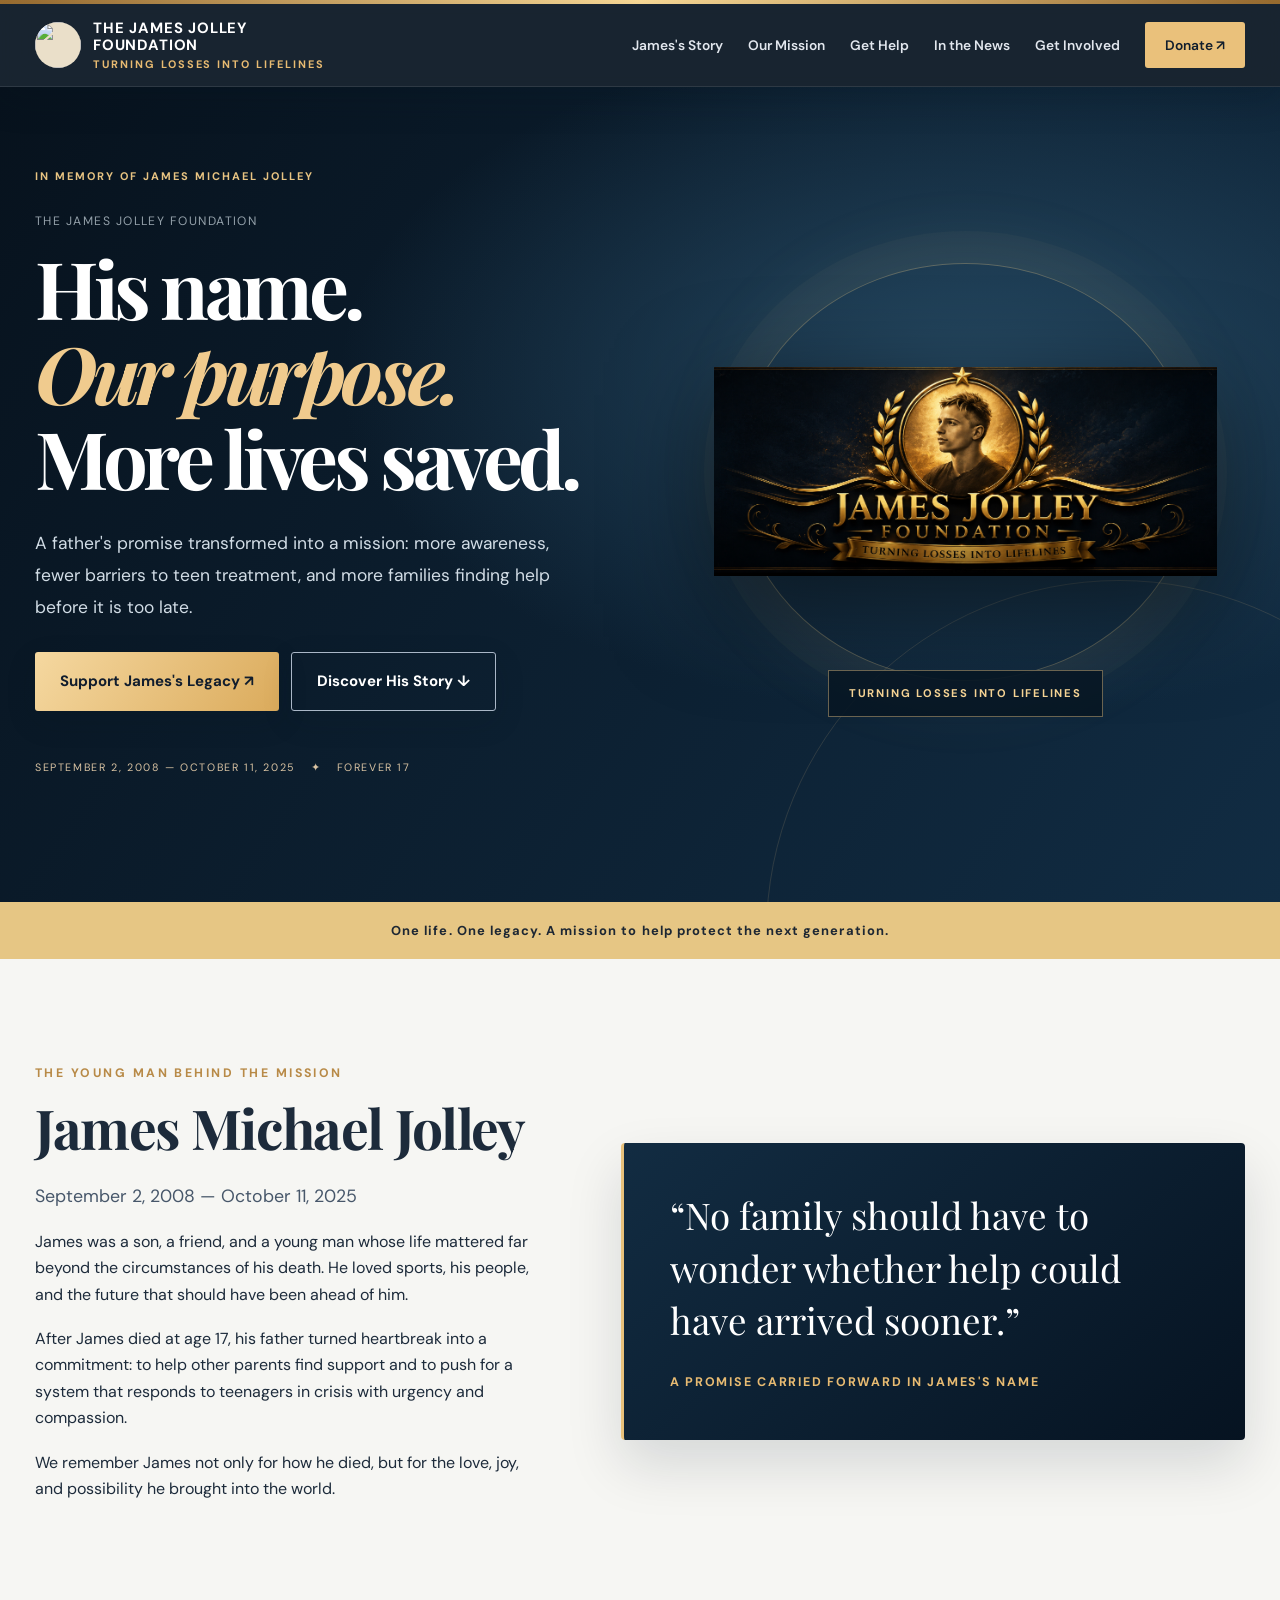
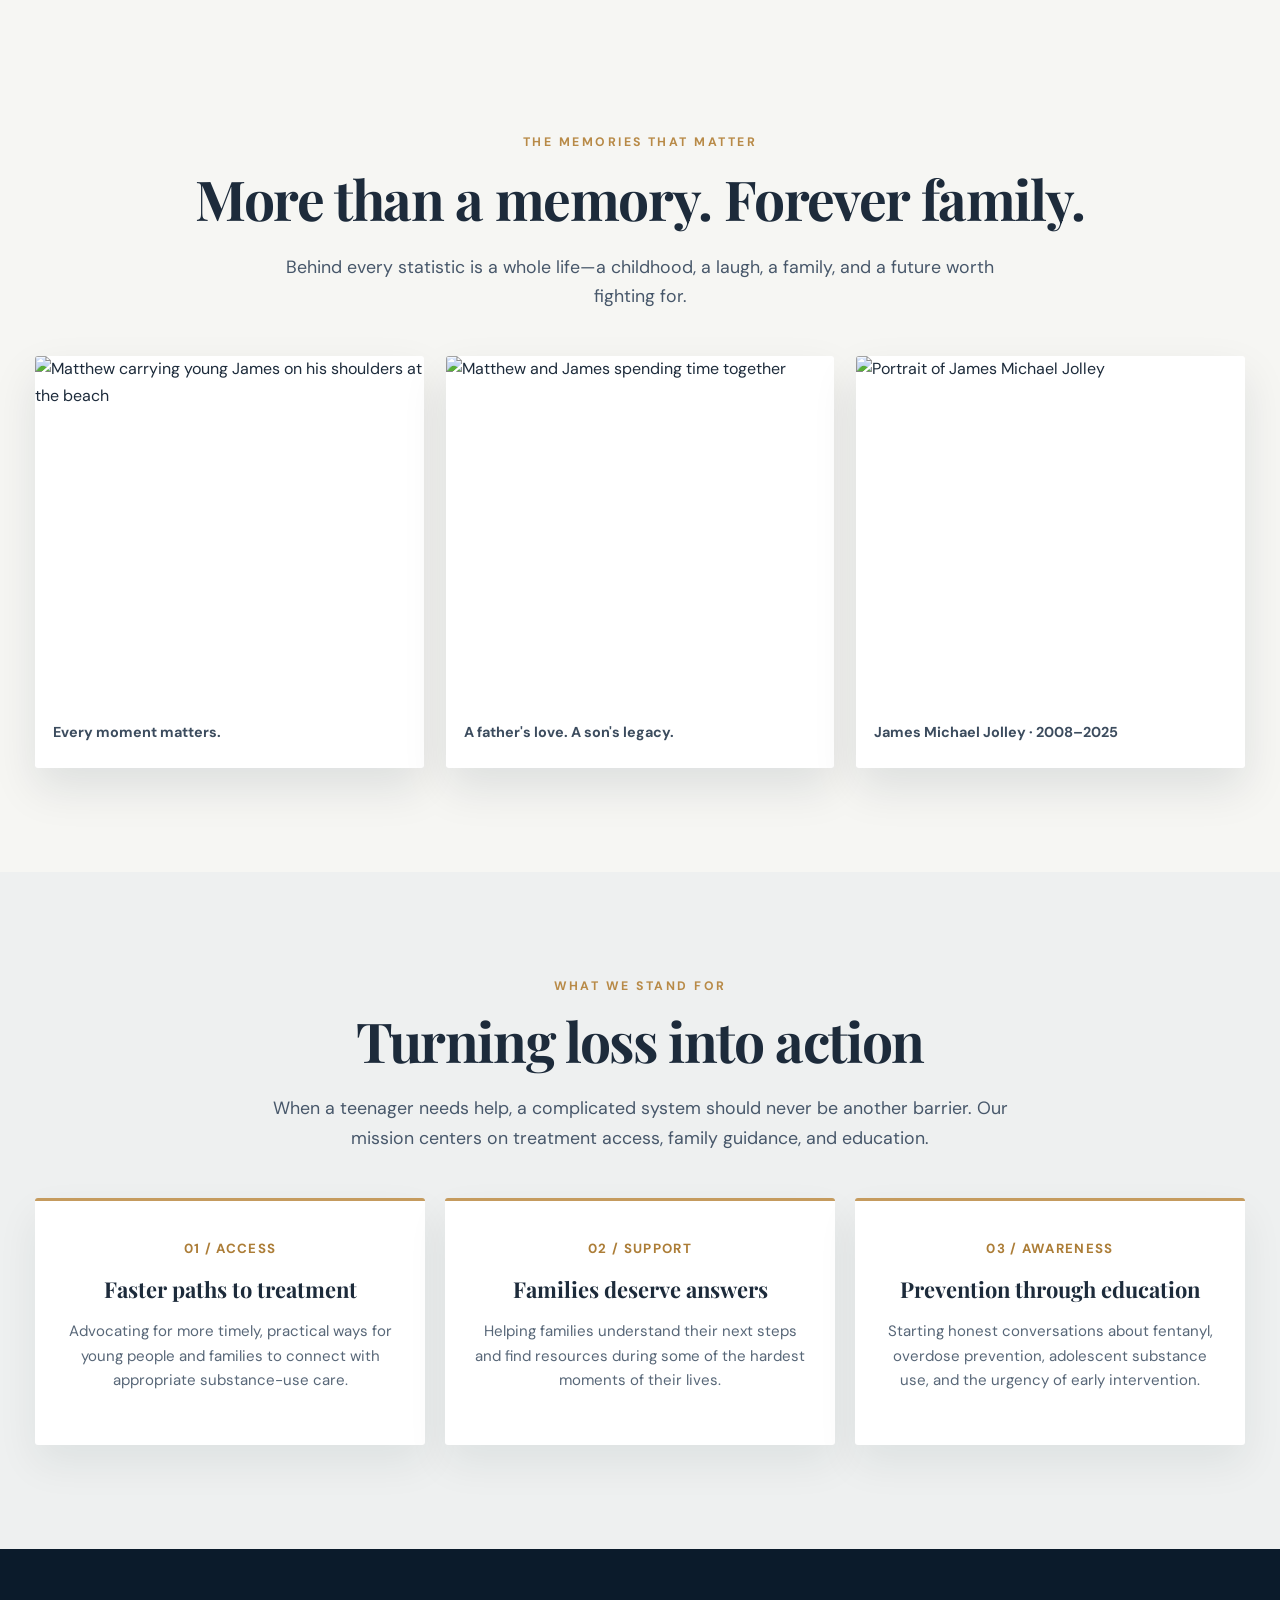
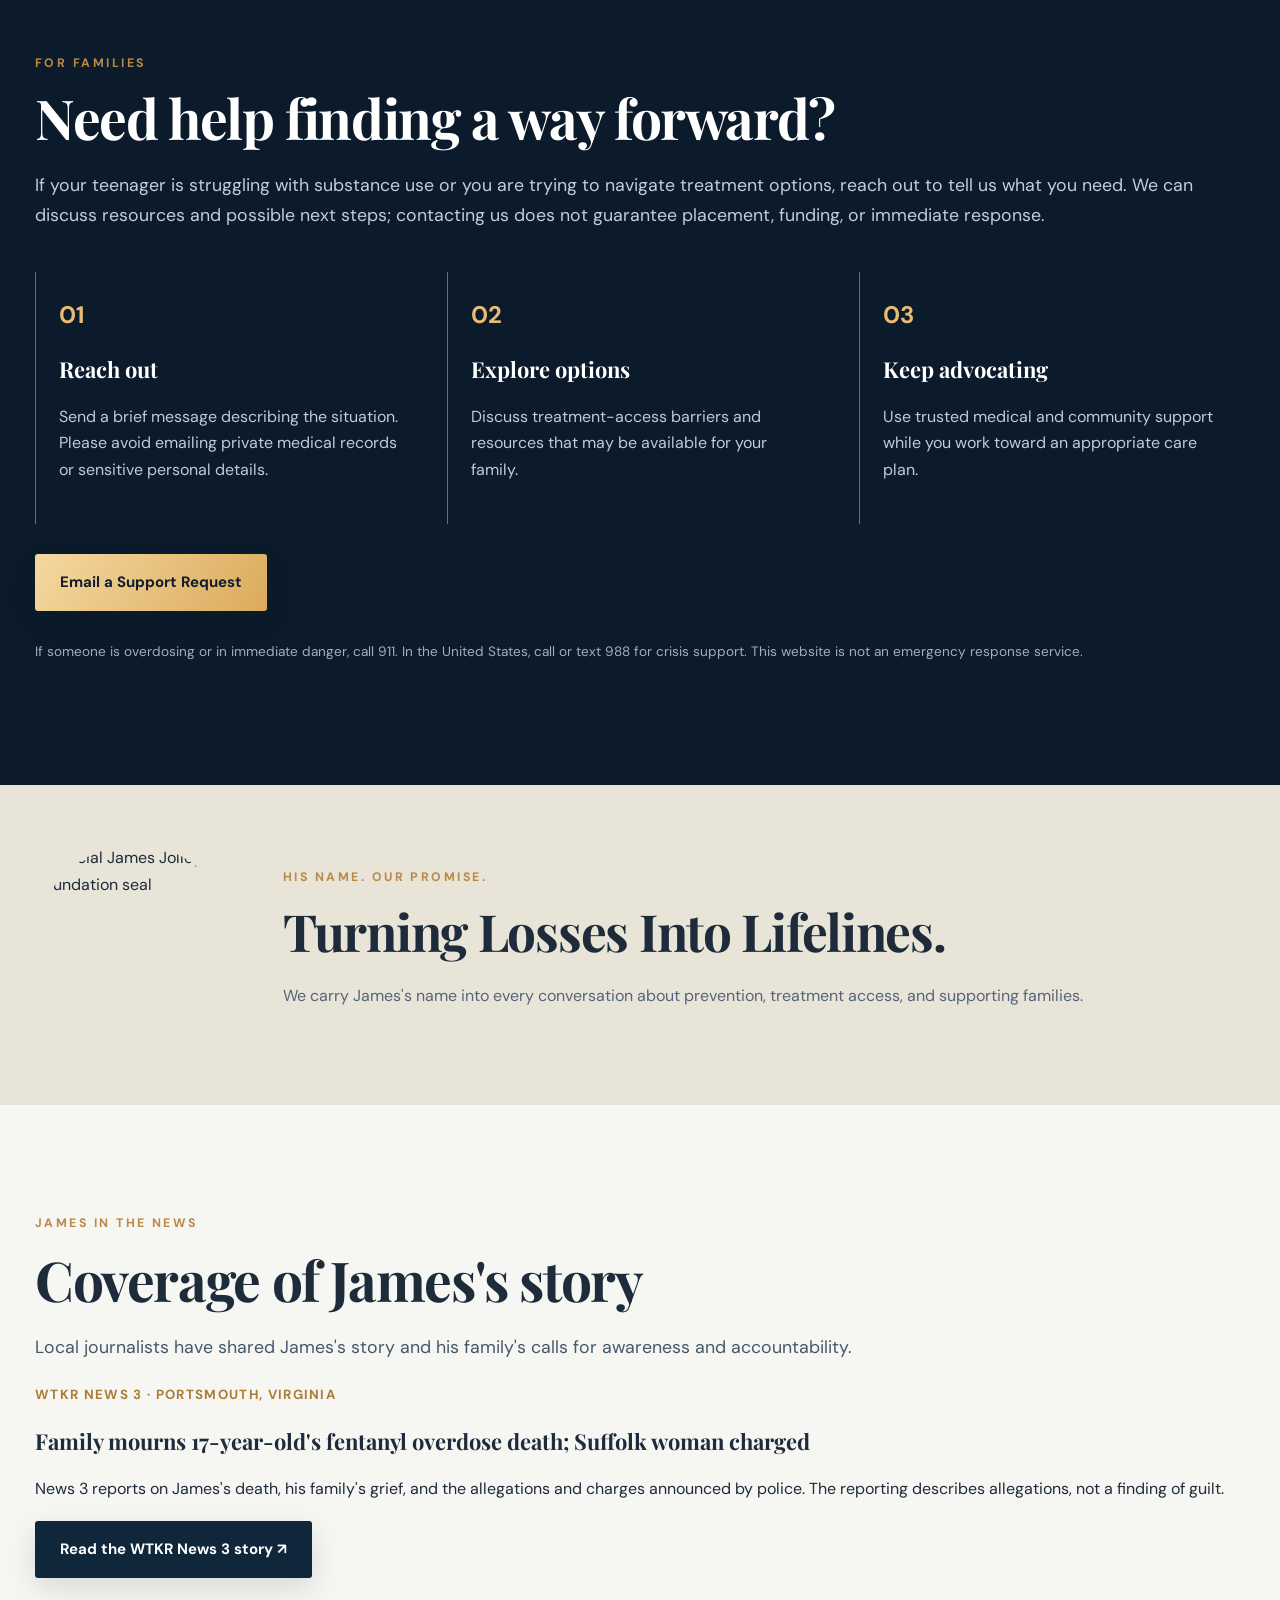
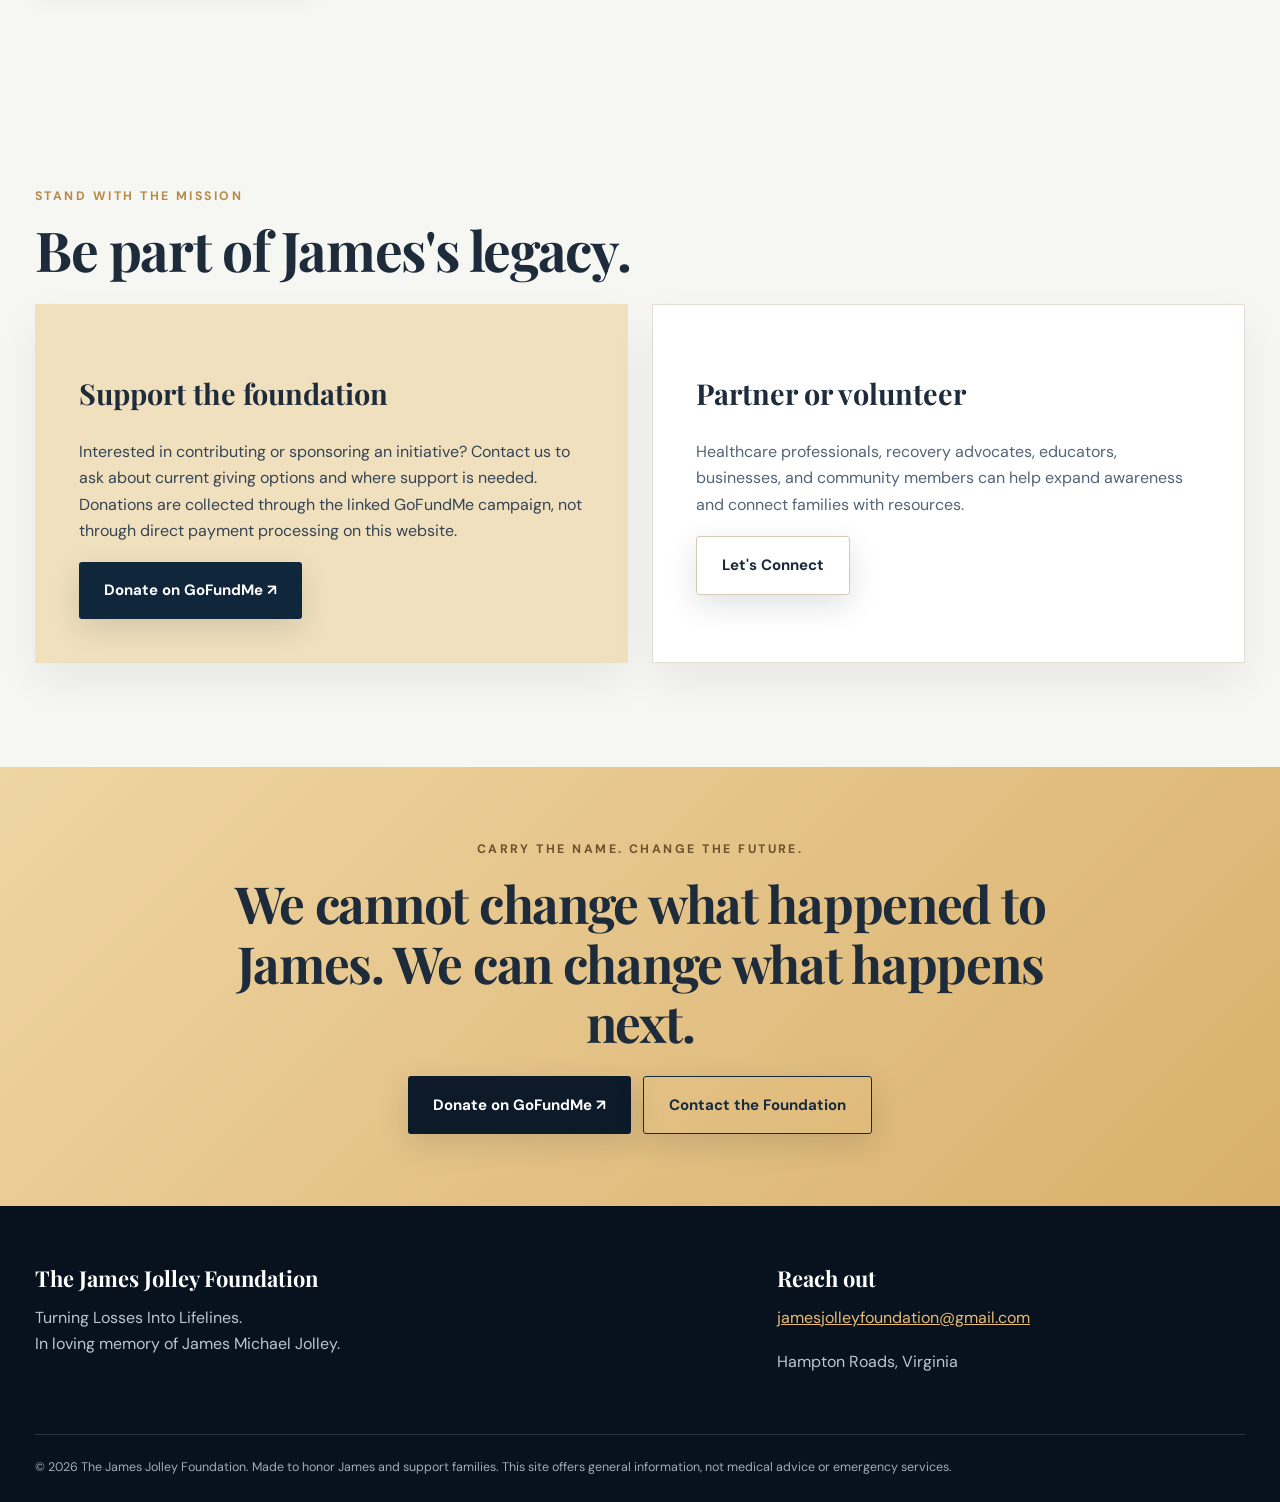
==== public/foundation-home.html @ 637be002 "Feature WTKR News 3 coverage of James Jolley's story" ====
<!doctype html>
<html lang="en">
<head>
<meta charset="utf-8"><meta name="viewport" content="width=device-width,initial-scale=1">
<meta name="theme-color" content="#081322">
<meta name="description" content="The James Jolley Foundation — turning losses into lifelines by helping families navigate access to teen substance-use treatment and supporting overdose prevention awareness.">
<meta property="og:title" content="The James Jolley Foundation | Turning Losses Into Lifelines">
<meta property="og:description" content="Honoring James Michael Jolley. Fighting for faster access to treatment and a future where more families get the help they need.">
<title>The James Jolley Foundation | Turning Losses Into Lifelines</title>
<link rel="preconnect" href="https://fonts.googleapis.com"><link rel="preconnect" href="https://fonts.gstatic.com" crossorigin>
<link href="https://fonts.googleapis.com/css2?family=DM+Sans:wght@400;500;600;700&family=Playfair+Display:wght@500;600;700&display=swap" rel="stylesheet">
<style>
:root{--ink:#071524;--night:#07121e;--navy:#0b1c2f;--gold:#ebc77e;--gold2:#b98a42;--light:#f8f6f1;--muted:#aebccc;--max:1150px}*{box-sizing:border-box}html{scroll-behavior:smooth}body{margin:0;font:16px/1.65 'DM Sans',Arial,sans-serif;background:var(--light);color:#223143}a{color:inherit}button,a{ -webkit-tap-highlight-color:transparent }a:focus-visible,button:focus-visible{outline:3px solid #e9bc61;outline-offset:4px}h1,h2,h3{font-family:'Playfair Display',Georgia,serif;line-height:1.16}h2{font-size:clamp(2rem,4vw,3.45rem);letter-spacing:-.025em;margin:12px 0 22px}h3{font-size:1.37rem}p{margin:0 0 18px}.wrap{width:min(var(--max),calc(100% - 42px));margin:auto}.eyebrow{text-transform:uppercase;letter-spacing:.2em;font-size:.77rem;font-weight:700;color:var(--gold2)}.btn{display:inline-flex;justify-content:center;align-items:center;text-decoration:none;font-size:.94rem;font-weight:700;border-radius:5px;padding:14px 23px;min-height:50px;transition:transform .2s,background .2s}.btn:hover{transform:translateY(-2px)}.btn.gold{background:var(--gold);color:#111c2a}.btn.outline{border:1px solid #aab7c7;color:white}.btn.dark{background:#10263b;color:white}.btn.light{border:1px solid #d6cab4;color:#17283a}.actions{display:flex;flex-wrap:wrap;gap:12px}.topline{height:4px;background:linear-gradient(90deg,#9b6e30,#ffdf99,#9b6e30)}header{background:#07121e;color:white;position:sticky;top:0;z-index:20;border-bottom:1px solid #ffffff19}.nav{display:flex;align-items:center;justify-content:space-between;gap:16px;min-height:74px}.brand{display:flex;align-items:center;gap:12px;text-decoration:none;min-width:0}.brandmark{width:36px;height:36px;border:1px solid var(--gold);color:var(--gold);display:grid;place-items:center;border-radius:50%;font-family:Georgia,serif;font-size:1.1rem;flex-shrink:0}.brandname{font-weight:700;letter-spacing:.035em;line-height:1.15;font-size:.93rem}.brandname small{display:block;font-size:.68rem;color:var(--gold);letter-spacing:.18em;margin-top:4px}.links{display:flex;align-items:center;gap:23px}.links a{text-decoration:none;font-size:.86rem;color:#e2e7ee;font-weight:600}.links a:hover{color:var(--gold)}.links .nav-give{color:var(--night);background:var(--gold);padding:10px 15px;border-radius:4px}.menu{display:none;background:none;border:1px solid #ffffff55;border-radius:4px;color:white;padding:9px 12px;font-size:1rem}.hero{background:radial-gradient(ellipse at 82% 20%,#22394b 0%,transparent 44%),linear-gradient(130deg,#07121e,#112942);color:#fff;position:relative;overflow:hidden}.hero:after{content:'';position:absolute;right:-15vw;bottom:-30vw;width:55vw;height:55vw;border:1px solid #d4b87925;border-radius:50%;pointer-events:none}.hero-inner{min-height:655px;display:grid;grid-template-columns:1.15fr .85fr;align-items:center;gap:52px;padding:80px 0 95px}.hero .eyebrow{color:var(--gold)}h1{font-size:clamp(3.1rem,6.2vw,5.7rem);letter-spacing:-.04em;margin:20px 0 24px}h1 em{font-style:normal;color:var(--gold)}.hero-copy{font-size:1.14rem;color:#d2dce6;max-width:620px}.hero-photo{position:relative;display:flex;align-items:center;justify-content:center;min-height:420px}.hero-photo img{display:block;width:min(100%,430px);max-height:500px;object-fit:contain;filter:drop-shadow(0 20px 45px #0007);position:relative;z-index:2}.photo-frame{position:absolute;inset:28px 20px 10px;border:1px solid #e7c37a6b;border-radius:48% 48% 8px 8px;background:linear-gradient(165deg,#dfb96f18,#142d43);z-index:1}.photo-caption{position:absolute;right:-10px;bottom:-8px;z-index:3;background:#f4e0b4;color:#172435;padding:12px 20px;border-radius:4px;font-size:.8rem;font-weight:700;letter-spacing:.06em}.missionline{background:#e6c684;color:#1d2733;text-align:center;padding:18px 22px;font-weight:700;letter-spacing:.015em}.section{padding:95px 0}.split{display:grid;grid-template-columns:.9fr 1.1fr;gap:75px;align-items:center}.intro{font-size:1.11rem;color:#47576a}.story-quote{background:#101f30;color:white;padding:46px;border-left:5px solid var(--gold);border-radius:4px}.story-quote p{font:clamp(1.5rem,3vw,2.3rem)/1.42 'Playfair Display',serif;margin:0 0 22px}.story-quote strong{font-size:.78rem;letter-spacing:.14em;text-transform:uppercase;color:var(--gold)}.features{background:#eef0f0}.center{text-align:center}.center .intro{max-width:740px;margin:0 auto 45px}.cards{display:grid;grid-template-columns:repeat(3,1fr);gap:20px;margin-top:40px}.feature{background:#fff;padding:34px 30px;border-top:3px solid var(--gold2);box-shadow:0 6px 24px #0b20300b}.num{color:#ac7d37;font-weight:700;letter-spacing:.1em;font-size:.83rem}.feature h3{margin:16px 0}.feature p{color:#586778;font-size:.94rem}.darksec{background:#0b1b2b;color:white}.darksec .intro{color:#c3cdd8}.steps{display:grid;grid-template-columns:1fr 1fr 1fr;gap:26px;margin-top:42px}.step{padding:23px;border-left:1px solid #dcb56b88}.step b{color:var(--gold);display:block;font-size:1.5rem;margin-bottom:8px}.step p{color:#c1cad6}.note{color:#9eafbf;font-size:.85rem;margin-top:30px}.support{display:grid;grid-template-columns:1fr 1fr;gap:24px}.support-card{padding:43px;background:white;border:1px solid #e2ded5}.support-card h3{font-size:1.8rem}.support-card p{color:#546476}.support-card.emphasis{background:#f0e0be;border-color:#f0e0be}.support-card.emphasis p{color:#344455}.banner{text-align:center;background:#e8c57e;padding:72px 20px}.banner h2{max-width:850px;margin:15px auto 23px}.banner .btn{background:#0c1a29;color:white}footer{background:#07121e;color:#b9c5d0;padding:60px 0 25px}.footer-grid{display:grid;grid-template-columns:1.5fr 1fr;gap:40px}.footer-grid h3{color:white;margin:0 0 13px}.footer-grid a{color:var(--gold)}.fineprint{border-top:1px solid #ffffff24;margin-top:40px;padding-top:22px;font-size:.78rem;color:#9fabb9}.sr-only{position:absolute;width:1px;height:1px;overflow:hidden;clip:rect(0,0,0,0)}@media(max-width:900px){.hero-inner{gap:26px}.links{gap:12px}.links a{font-size:.78rem}.split{gap:35px}}@media(max-width:720px){.wrap{width:min(100% - 34px,var(--max))}.menu{display:block}.links{display:none;position:absolute;top:74px;left:0;right:0;background:#081522;padding:18px 24px 25px;flex-direction:column;align-items:stretch;gap:0;border-bottom:1px solid #ffffff28}.links.open{display:flex}.links a{padding:12px 0;font-size:1rem}.links .nav-give{text-align:center;margin-top:8px}.hero-inner{grid-template-columns:1fr;text-align:center;padding:65px 0 70px;min-height:0;gap:12px}.hero .actions{justify-content:center}.hero-copy{font-size:1.04rem}.hero-photo{min-height:330px}.hero-photo img{max-height:350px}.photo-frame{inset:12px 36px 5px}.photo-caption{right:2px}.section{padding:70px 0}.split,.support,.footer-grid{grid-template-columns:1fr}.cards,.steps{grid-template-columns:1fr}.story-quote{padding:33px}.feature{padding:27px}.support-card{padding:32px}.footer-grid{gap:22px}}@media(prefers-reduced-motion:reduce){html{scroll-behavior:auto}.btn{transition:none}}
.memory-grid{display:grid;grid-template-columns:repeat(3,1fr);gap:20px;margin-top:36px}.memory-grid figure{margin:0;background:#fff;box-shadow:0 10px 32px #0d253015}.memory-grid img{width:100%;height:310px;display:block;object-fit:cover}.memory-grid figcaption{padding:15px 18px;font-size:.9rem;font-weight:700;color:#3c4c5e}.seal-strip{background:#e9e4d8;padding:60px 0}.seal-content{display:grid;grid-template-columns:200px 1fr;align-items:center;gap:48px}.seal-content img{width:200px;height:200px;object-fit:contain;border-radius:50%}.seal-content p{color:#556478}@media(max-width:720px){.memory-grid{grid-template-columns:1fr}.memory-grid img{height:330px}.seal-content{grid-template-columns:1fr;text-align:center;gap:15px}.seal-content img{margin:auto;width:170px;height:170px}} </style><link rel="stylesheet" href="/public/modern.css"></head>
<body>
<div class="topline"></div>
<header><div class="wrap nav"><a class="brand" href="#home" aria-label="James Jolley Foundation home"><img class="brand-logo" src="https://raw.githubusercontent.com/jolleyleads/matthewjolley/main/foundation-seal.jpg" width="46" height="46" alt=""><span class="brandname">THE JAMES JOLLEY<br>FOUNDATION<small>TURNING LOSSES INTO LIFELINES</small></span></a><button class="menu" id="menu" aria-controls="navlinks" aria-expanded="false" aria-label="Toggle navigation">☰ Menu</button><nav class="links" id="navlinks" aria-label="Main navigation"><a href="#story">James's Story</a><a href="#mission">Our Mission</a><a href="#help">Get Help</a><a href="#news">In the News</a><a href="#support">Get Involved</a><a href="https://gofund.me/a32feebae" class="nav-give" target="_blank" rel="noopener noreferrer">Donate ↗</a></nav></div></header>
<main id="home">
<section class="hero" aria-labelledby="hero-title"><div class="wrap hero-inner"><div class="hero-intro"><div class="hero-kicker">IN MEMORY OF JAMES MICHAEL JOLLEY</div><div class="hero-overline">The James Jolley Foundation</div><h1 id="hero-title">His name.<br><em>Our purpose.</em><br>More lives saved.</h1><p class="hero-copy">A father's promise transformed into a mission: more awareness, fewer barriers to teen treatment, and more families finding help before it is too late.</p><div class="actions"><a class="btn gold" href="https://gofund.me/a32feebae" target="_blank" rel="noopener noreferrer">Support James's Legacy ↗</a><a class="btn outline" href="#story">Discover His Story ↓</a></div><div class="hero-meta">SEPTEMBER 2, 2008 — OCTOBER 11, 2025 <span>✦</span> FOREVER 17</div></div><div class="cover-stage"><img class="cover-logo" src="/public/brand/james-jolley-foundation-v4.png" alt="Official James Jolley Foundation commemorative logo" fetchpriority="high"><div class="cover-plate">TURNING LOSSES INTO LIFELINES</div></div></div></section>
<div class="missionline">One life. One legacy. A mission to help protect the next generation.</div>
<section class="section" id="story"><div class="wrap split"><div><div class="eyebrow">The young man behind the mission</div><h2>James Michael Jolley</h2><p class="intro">September 2, 2008 — October 11, 2025</p><p>James was a son, a friend, and a young man whose life mattered far beyond the circumstances of his death. He loved sports, his people, and the future that should have been ahead of him.</p><p>After James died at age 17, his father turned heartbreak into a commitment: to help other parents find support and to push for a system that responds to teenagers in crisis with urgency and compassion.</p><p>We remember James not only for how he died, but for the love, joy, and possibility he brought into the world.</p></div><div class="story-quote"><p>“No family should have to wonder whether help could have arrived sooner.”</p><strong>A promise carried forward in James's name</strong></div></div></section>
<section class="memories section" aria-labelledby="memories-heading"><div class="wrap"><div class="center"><span class="eyebrow">The memories that matter</span><h2 id="memories-heading">More than a memory. Forever family.</h2><p class="intro">Behind every statistic is a whole life—a childhood, a laugh, a family, and a future worth fighting for.</p></div><div class="memory-grid"><figure><img src="https://raw.githubusercontent.com/jolleyleads/matthewjolley/main/beach-memory.jpg" alt="Matthew carrying young James on his shoulders at the beach" loading="lazy"><figcaption>Every moment matters.</figcaption></figure><figure><img src="https://raw.githubusercontent.com/jolleyleads/matthewjolley/main/father-son.jpg" alt="Matthew and James spending time together" loading="lazy"><figcaption>A father's love. A son's legacy.</figcaption></figure><figure><img src="https://raw.githubusercontent.com/jolleyleads/matthewjolley/main/james-portrait.jpg" alt="Portrait of James Michael Jolley" loading="lazy"><figcaption>James Michael Jolley · 2008–2025</figcaption></figure></div></div></section><section class="section features" id="mission"><div class="wrap center"><div class="eyebrow">What we stand for</div><h2>Turning loss into action</h2><p class="intro">When a teenager needs help, a complicated system should never be another barrier. Our mission centers on treatment access, family guidance, and education.</p><div class="cards"><article class="feature"><span class="num">01 / ACCESS</span><h3>Faster paths to treatment</h3><p>Advocating for more timely, practical ways for young people and families to connect with appropriate substance-use care.</p></article><article class="feature"><span class="num">02 / SUPPORT</span><h3>Families deserve answers</h3><p>Helping families understand their next steps and find resources during some of the hardest moments of their lives.</p></article><article class="feature"><span class="num">03 / AWARENESS</span><h3>Prevention through education</h3><p>Starting honest conversations about fentanyl, overdose prevention, adolescent substance use, and the urgency of early intervention.</p></article></div></div></section>
<section class="section darksec" id="help"><div class="wrap"><div class="eyebrow">For families</div><h2>Need help finding a way forward?</h2><p class="intro">If your teenager is struggling with substance use or you are trying to navigate treatment options, reach out to tell us what you need. We can discuss resources and possible next steps; contacting us does not guarantee placement, funding, or immediate response.</p><div class="steps"><div class="step"><b>01</b><h3>Reach out</h3><p>Send a brief message describing the situation. Please avoid emailing private medical records or sensitive personal details.</p></div><div class="step"><b>02</b><h3>Explore options</h3><p>Discuss treatment-access barriers and resources that may be available for your family.</p></div><div class="step"><b>03</b><h3>Keep advocating</h3><p>Use trusted medical and community support while you work toward an appropriate care plan.</p></div></div><div class="actions" style="margin-top:30px"><a class="btn gold" href="mailto:jamesjolleyfoundation@gmail.com?subject=Family%20Support%20Request%20-%20James%20Jolley%20Foundation">Email a Support Request</a></div><p class="note">If someone is overdosing or in immediate danger, call 911. In the United States, call or text 988 for crisis support. This website is not an emergency response service.</p></div></section>
<section class="seal-strip"><div class="wrap seal-content"><img src="https://raw.githubusercontent.com/jolleyleads/matthewjolley/main/foundation-seal.jpg" alt="Official James Jolley Foundation seal" loading="lazy"><div><span class="eyebrow">His name. Our promise.</span><h2>Turning Losses Into Lifelines.</h2><p>We carry James's name into every conversation about prevention, treatment access, and supporting families.</p></div></div></section><section class="section press-coverage" id="news"><div class="wrap"><span class="eyebrow">James in the News</span><h2>Coverage of James's story</h2><p class="intro">Local journalists have shared James's story and his family's calls for awareness and accountability.</p><article class="news-feature"><div><span class="num">WTKR NEWS 3 · PORTSMOUTH, VIRGINIA</span><h3>Family mourns 17-year-old's fentanyl overdose death; Suffolk woman charged</h3><p>News 3 reports on James's death, his family's grief, and the allegations and charges announced by police. The reporting describes allegations, not a finding of guilt.</p><a class="btn dark" href="https://www.wtkr.com/news/in-the-community/portsmouth/suffolk-woman-accused-of-supplying-fentanyl-that-caused-portsmouth-boys-death" target="_blank" rel="noopener noreferrer">Read the WTKR News 3 story ↗</a></div></article></div></section><section class="section" id="support"><div class="wrap"><div class="eyebrow">Stand with the mission</div><h2>Be part of James's legacy.</h2><div class="support"><div class="support-card emphasis"><h3>Support the foundation</h3><p>Interested in contributing or sponsoring an initiative? Contact us to ask about current giving options and where support is needed. Donations are collected through the linked GoFundMe campaign, not through direct payment processing on this website.</p><a class="btn dark" href="https://gofund.me/a32feebae" target="_blank" rel="noopener noreferrer">Donate on GoFundMe ↗</a></div><div class="support-card"><h3>Partner or volunteer</h3><p>Healthcare professionals, recovery advocates, educators, businesses, and community members can help expand awareness and connect families with resources.</p><a class="btn light" href="mailto:jamesjolleyfoundation@gmail.com?subject=Foundation%20Partnership%20Inquiry">Let's Connect</a></div></div></div></section>
<section class="banner" id="contact"><div class="eyebrow" style="color:#6e522b">Carry the name. Change the future.</div><h2>We cannot change what happened to James. We can change what happens next.</h2><div class="banner-buttons"><a class="btn" href="https://gofund.me/a32feebae" target="_blank" rel="noopener noreferrer">Donate on GoFundMe ↗</a><a class="btn banner-outline" href="mailto:jamesjolleyfoundation@gmail.com?subject=Contact%20The%20James%20Jolley%20Foundation">Contact the Foundation</a></div></section>
</main>
<footer><div class="wrap"><div class="footer-grid"><div><h3>The James Jolley Foundation</h3><p>Turning Losses Into Lifelines.<br>In loving memory of James Michael Jolley.</p></div><div><h3>Reach out</h3><p><a href="mailto:jamesjolleyfoundation@gmail.com">jamesjolleyfoundation@gmail.com</a></p><p>Hampton Roads, Virginia</p></div></div><div class="fineprint">© <span id="year">2026</span> The James Jolley Foundation. Made to honor James and support families. This site offers general information, not medical advice or emergency services.</div></div></footer>
<script>document.getElementById('year').textContent=new Date().getFullYear();const m=document.getElementById('menu'),n=document.getElementById('navlinks');m.addEventListener('click',()=>{const o=n.classList.toggle('open');m.setAttribute('aria-expanded',String(o));});n.querySelectorAll('a').forEach(a=>a.addEventListener('click',()=>{n.classList.remove('open');m.setAttribute('aria-expanded','false')}));let ticking=false;function updateWatermark(){document.documentElement.style.setProperty('--ambient',(0.013+Math.min(1,window.scrollY/Math.max(300,window.innerHeight))*0.06).toFixed(3));ticking=false}window.addEventListener('scroll',()=>{if(!ticking){window.requestAnimationFrame(updateWatermark);ticking=true}},{passive:true});updateWatermark();</script>
</body></html>
---- public/modern.css ----
/* Modern foundation visual system */
:root{--gold:#e8bb72;--gold2:#b88a47;--light:#f6f6f3;--max:1210px}
html{scroll-padding-top:88px}body{background:#f6f6f3;color:#1d2b3b;overflow-x:hidden}
body:before{content:"";position:fixed;inset:0;z-index:0;pointer-events:none;background:url('/public/brand/james-jolley-foundation-v4.png') center/ min(70vw,700px) auto no-repeat;opacity:var(--ambient,.02)}
header,main,footer,.topline{position:relative}
header{background:#071421ed;backdrop-filter:blur(20px);-webkit-backdrop-filter:blur(20px);box-shadow:0 12px 35px #07111e35}
.nav{min-height:82px}.brand-logo{width:46px;height:46px;object-fit:contain;border-radius:50%;background:#eadfc9;flex-shrink:0}.brandname{letter-spacing:.055em}
.links{gap:25px}.links .nav-give{background:#eac17b;color:#111e2d;padding:12px 20px;border-radius:3px}
.btn{border-radius:3px;min-height:54px;padding:16px 25px;gap:10px;box-shadow:0 10px 30px #07152220}
.btn.gold{background:linear-gradient(125deg,#f5d8a0,#dbab5c);color:#111d2d}
.hero{background:radial-gradient(ellipse at 76% 35%,#254861 0%,transparent 46%),linear-gradient(125deg,#07121d,#112c43);min-height:calc(100svh - 85px)}
.hero:after{border-color:#edc68624}
.hero-inner{min-height:700px;grid-template-columns:1.04fr .96fr;gap:45px;padding:80px 0 102px}
.hero-intro{z-index:2}.hero-kicker{color:#e8c482;letter-spacing:.18em;font-size:.69rem;font-weight:700}
.hero-overline{color:#dfebf2a6;text-transform:uppercase;letter-spacing:.12em;font-size:.76rem;margin:26px 0 0}
h1{font-size:clamp(3.5rem,6.2vw,6.3rem);line-height:1.07;letter-spacing:-.056em;margin:14px 0 27px}
h1 em{color:#f0cb8e;font-style:italic}.hero-copy{max-width:550px;font-size:1.09rem;line-height:1.85;color:#d1dce5}
.hero .actions{margin-top:28px}.hero-meta{margin-top:48px;color:#d8c2a2;font-size:.67rem;letter-spacing:.15em;display:flex;flex-wrap:wrap;gap:15px}
.cover-stage{position:relative;min-height:510px;display:flex;align-items:center;justify-content:center;padding:28px}
.cover-stage:before{content:"";position:absolute;inset:9%;border:1px solid #e4c58551;border-radius:50%;box-shadow:0 0 0 32px #e4c58509,0 0 90px #e4c58518}
.cover-logo{width:100%;max-width:540px;max-height:550px;object-fit:contain;position:relative;z-index:1;filter:drop-shadow(0 28px 50px #0008)}
.cover-plate{position:absolute;bottom:10px;z-index:2;background:#071624e8;color:#f5d394;border:1px solid #e8c58670;letter-spacing:.16em;font-size:.7rem;font-weight:700;text-align:center;padding:13px 20px}
.missionline{letter-spacing:.08em;font-size:.81rem}.section{padding:104px 0}.section h2{font-size:clamp(2.35rem,4.3vw,4rem)}
.story-quote{background:linear-gradient(140deg,#122c42,#061321);border-left:3px solid #e8c17b;box-shadow:0 25px 55px #07182722}
.feature{border:0;border-top:3px solid #c59b5e;box-shadow:0 18px 42px #0b253012;border-radius:3px}.feature:hover{transform:translateY(-4px)}
.memory-grid{gap:22px}.memory-grid figure{overflow:hidden;border-radius:3px;box-shadow:0 20px 45px #0b22321a}
.memory-grid img{width:100%;height:350px;object-fit:cover;object-position:center 35%;display:block}.memory-grid figure:nth-child(3) img{object-position:center 25%}
.memory-grid figcaption{min-height:62px}.seal-content img{object-fit:contain}
.support-card{box-shadow:0 18px 40px #0b223210}.banner{background:linear-gradient(135deg,#efd5a2,#d9b06c)}
.banner-buttons{display:flex;gap:12px;justify-content:center;flex-wrap:wrap}.banner-outline{background:transparent!important;border:1px solid #162b3d;color:#162b3d!important}
@media(max-width:960px){.hero-inner{gap:18px}.cover-stage{min-height:390px;padding:10px}.cover-logo{max-height:420px}}
@media(max-width:720px){.nav{min-height:74px}.links{top:74px}.hero-inner{grid-template-columns:1fr;min-height:0;text-align:center;padding:62px 0 85px;gap:15px}.hero-kicker{display:block}h1{font-size:clamp(3.25rem,11vw,4.6rem)}.hero-copy{margin:auto}.hero-meta{justify-content:center;margin-top:30px}.cover-stage{min-height:300px;max-width:440px;margin:auto;width:100%;padding:6px 20px}.cover-logo{max-height:380px}.cover-plate{bottom:0;font-size:.59rem;letter-spacing:.1em}.section{padding:72px 0}.memory-grid img{height:340px}.missionline{font-size:.65rem;padding:16px 12px}.brandname{font-size:.78rem}}
@media(prefers-reduced-motion:reduce){.feature{transition:none}}
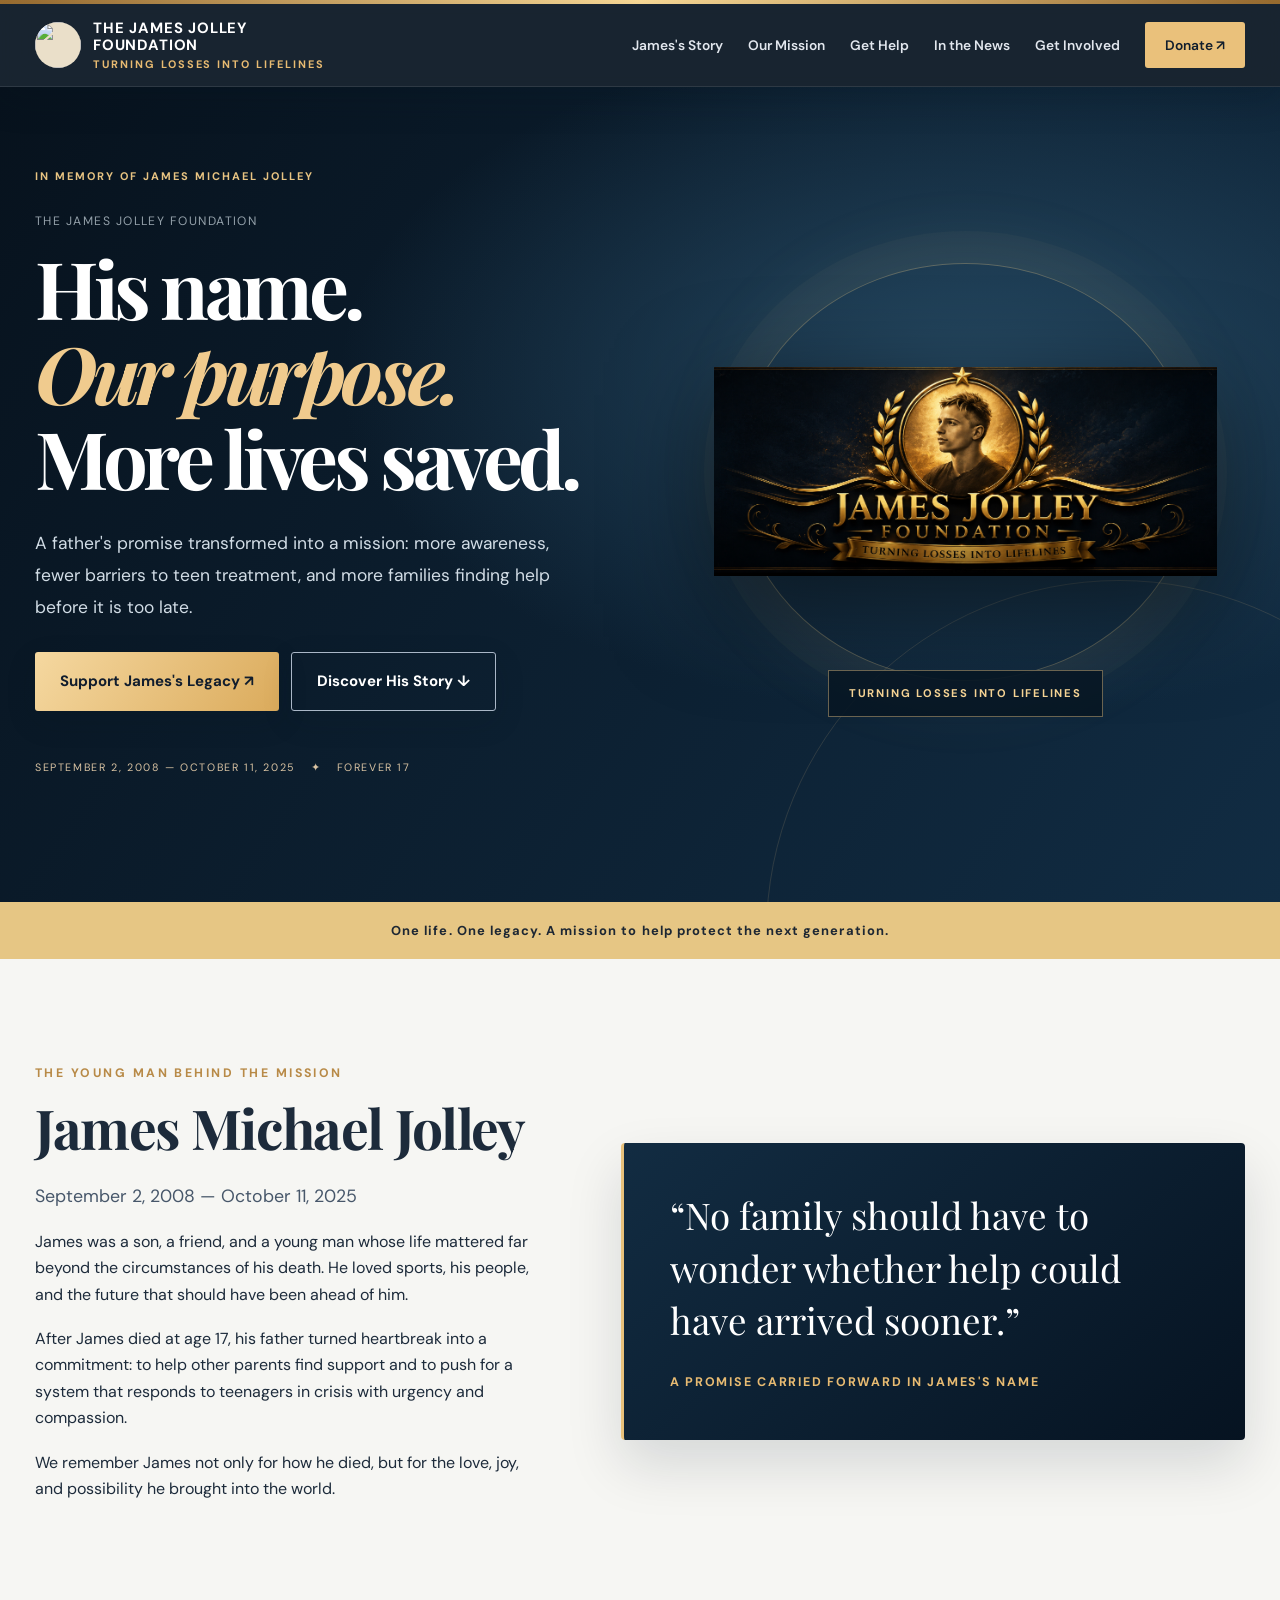
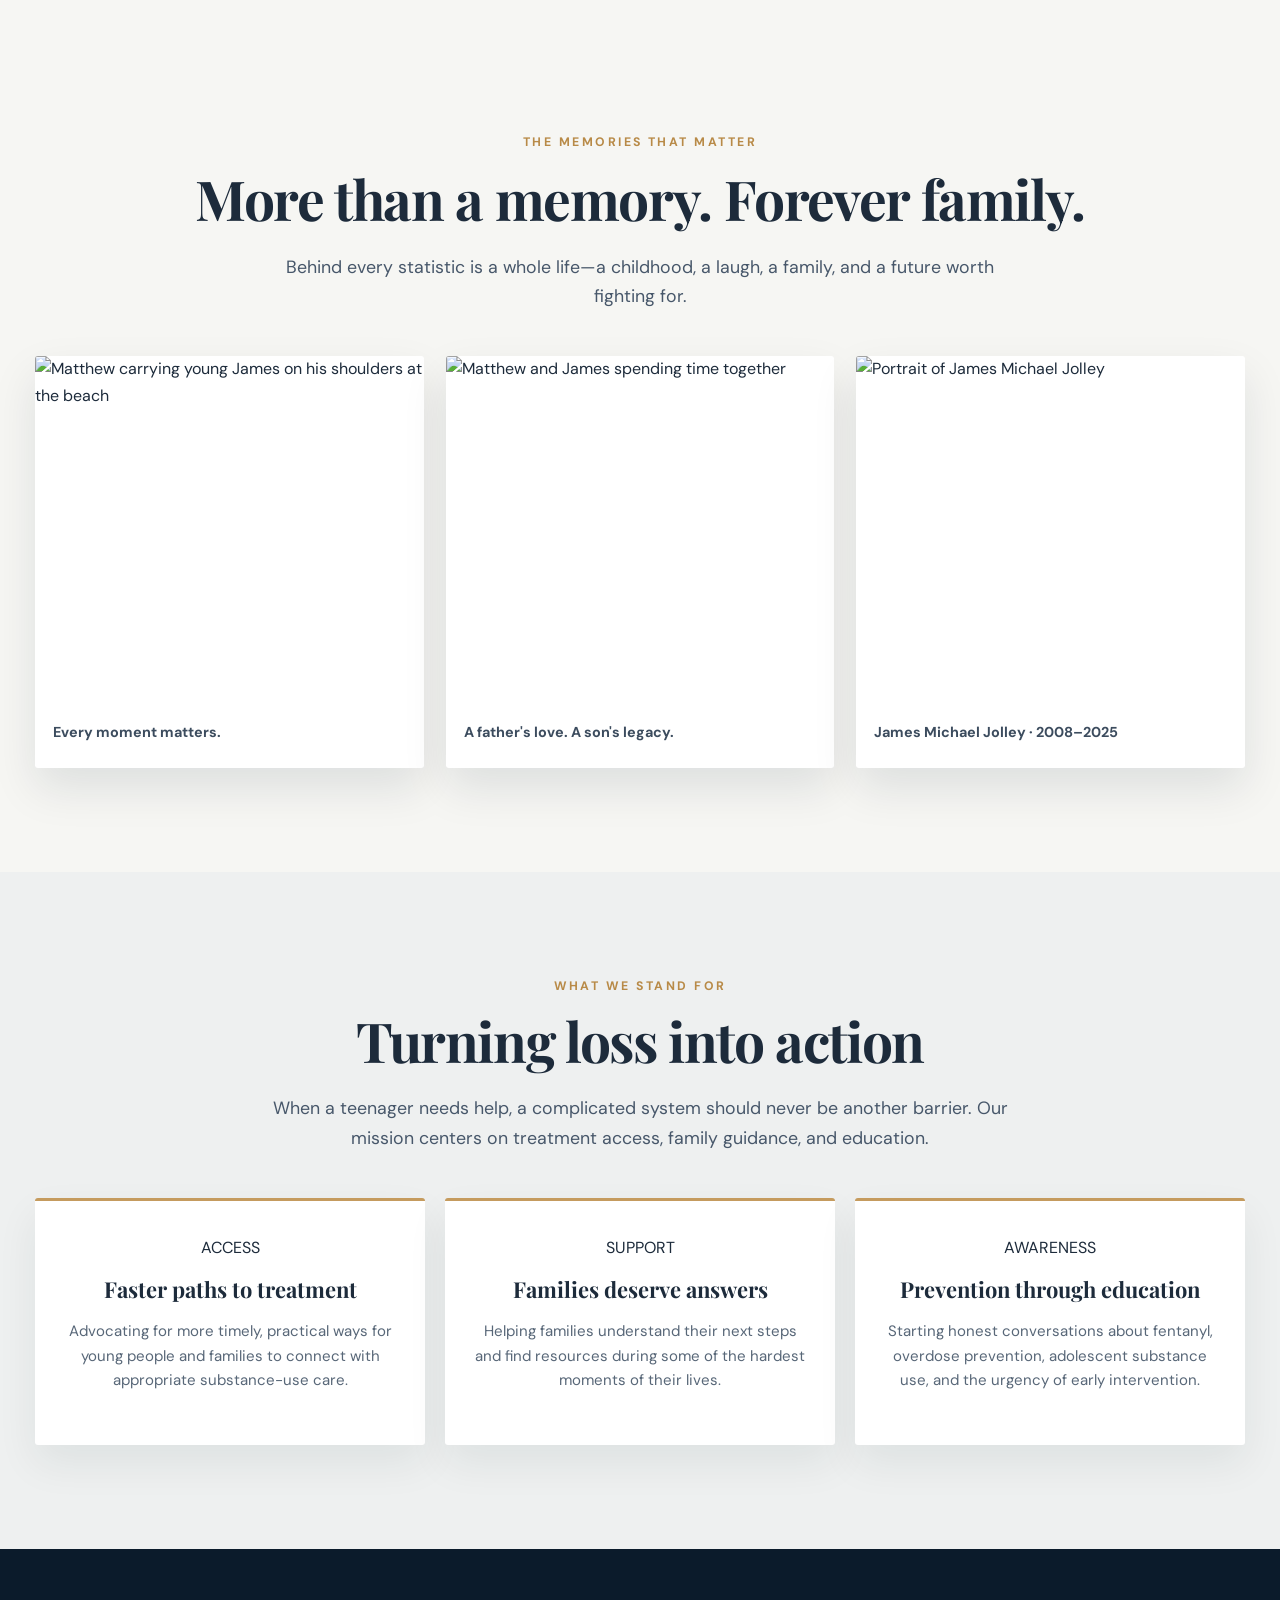
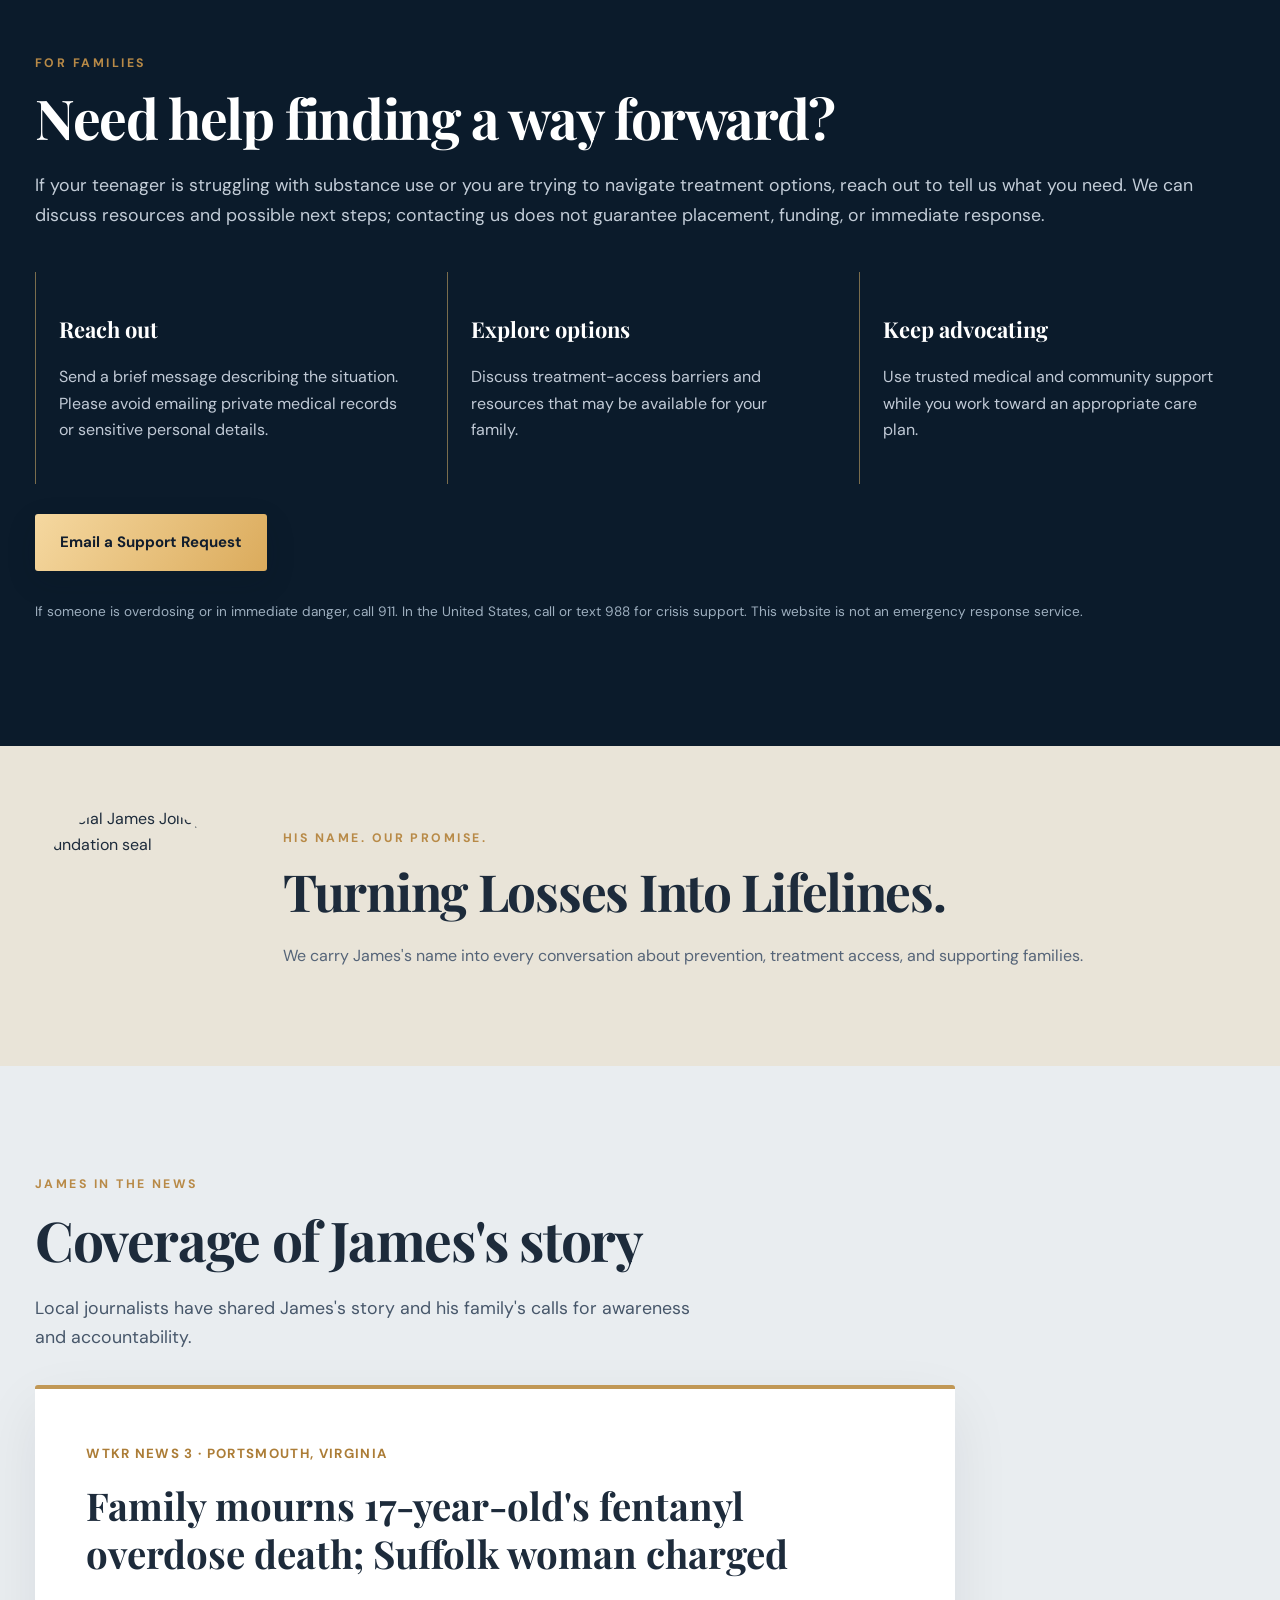
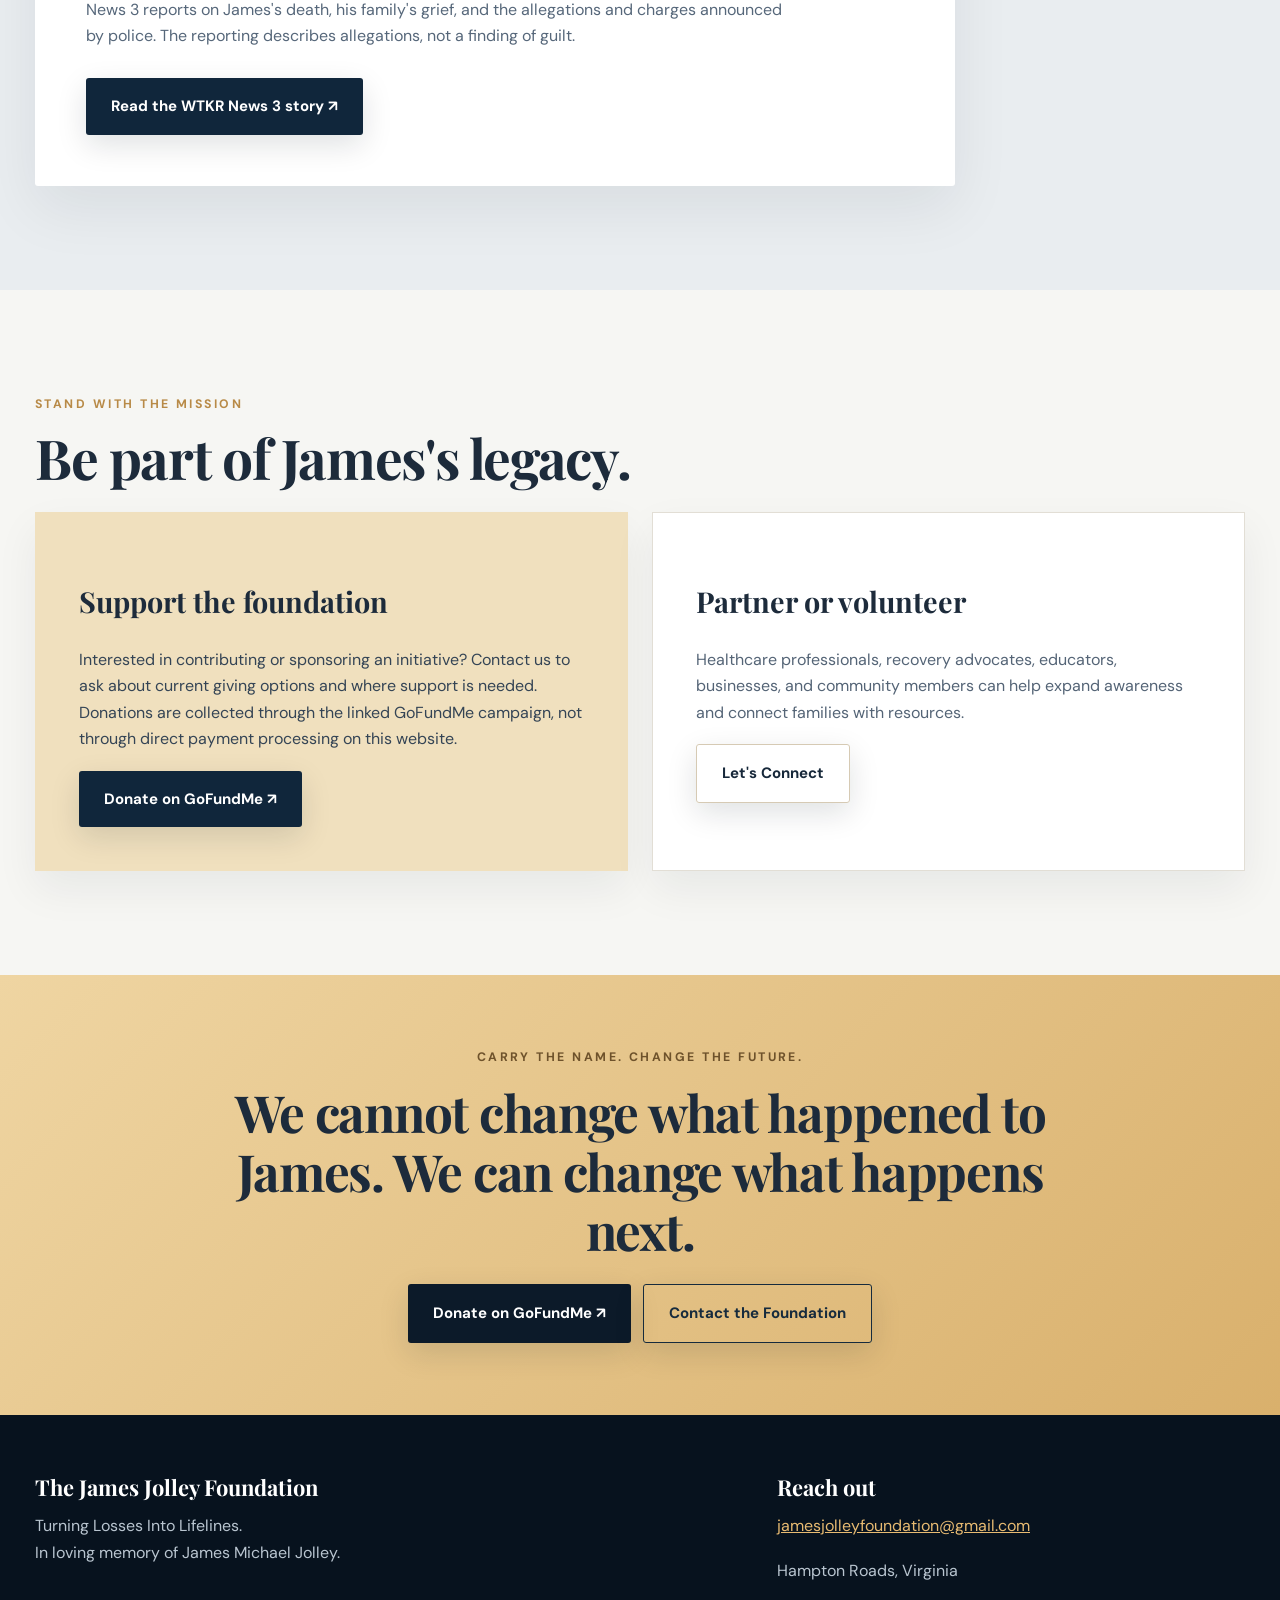
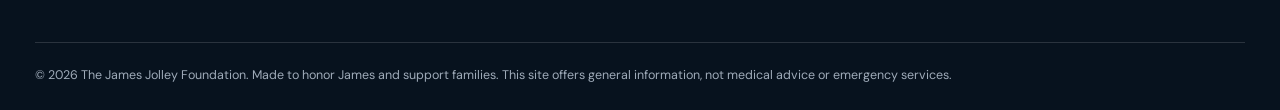
==== commit cd3e67cc: "Remove decorative section numbers from foundation website" ====
--- a/public/foundation-home.html
+++ b/public/foundation-home.html
@@ -19,8 +19,8 @@
 <section class="hero" aria-labelledby="hero-title"><div class="wrap hero-inner"><div class="hero-intro"><div class="hero-kicker">IN MEMORY OF JAMES MICHAEL JOLLEY</div><div class="hero-overline">The James Jolley Foundation</div><h1 id="hero-title">His name.<br><em>Our purpose.</em><br>More lives saved.</h1><p class="hero-copy">A father's promise transformed into a mission: more awareness, fewer barriers to teen treatment, and more families finding help before it is too late.</p><div class="actions"><a class="btn gold" href="https://gofund.me/a32feebae" target="_blank" rel="noopener noreferrer">Support James's Legacy ↗</a><a class="btn outline" href="#story">Discover His Story ↓</a></div><div class="hero-meta">SEPTEMBER 2, 2008 — OCTOBER 11, 2025 <span>✦</span> FOREVER 17</div></div><div class="cover-stage"><img class="cover-logo" src="/public/brand/james-jolley-foundation-v4.png" alt="Official James Jolley Foundation commemorative logo" fetchpriority="high"><div class="cover-plate">TURNING LOSSES INTO LIFELINES</div></div></div></section>
 <div class="missionline">One life. One legacy. A mission to help protect the next generation.</div>
 <section class="section" id="story"><div class="wrap split"><div><div class="eyebrow">The young man behind the mission</div><h2>James Michael Jolley</h2><p class="intro">September 2, 2008 — October 11, 2025</p><p>James was a son, a friend, and a young man whose life mattered far beyond the circumstances of his death. He loved sports, his people, and the future that should have been ahead of him.</p><p>After James died at age 17, his father turned heartbreak into a commitment: to help other parents find support and to push for a system that responds to teenagers in crisis with urgency and compassion.</p><p>We remember James not only for how he died, but for the love, joy, and possibility he brought into the world.</p></div><div class="story-quote"><p>“No family should have to wonder whether help could have arrived sooner.”</p><strong>A promise carried forward in James's name</strong></div></div></section>
-<section class="memories section" aria-labelledby="memories-heading"><div class="wrap"><div class="center"><span class="eyebrow">The memories that matter</span><h2 id="memories-heading">More than a memory. Forever family.</h2><p class="intro">Behind every statistic is a whole life—a childhood, a laugh, a family, and a future worth fighting for.</p></div><div class="memory-grid"><figure><img src="https://raw.githubusercontent.com/jolleyleads/matthewjolley/main/beach-memory.jpg" alt="Matthew carrying young James on his shoulders at the beach" loading="lazy"><figcaption>Every moment matters.</figcaption></figure><figure><img src="https://raw.githubusercontent.com/jolleyleads/matthewjolley/main/father-son.jpg" alt="Matthew and James spending time together" loading="lazy"><figcaption>A father's love. A son's legacy.</figcaption></figure><figure><img src="https://raw.githubusercontent.com/jolleyleads/matthewjolley/main/james-portrait.jpg" alt="Portrait of James Michael Jolley" loading="lazy"><figcaption>James Michael Jolley · 2008–2025</figcaption></figure></div></div></section><section class="section features" id="mission"><div class="wrap center"><div class="eyebrow">What we stand for</div><h2>Turning loss into action</h2><p class="intro">When a teenager needs help, a complicated system should never be another barrier. Our mission centers on treatment access, family guidance, and education.</p><div class="cards"><article class="feature"><span class="num">01 / ACCESS</span><h3>Faster paths to treatment</h3><p>Advocating for more timely, practical ways for young people and families to connect with appropriate substance-use care.</p></article><article class="feature"><span class="num">02 / SUPPORT</span><h3>Families deserve answers</h3><p>Helping families understand their next steps and find resources during some of the hardest moments of their lives.</p></article><article class="feature"><span class="num">03 / AWARENESS</span><h3>Prevention through education</h3><p>Starting honest conversations about fentanyl, overdose prevention, adolescent substance use, and the urgency of early intervention.</p></article></div></div></section>
-<section class="section darksec" id="help"><div class="wrap"><div class="eyebrow">For families</div><h2>Need help finding a way forward?</h2><p class="intro">If your teenager is struggling with substance use or you are trying to navigate treatment options, reach out to tell us what you need. We can discuss resources and possible next steps; contacting us does not guarantee placement, funding, or immediate response.</p><div class="steps"><div class="step"><b>01</b><h3>Reach out</h3><p>Send a brief message describing the situation. Please avoid emailing private medical records or sensitive personal details.</p></div><div class="step"><b>02</b><h3>Explore options</h3><p>Discuss treatment-access barriers and resources that may be available for your family.</p></div><div class="step"><b>03</b><h3>Keep advocating</h3><p>Use trusted medical and community support while you work toward an appropriate care plan.</p></div></div><div class="actions" style="margin-top:30px"><a class="btn gold" href="mailto:jamesjolleyfoundation@gmail.com?subject=Family%20Support%20Request%20-%20James%20Jolley%20Foundation">Email a Support Request</a></div><p class="note">If someone is overdosing or in immediate danger, call 911. In the United States, call or text 988 for crisis support. This website is not an emergency response service.</p></div></section>
+<section class="memories section" aria-labelledby="memories-heading"><div class="wrap"><div class="center"><span class="eyebrow">The memories that matter</span><h2 id="memories-heading">More than a memory. Forever family.</h2><p class="intro">Behind every statistic is a whole life—a childhood, a laugh, a family, and a future worth fighting for.</p></div><div class="memory-grid"><figure><img src="https://raw.githubusercontent.com/jolleyleads/matthewjolley/main/beach-memory.jpg" alt="Matthew carrying young James on his shoulders at the beach" loading="lazy"><figcaption>Every moment matters.</figcaption></figure><figure><img src="https://raw.githubusercontent.com/jolleyleads/matthewjolley/main/father-son.jpg" alt="Matthew and James spending time together" loading="lazy"><figcaption>A father's love. A son's legacy.</figcaption></figure><figure><img src="https://raw.githubusercontent.com/jolleyleads/matthewjolley/main/james-portrait.jpg" alt="Portrait of James Michael Jolley" loading="lazy"><figcaption>James Michael Jolley · 2008–2025</figcaption></figure></div></div></section><section class="section features" id="mission"><div class="wrap center"><div class="eyebrow">What we stand for</div><h2>Turning loss into action</h2><p class="intro">When a teenager needs help, a complicated system should never be another barrier. Our mission centers on treatment access, family guidance, and education.</p><div class="cards"><article class="feature"><span class="feature-label">ACCESS</span><h3>Faster paths to treatment</h3><p>Advocating for more timely, practical ways for young people and families to connect with appropriate substance-use care.</p></article><article class="feature"><span class="feature-label">SUPPORT</span><h3>Families deserve answers</h3><p>Helping families understand their next steps and find resources during some of the hardest moments of their lives.</p></article><article class="feature"><span class="feature-label">AWARENESS</span><h3>Prevention through education</h3><p>Starting honest conversations about fentanyl, overdose prevention, adolescent substance use, and the urgency of early intervention.</p></article></div></div></section>
+<section class="section darksec" id="help"><div class="wrap"><div class="eyebrow">For families</div><h2>Need help finding a way forward?</h2><p class="intro">If your teenager is struggling with substance use or you are trying to navigate treatment options, reach out to tell us what you need. We can discuss resources and possible next steps; contacting us does not guarantee placement, funding, or immediate response.</p><div class="steps"><div class="step"><h3>Reach out</h3><p>Send a brief message describing the situation. Please avoid emailing private medical records or sensitive personal details.</p></div><div class="step"><h3>Explore options</h3><p>Discuss treatment-access barriers and resources that may be available for your family.</p></div><div class="step"><h3>Keep advocating</h3><p>Use trusted medical and community support while you work toward an appropriate care plan.</p></div></div><div class="actions" style="margin-top:30px"><a class="btn gold" href="mailto:jamesjolleyfoundation@gmail.com?subject=Family%20Support%20Request%20-%20James%20Jolley%20Foundation">Email a Support Request</a></div><p class="note">If someone is overdosing or in immediate danger, call 911. In the United States, call or text 988 for crisis support. This website is not an emergency response service.</p></div></section>
 <section class="seal-strip"><div class="wrap seal-content"><img src="https://raw.githubusercontent.com/jolleyleads/matthewjolley/main/foundation-seal.jpg" alt="Official James Jolley Foundation seal" loading="lazy"><div><span class="eyebrow">His name. Our promise.</span><h2>Turning Losses Into Lifelines.</h2><p>We carry James's name into every conversation about prevention, treatment access, and supporting families.</p></div></div></section><section class="section press-coverage" id="news"><div class="wrap"><span class="eyebrow">James in the News</span><h2>Coverage of James's story</h2><p class="intro">Local journalists have shared James's story and his family's calls for awareness and accountability.</p><article class="news-feature"><div><span class="num">WTKR NEWS 3 · PORTSMOUTH, VIRGINIA</span><h3>Family mourns 17-year-old's fentanyl overdose death; Suffolk woman charged</h3><p>News 3 reports on James's death, his family's grief, and the allegations and charges announced by police. The reporting describes allegations, not a finding of guilt.</p><a class="btn dark" href="https://www.wtkr.com/news/in-the-community/portsmouth/suffolk-woman-accused-of-supplying-fentanyl-that-caused-portsmouth-boys-death" target="_blank" rel="noopener noreferrer">Read the WTKR News 3 story ↗</a></div></article></div></section><section class="section" id="support"><div class="wrap"><div class="eyebrow">Stand with the mission</div><h2>Be part of James's legacy.</h2><div class="support"><div class="support-card emphasis"><h3>Support the foundation</h3><p>Interested in contributing or sponsoring an initiative? Contact us to ask about current giving options and where support is needed. Donations are collected through the linked GoFundMe campaign, not through direct payment processing on this website.</p><a class="btn dark" href="https://gofund.me/a32feebae" target="_blank" rel="noopener noreferrer">Donate on GoFundMe ↗</a></div><div class="support-card"><h3>Partner or volunteer</h3><p>Healthcare professionals, recovery advocates, educators, businesses, and community members can help expand awareness and connect families with resources.</p><a class="btn light" href="mailto:jamesjolleyfoundation@gmail.com?subject=Foundation%20Partnership%20Inquiry">Let's Connect</a></div></div></div></section>
 <section class="banner" id="contact"><div class="eyebrow" style="color:#6e522b">Carry the name. Change the future.</div><h2>We cannot change what happened to James. We can change what happens next.</h2><div class="banner-buttons"><a class="btn" href="https://gofund.me/a32feebae" target="_blank" rel="noopener noreferrer">Donate on GoFundMe ↗</a><a class="btn banner-outline" href="mailto:jamesjolleyfoundation@gmail.com?subject=Contact%20The%20James%20Jolley%20Foundation">Contact the Foundation</a></div></section>
 </main>
--- a/public/modern.css
+++ b/public/modern.css
@@ -32,3 +32,7 @@
 @media(max-width:960px){.hero-inner{gap:18px}.cover-stage{min-height:390px;padding:10px}.cover-logo{max-height:420px}}
 @media(max-width:720px){.nav{min-height:74px}.links{top:74px}.hero-inner{grid-template-columns:1fr;min-height:0;text-align:center;padding:62px 0 85px;gap:15px}.hero-kicker{display:block}h1{font-size:clamp(3.25rem,11vw,4.6rem)}.hero-copy{margin:auto}.hero-meta{justify-content:center;margin-top:30px}.cover-stage{min-height:300px;max-width:440px;margin:auto;width:100%;padding:6px 20px}.cover-logo{max-height:380px}.cover-plate{bottom:0;font-size:.59rem;letter-spacing:.1em}.section{padding:72px 0}.memory-grid img{height:340px}.missionline{font-size:.65rem;padding:16px 12px}.brandname{font-size:.78rem}}
 @media(prefers-reduced-motion:reduce){.feature{transition:none}}
+
+/* Editorial news coverage */
+.press-coverage{background:#e9edf0}.press-coverage .intro{max-width:670px}.news-feature{margin-top:32px;max-width:920px;background:#fff;border-top:4px solid #c19856;padding:clamp(27px,4vw,52px);box-shadow:0 22px 60px #09182713;border-radius:3px}
+.news-feature h3{font-size:clamp(1.7rem,3vw,2.45rem);max-width:760px;line-height:1.25;margin:15px 0 20px}.news-feature p{color:#56677a;max-width:710px;margin-bottom:28px}
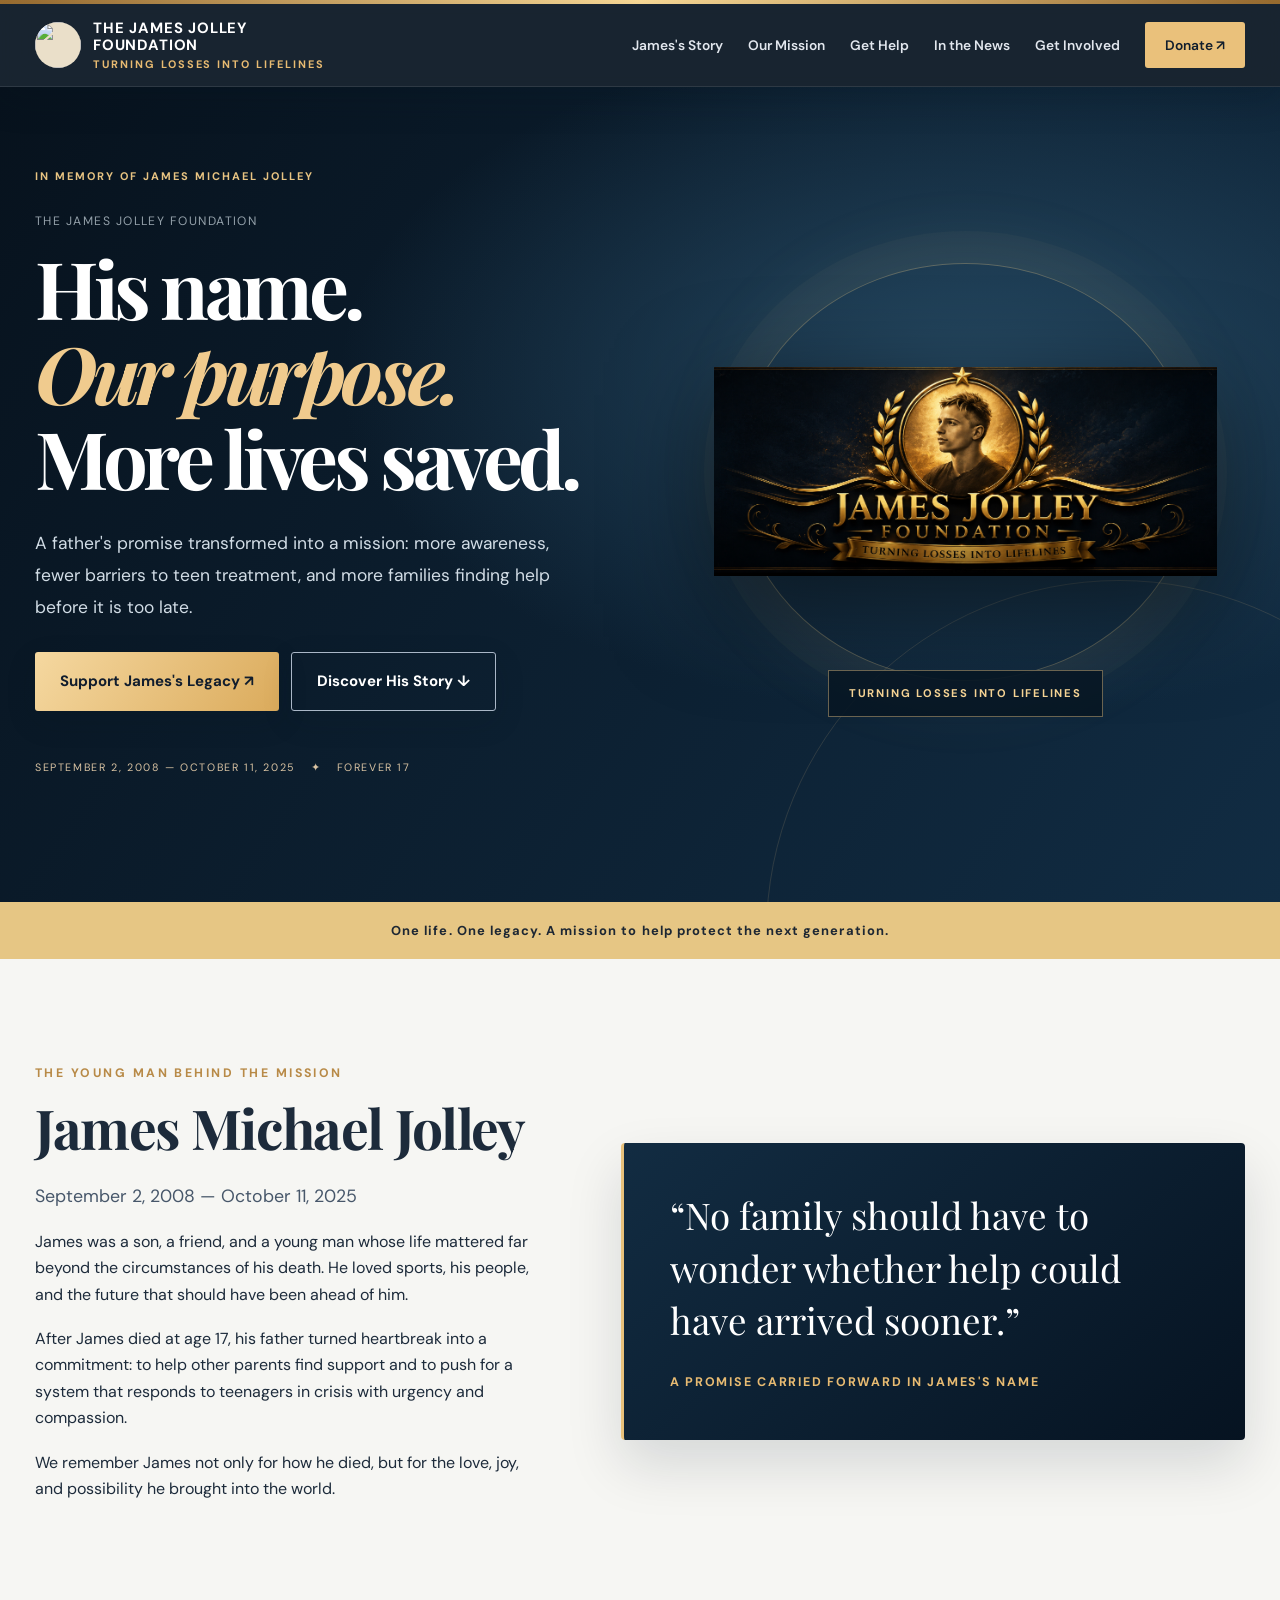
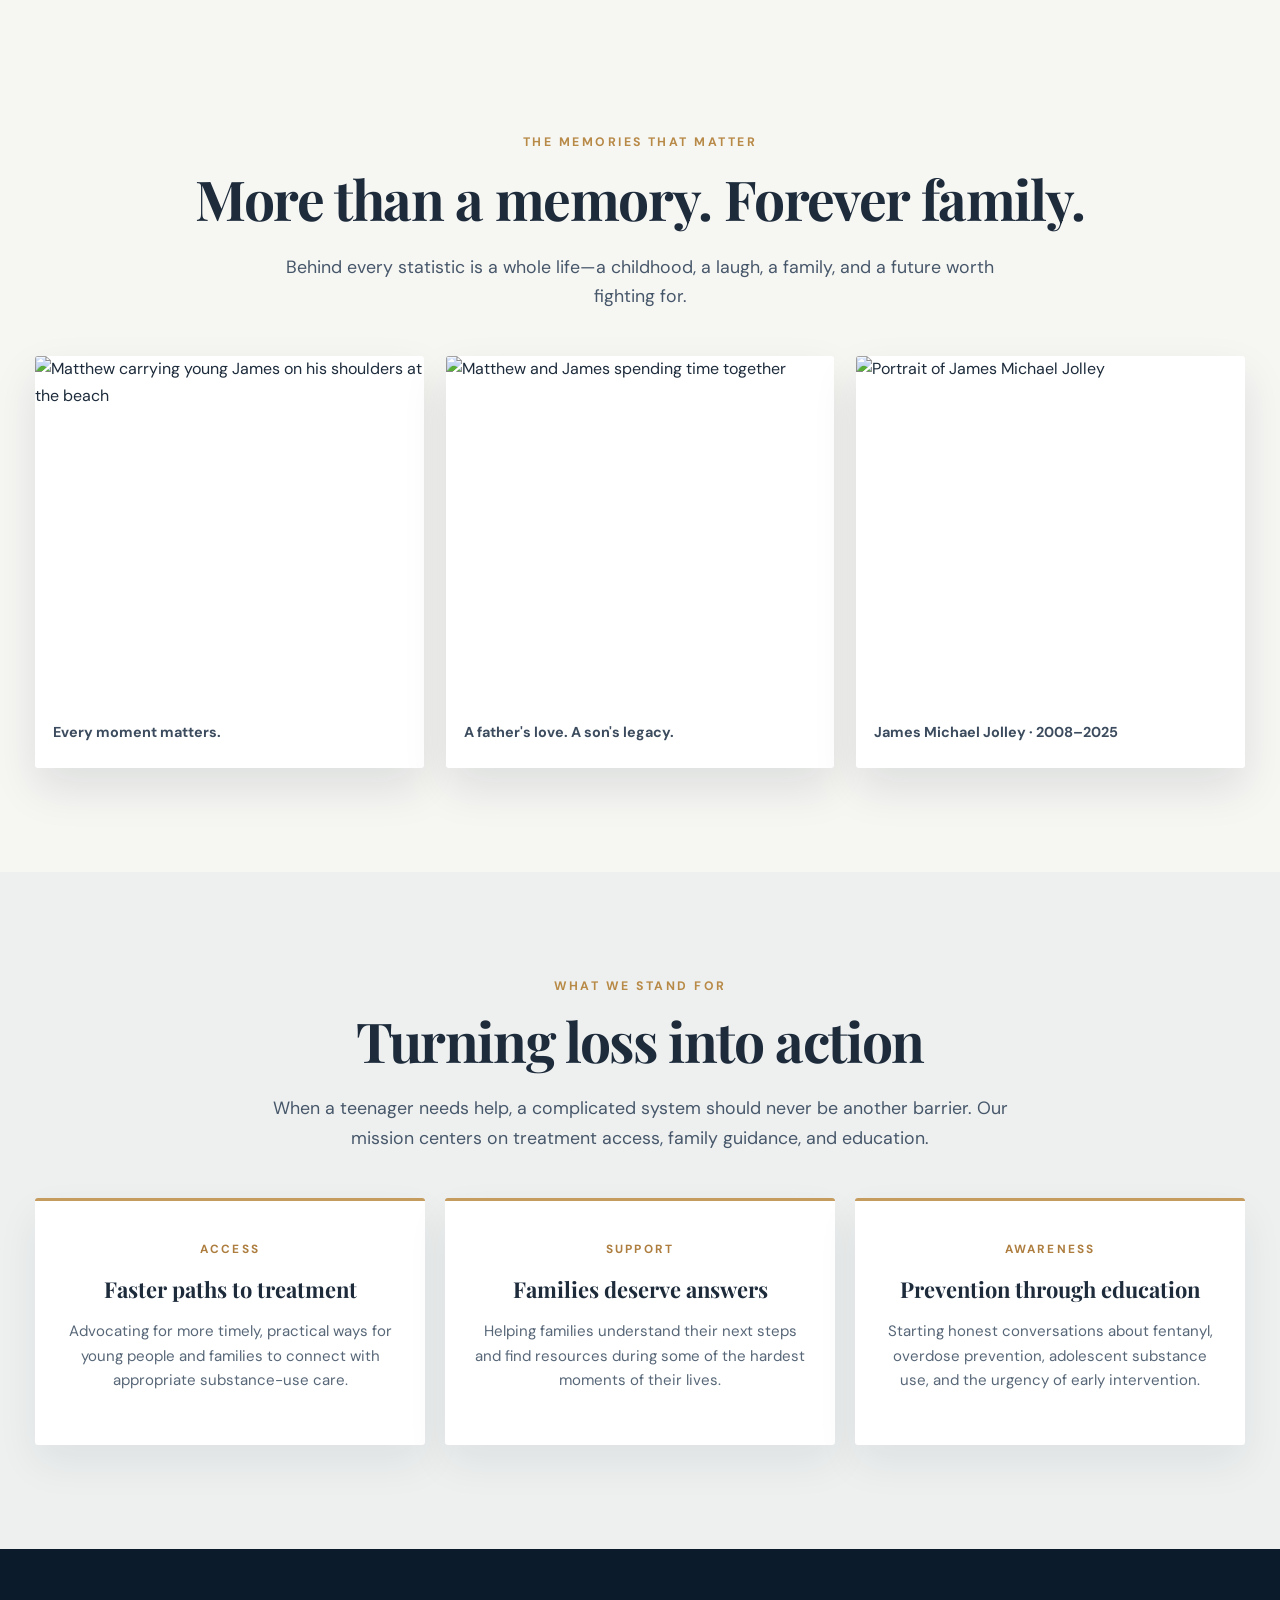
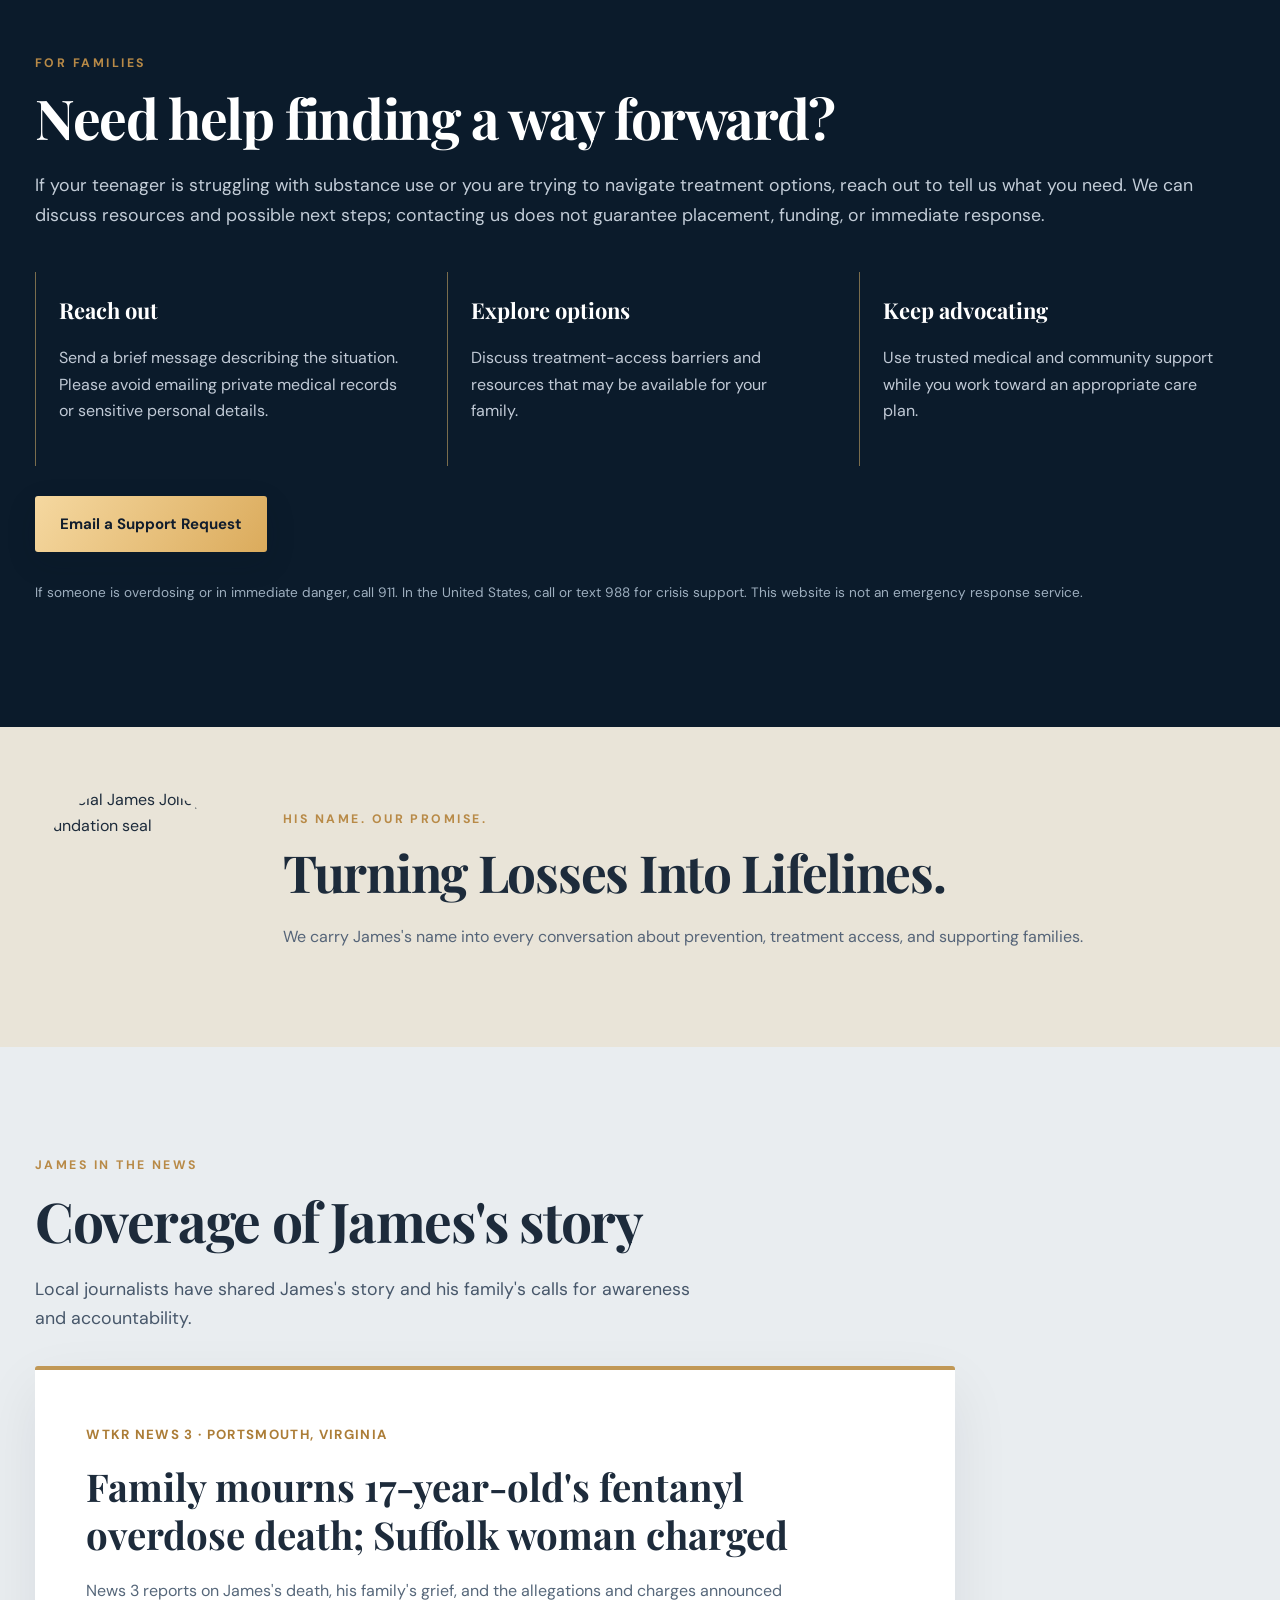
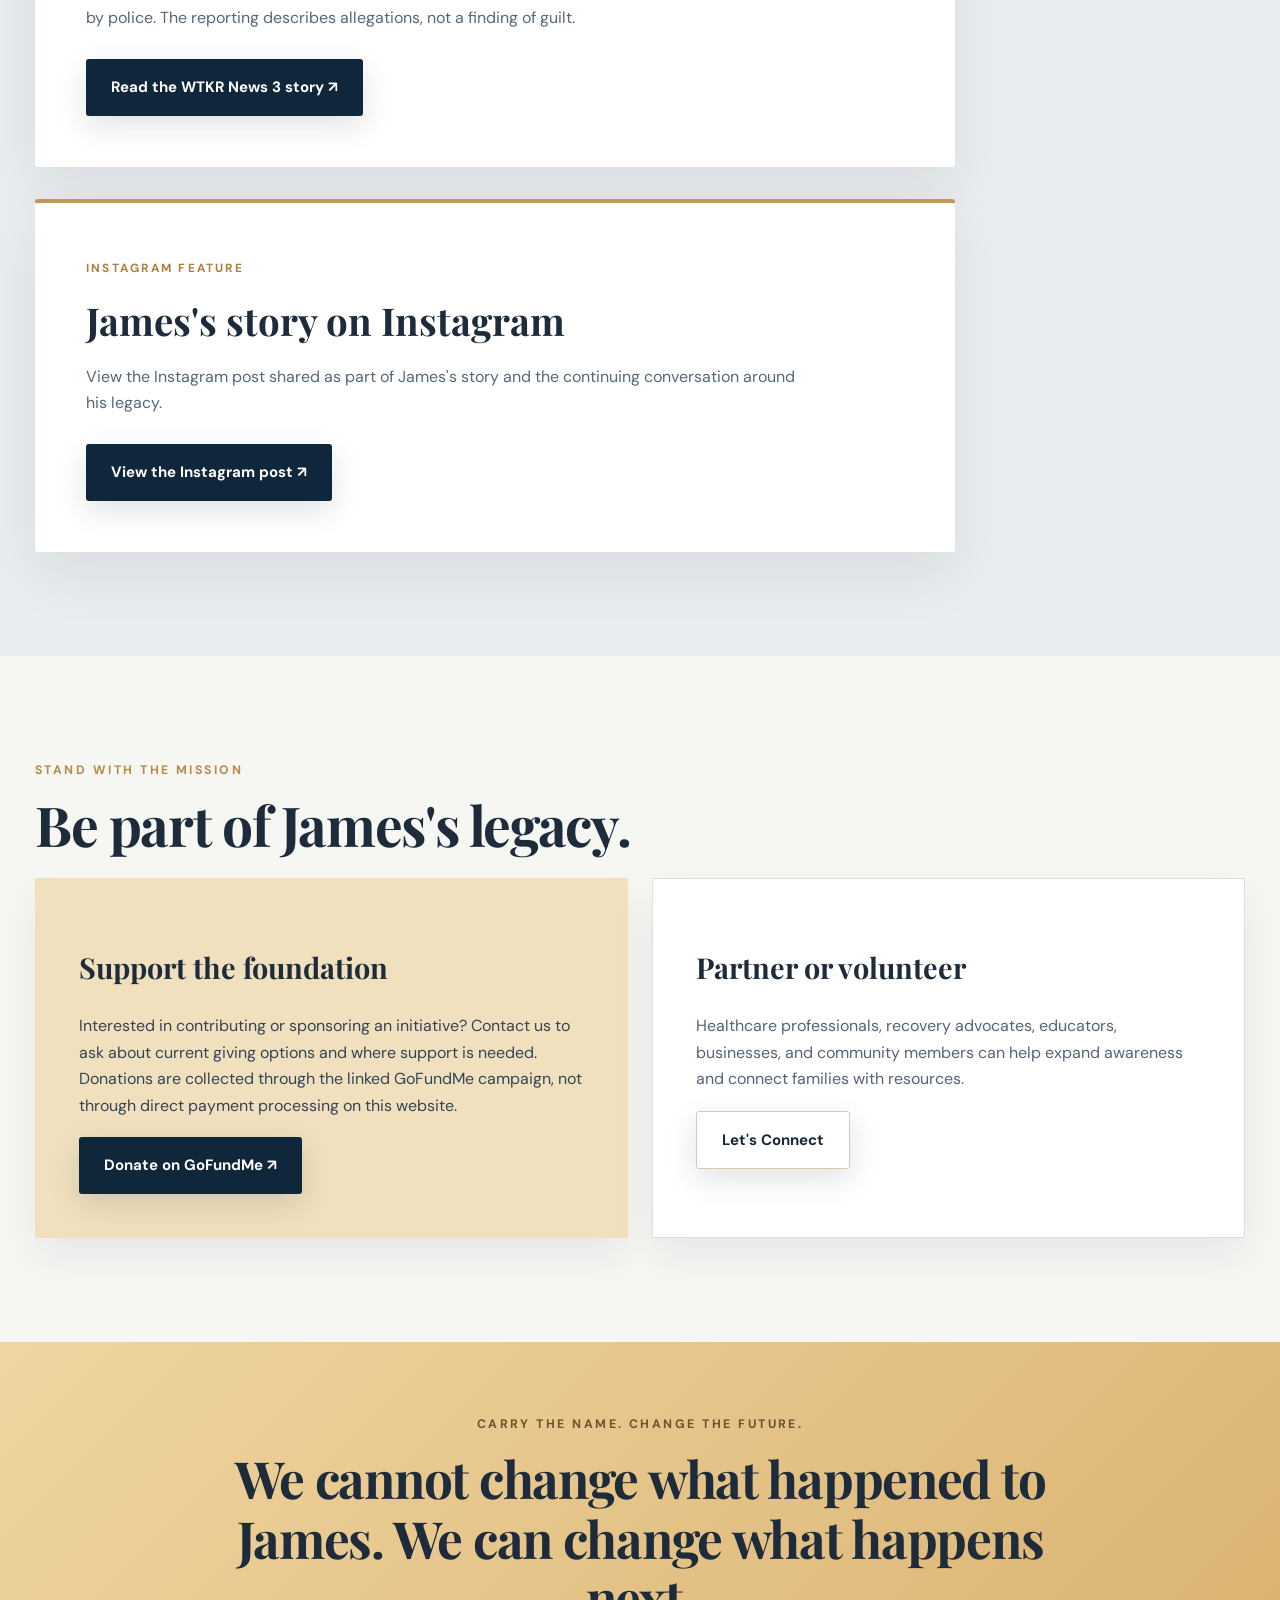
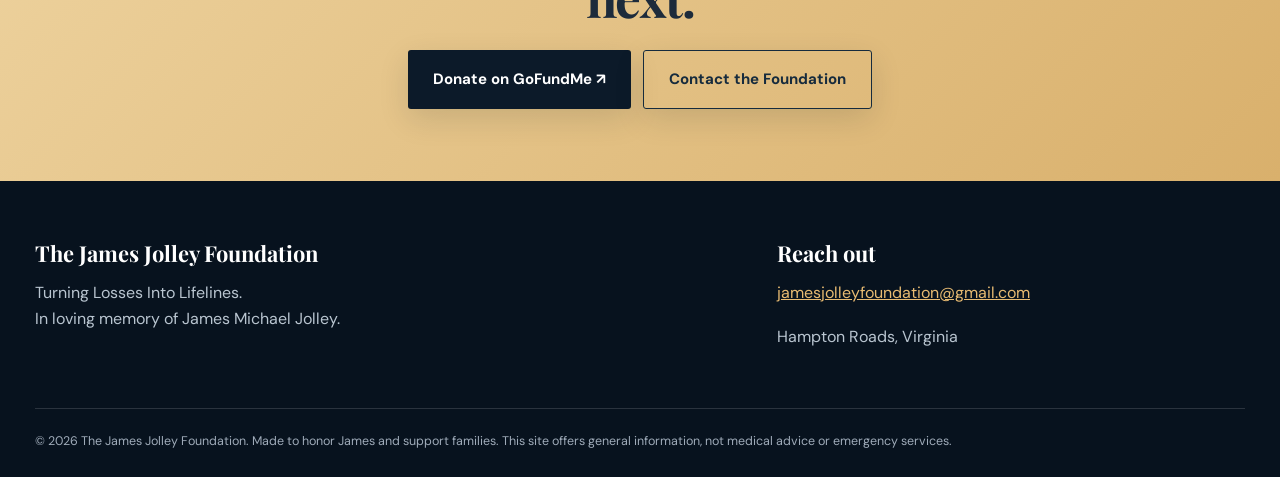
==== commit 7cd2adec: "Add Instagram feature to James in the News section" ====
--- a/public/foundation-home.html
+++ b/public/foundation-home.html
@@ -21,7 +21,7 @@
 <section class="section" id="story"><div class="wrap split"><div><div class="eyebrow">The young man behind the mission</div><h2>James Michael Jolley</h2><p class="intro">September 2, 2008 — October 11, 2025</p><p>James was a son, a friend, and a young man whose life mattered far beyond the circumstances of his death. He loved sports, his people, and the future that should have been ahead of him.</p><p>After James died at age 17, his father turned heartbreak into a commitment: to help other parents find support and to push for a system that responds to teenagers in crisis with urgency and compassion.</p><p>We remember James not only for how he died, but for the love, joy, and possibility he brought into the world.</p></div><div class="story-quote"><p>“No family should have to wonder whether help could have arrived sooner.”</p><strong>A promise carried forward in James's name</strong></div></div></section>
 <section class="memories section" aria-labelledby="memories-heading"><div class="wrap"><div class="center"><span class="eyebrow">The memories that matter</span><h2 id="memories-heading">More than a memory. Forever family.</h2><p class="intro">Behind every statistic is a whole life—a childhood, a laugh, a family, and a future worth fighting for.</p></div><div class="memory-grid"><figure><img src="https://raw.githubusercontent.com/jolleyleads/matthewjolley/main/beach-memory.jpg" alt="Matthew carrying young James on his shoulders at the beach" loading="lazy"><figcaption>Every moment matters.</figcaption></figure><figure><img src="https://raw.githubusercontent.com/jolleyleads/matthewjolley/main/father-son.jpg" alt="Matthew and James spending time together" loading="lazy"><figcaption>A father's love. A son's legacy.</figcaption></figure><figure><img src="https://raw.githubusercontent.com/jolleyleads/matthewjolley/main/james-portrait.jpg" alt="Portrait of James Michael Jolley" loading="lazy"><figcaption>James Michael Jolley · 2008–2025</figcaption></figure></div></div></section><section class="section features" id="mission"><div class="wrap center"><div class="eyebrow">What we stand for</div><h2>Turning loss into action</h2><p class="intro">When a teenager needs help, a complicated system should never be another barrier. Our mission centers on treatment access, family guidance, and education.</p><div class="cards"><article class="feature"><span class="feature-label">ACCESS</span><h3>Faster paths to treatment</h3><p>Advocating for more timely, practical ways for young people and families to connect with appropriate substance-use care.</p></article><article class="feature"><span class="feature-label">SUPPORT</span><h3>Families deserve answers</h3><p>Helping families understand their next steps and find resources during some of the hardest moments of their lives.</p></article><article class="feature"><span class="feature-label">AWARENESS</span><h3>Prevention through education</h3><p>Starting honest conversations about fentanyl, overdose prevention, adolescent substance use, and the urgency of early intervention.</p></article></div></div></section>
 <section class="section darksec" id="help"><div class="wrap"><div class="eyebrow">For families</div><h2>Need help finding a way forward?</h2><p class="intro">If your teenager is struggling with substance use or you are trying to navigate treatment options, reach out to tell us what you need. We can discuss resources and possible next steps; contacting us does not guarantee placement, funding, or immediate response.</p><div class="steps"><div class="step"><h3>Reach out</h3><p>Send a brief message describing the situation. Please avoid emailing private medical records or sensitive personal details.</p></div><div class="step"><h3>Explore options</h3><p>Discuss treatment-access barriers and resources that may be available for your family.</p></div><div class="step"><h3>Keep advocating</h3><p>Use trusted medical and community support while you work toward an appropriate care plan.</p></div></div><div class="actions" style="margin-top:30px"><a class="btn gold" href="mailto:jamesjolleyfoundation@gmail.com?subject=Family%20Support%20Request%20-%20James%20Jolley%20Foundation">Email a Support Request</a></div><p class="note">If someone is overdosing or in immediate danger, call 911. In the United States, call or text 988 for crisis support. This website is not an emergency response service.</p></div></section>
-<section class="seal-strip"><div class="wrap seal-content"><img src="https://raw.githubusercontent.com/jolleyleads/matthewjolley/main/foundation-seal.jpg" alt="Official James Jolley Foundation seal" loading="lazy"><div><span class="eyebrow">His name. Our promise.</span><h2>Turning Losses Into Lifelines.</h2><p>We carry James's name into every conversation about prevention, treatment access, and supporting families.</p></div></div></section><section class="section press-coverage" id="news"><div class="wrap"><span class="eyebrow">James in the News</span><h2>Coverage of James's story</h2><p class="intro">Local journalists have shared James's story and his family's calls for awareness and accountability.</p><article class="news-feature"><div><span class="num">WTKR NEWS 3 · PORTSMOUTH, VIRGINIA</span><h3>Family mourns 17-year-old's fentanyl overdose death; Suffolk woman charged</h3><p>News 3 reports on James's death, his family's grief, and the allegations and charges announced by police. The reporting describes allegations, not a finding of guilt.</p><a class="btn dark" href="https://www.wtkr.com/news/in-the-community/portsmouth/suffolk-woman-accused-of-supplying-fentanyl-that-caused-portsmouth-boys-death" target="_blank" rel="noopener noreferrer">Read the WTKR News 3 story ↗</a></div></article></div></section><section class="section" id="support"><div class="wrap"><div class="eyebrow">Stand with the mission</div><h2>Be part of James's legacy.</h2><div class="support"><div class="support-card emphasis"><h3>Support the foundation</h3><p>Interested in contributing or sponsoring an initiative? Contact us to ask about current giving options and where support is needed. Donations are collected through the linked GoFundMe campaign, not through direct payment processing on this website.</p><a class="btn dark" href="https://gofund.me/a32feebae" target="_blank" rel="noopener noreferrer">Donate on GoFundMe ↗</a></div><div class="support-card"><h3>Partner or volunteer</h3><p>Healthcare professionals, recovery advocates, educators, businesses, and community members can help expand awareness and connect families with resources.</p><a class="btn light" href="mailto:jamesjolleyfoundation@gmail.com?subject=Foundation%20Partnership%20Inquiry">Let's Connect</a></div></div></div></section>
+<section class="seal-strip"><div class="wrap seal-content"><img src="https://raw.githubusercontent.com/jolleyleads/matthewjolley/main/foundation-seal.jpg" alt="Official James Jolley Foundation seal" loading="lazy"><div><span class="eyebrow">His name. Our promise.</span><h2>Turning Losses Into Lifelines.</h2><p>We carry James's name into every conversation about prevention, treatment access, and supporting families.</p></div></div></section><section class="section press-coverage" id="news"><div class="wrap"><span class="eyebrow">James in the News</span><h2>Coverage of James's story</h2><p class="intro">Local journalists have shared James's story and his family's calls for awareness and accountability.</p><article class="news-feature"><div><span class="num">WTKR NEWS 3 · PORTSMOUTH, VIRGINIA</span><h3>Family mourns 17-year-old's fentanyl overdose death; Suffolk woman charged</h3><p>News 3 reports on James's death, his family's grief, and the allegations and charges announced by police. The reporting describes allegations, not a finding of guilt.</p><a class="btn dark" href="https://www.wtkr.com/news/in-the-community/portsmouth/suffolk-woman-accused-of-supplying-fentanyl-that-caused-portsmouth-boys-death" target="_blank" rel="noopener noreferrer">Read the WTKR News 3 story ↗</a></div></article><article class="news-feature"><div><span class="feature-label">INSTAGRAM FEATURE</span><h3>James's story on Instagram</h3><p>View the Instagram post shared as part of James's story and the continuing conversation around his legacy.</p><a class="btn dark" href="https://www.instagram.com/p/DZ-FEnLkZo4/?img_index=1" target="_blank" rel="noopener noreferrer">View the Instagram post ↗</a></div></article></div></section><section class="section" id="support"><div class="wrap"><div class="eyebrow">Stand with the mission</div><h2>Be part of James's legacy.</h2><div class="support"><div class="support-card emphasis"><h3>Support the foundation</h3><p>Interested in contributing or sponsoring an initiative? Contact us to ask about current giving options and where support is needed. Donations are collected through the linked GoFundMe campaign, not through direct payment processing on this website.</p><a class="btn dark" href="https://gofund.me/a32feebae" target="_blank" rel="noopener noreferrer">Donate on GoFundMe ↗</a></div><div class="support-card"><h3>Partner or volunteer</h3><p>Healthcare professionals, recovery advocates, educators, businesses, and community members can help expand awareness and connect families with resources.</p><a class="btn light" href="mailto:jamesjolleyfoundation@gmail.com?subject=Foundation%20Partnership%20Inquiry">Let's Connect</a></div></div></div></section>
 <section class="banner" id="contact"><div class="eyebrow" style="color:#6e522b">Carry the name. Change the future.</div><h2>We cannot change what happened to James. We can change what happens next.</h2><div class="banner-buttons"><a class="btn" href="https://gofund.me/a32feebae" target="_blank" rel="noopener noreferrer">Donate on GoFundMe ↗</a><a class="btn banner-outline" href="mailto:jamesjolleyfoundation@gmail.com?subject=Contact%20The%20James%20Jolley%20Foundation">Contact the Foundation</a></div></section>
 </main>
 <footer><div class="wrap"><div class="footer-grid"><div><h3>The James Jolley Foundation</h3><p>Turning Losses Into Lifelines.<br>In loving memory of James Michael Jolley.</p></div><div><h3>Reach out</h3><p><a href="mailto:jamesjolleyfoundation@gmail.com">jamesjolleyfoundation@gmail.com</a></p><p>Hampton Roads, Virginia</p></div></div><div class="fineprint">© <span id="year">2026</span> The James Jolley Foundation. Made to honor James and support families. This site offers general information, not medical advice or emergency services.</div></div></footer>
--- a/public/modern.css
+++ b/public/modern.css
@@ -36,3 +36,6 @@
 /* Editorial news coverage */
 .press-coverage{background:#e9edf0}.press-coverage .intro{max-width:670px}.news-feature{margin-top:32px;max-width:920px;background:#fff;border-top:4px solid #c19856;padding:clamp(27px,4vw,52px);box-shadow:0 22px 60px #09182713;border-radius:3px}
 .news-feature h3{font-size:clamp(1.7rem,3vw,2.45rem);max-width:760px;line-height:1.25;margin:15px 0 20px}.news-feature p{color:#56677a;max-width:710px;margin-bottom:28px}
+
+/* Clean unnumbered sections */
+.feature-label{display:inline-block;font-size:.74rem;letter-spacing:.18em;font-weight:700;color:#ad7e3f;text-transform:uppercase}.step{padding-top:26px}.step h3{margin-top:0}
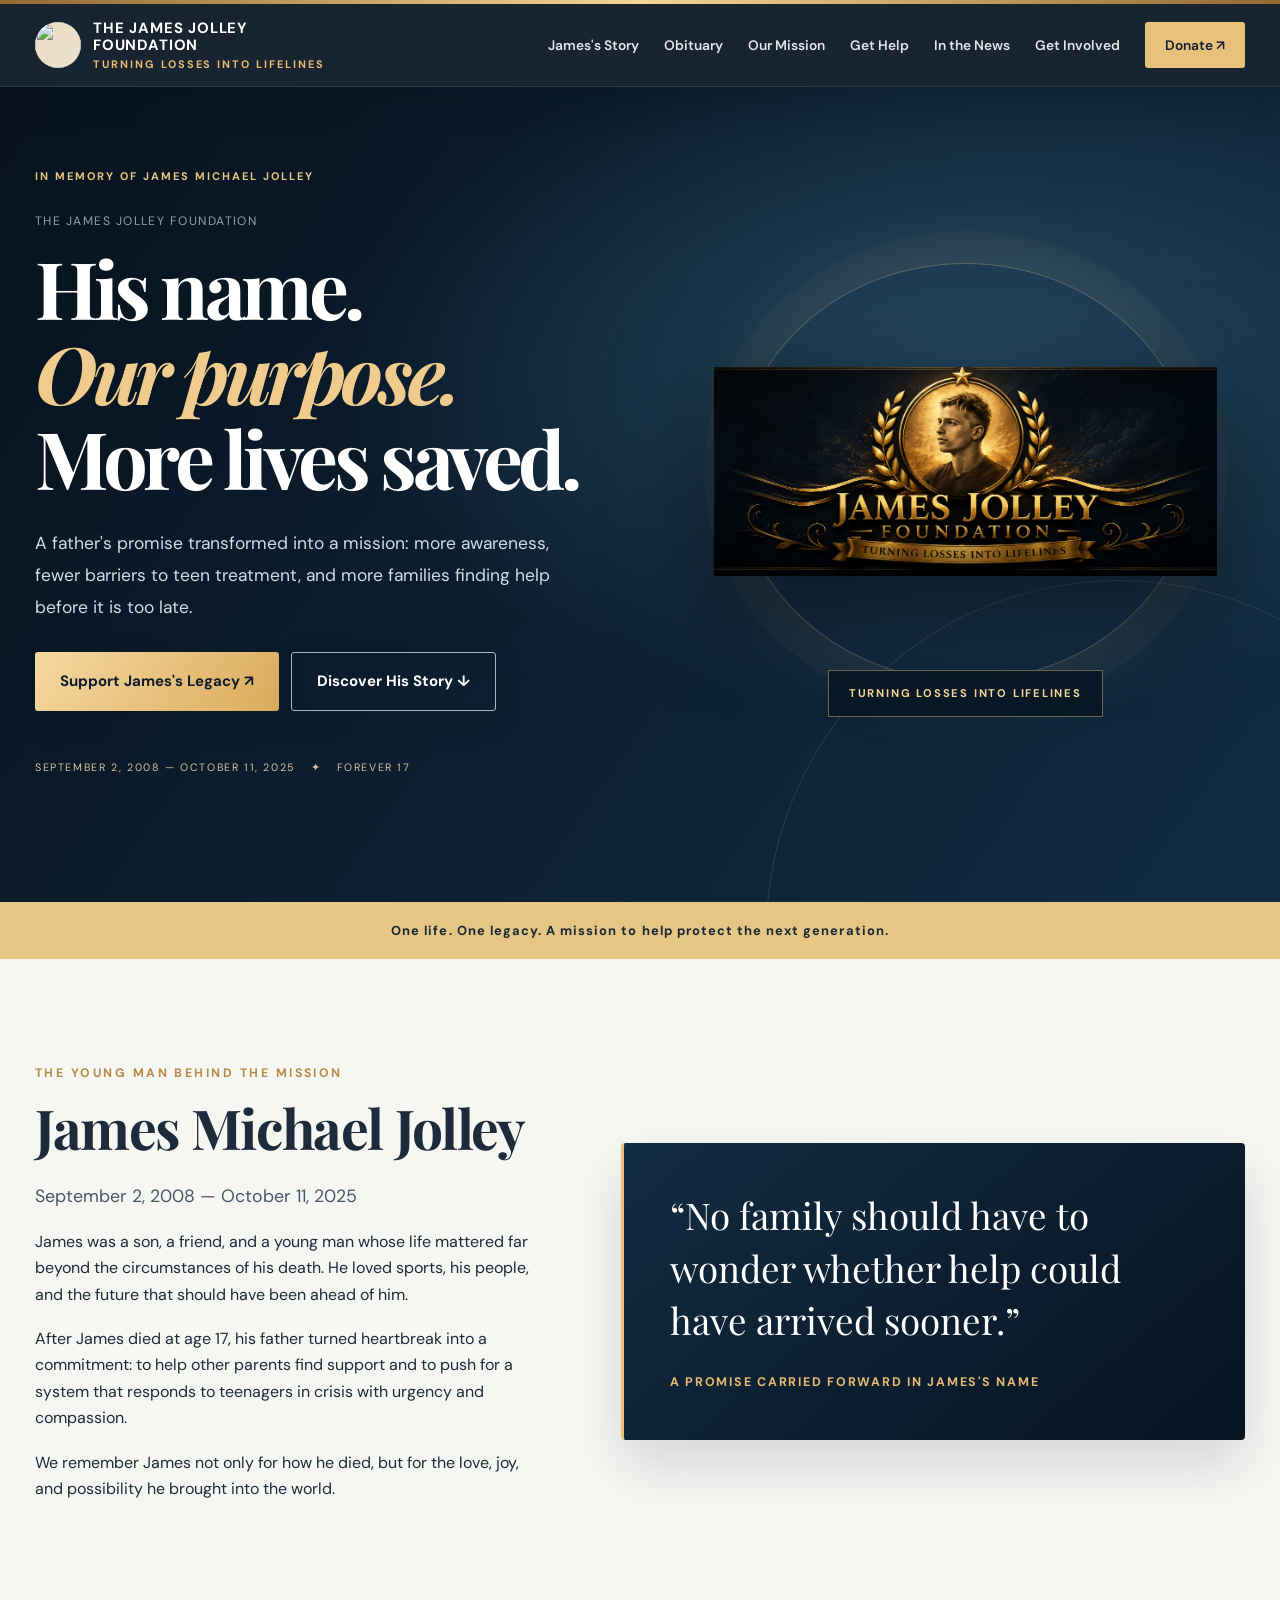
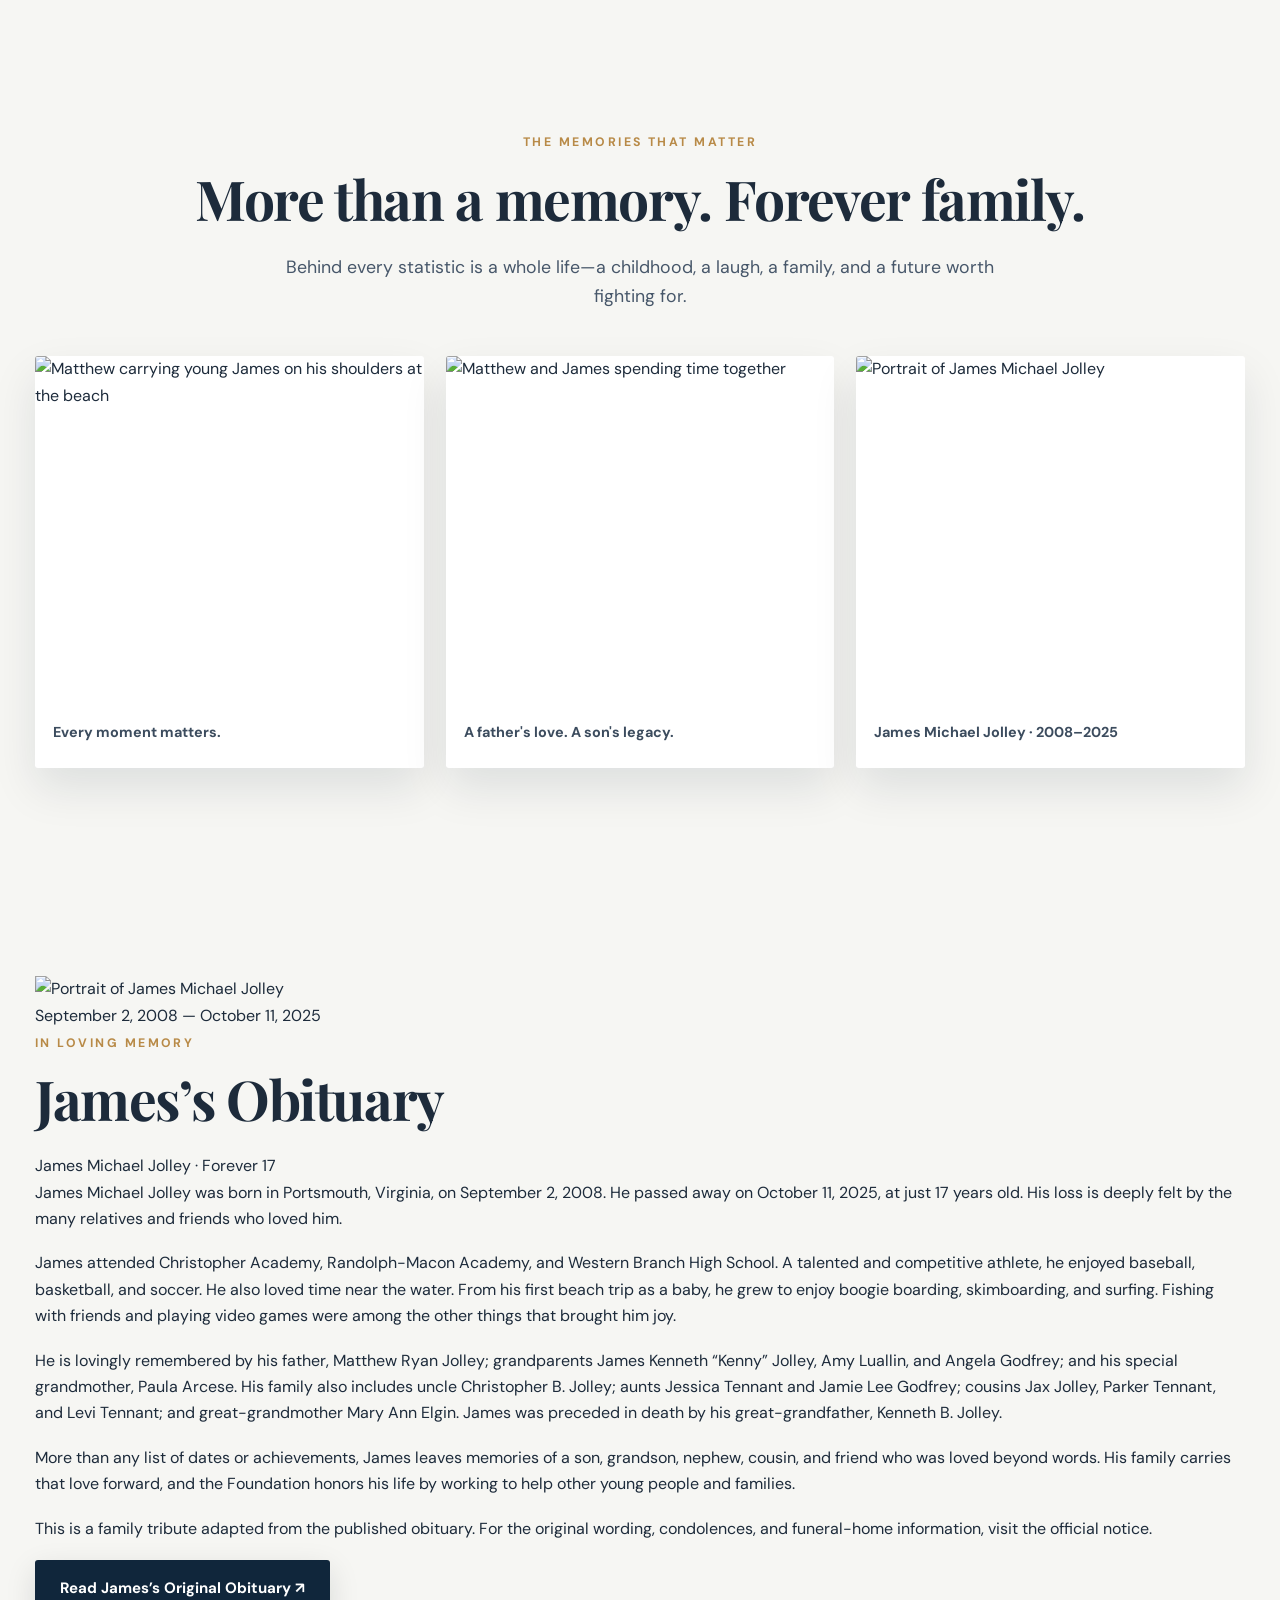
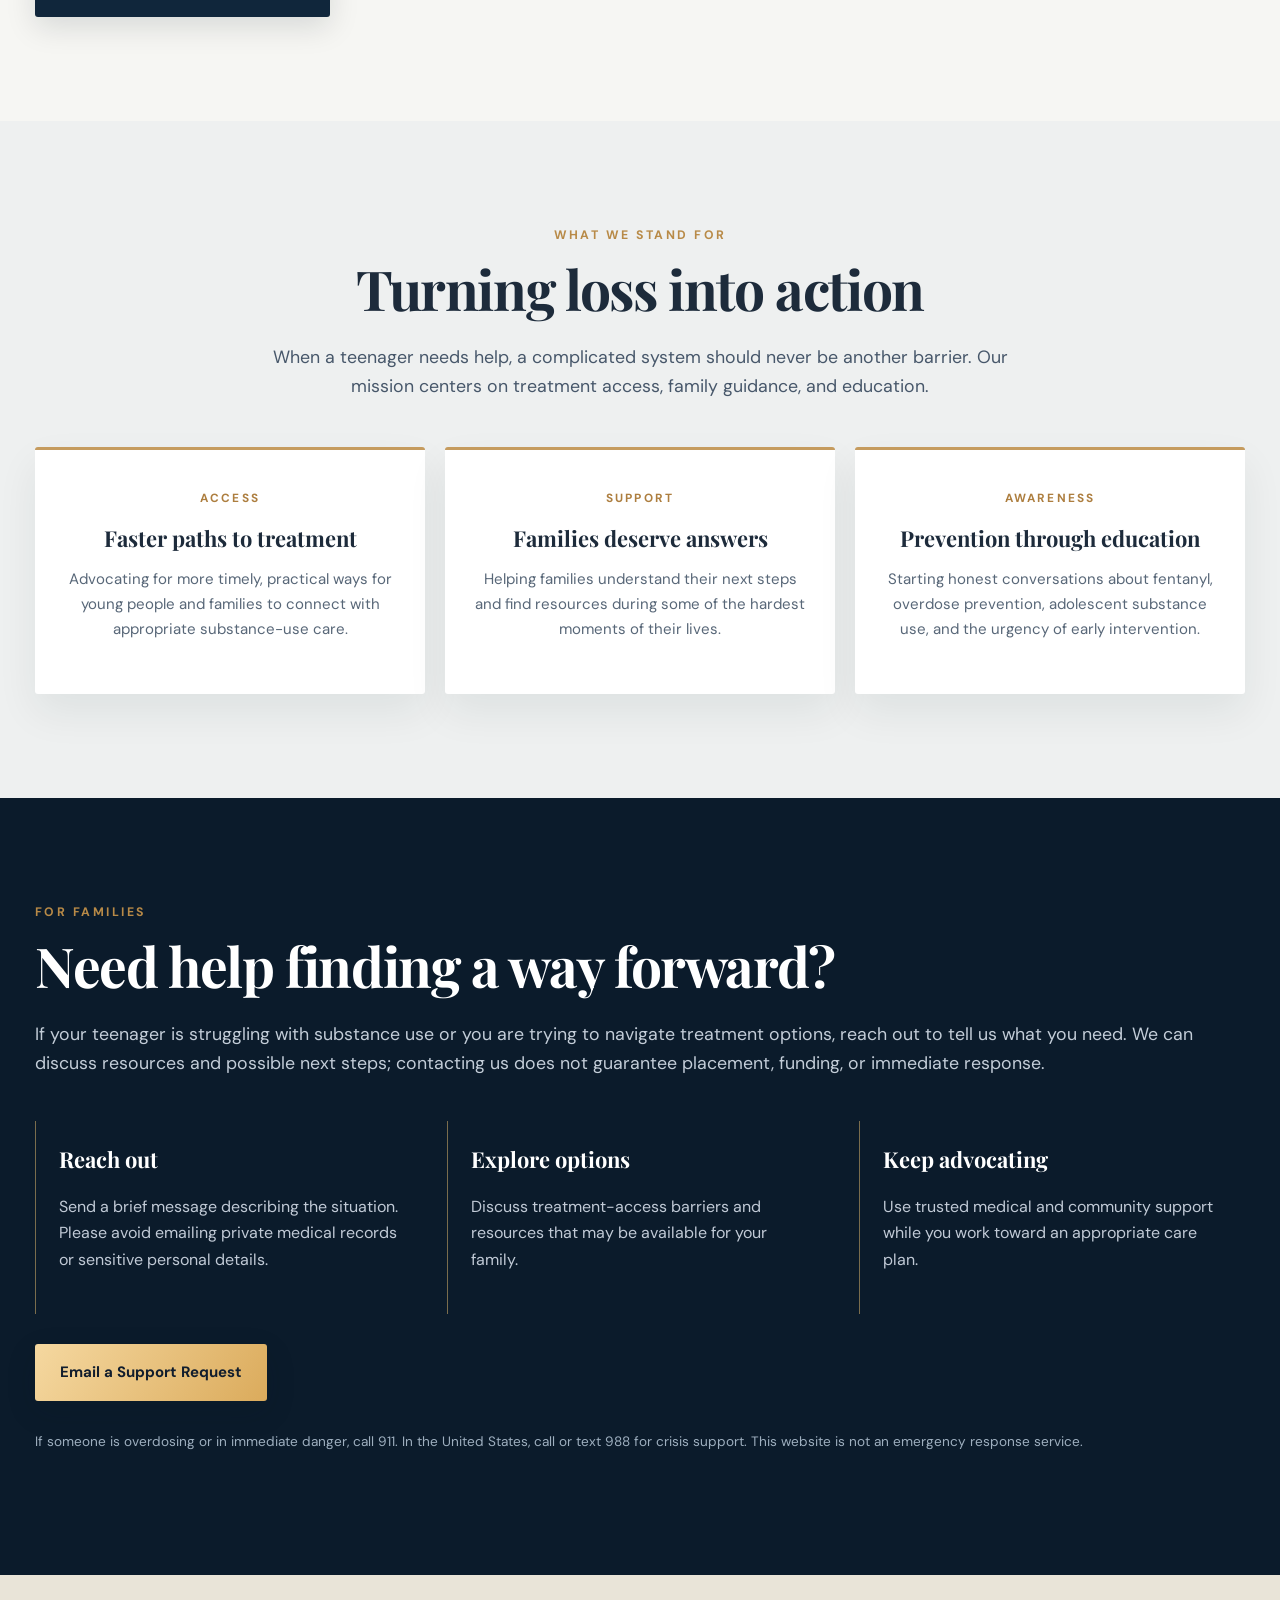
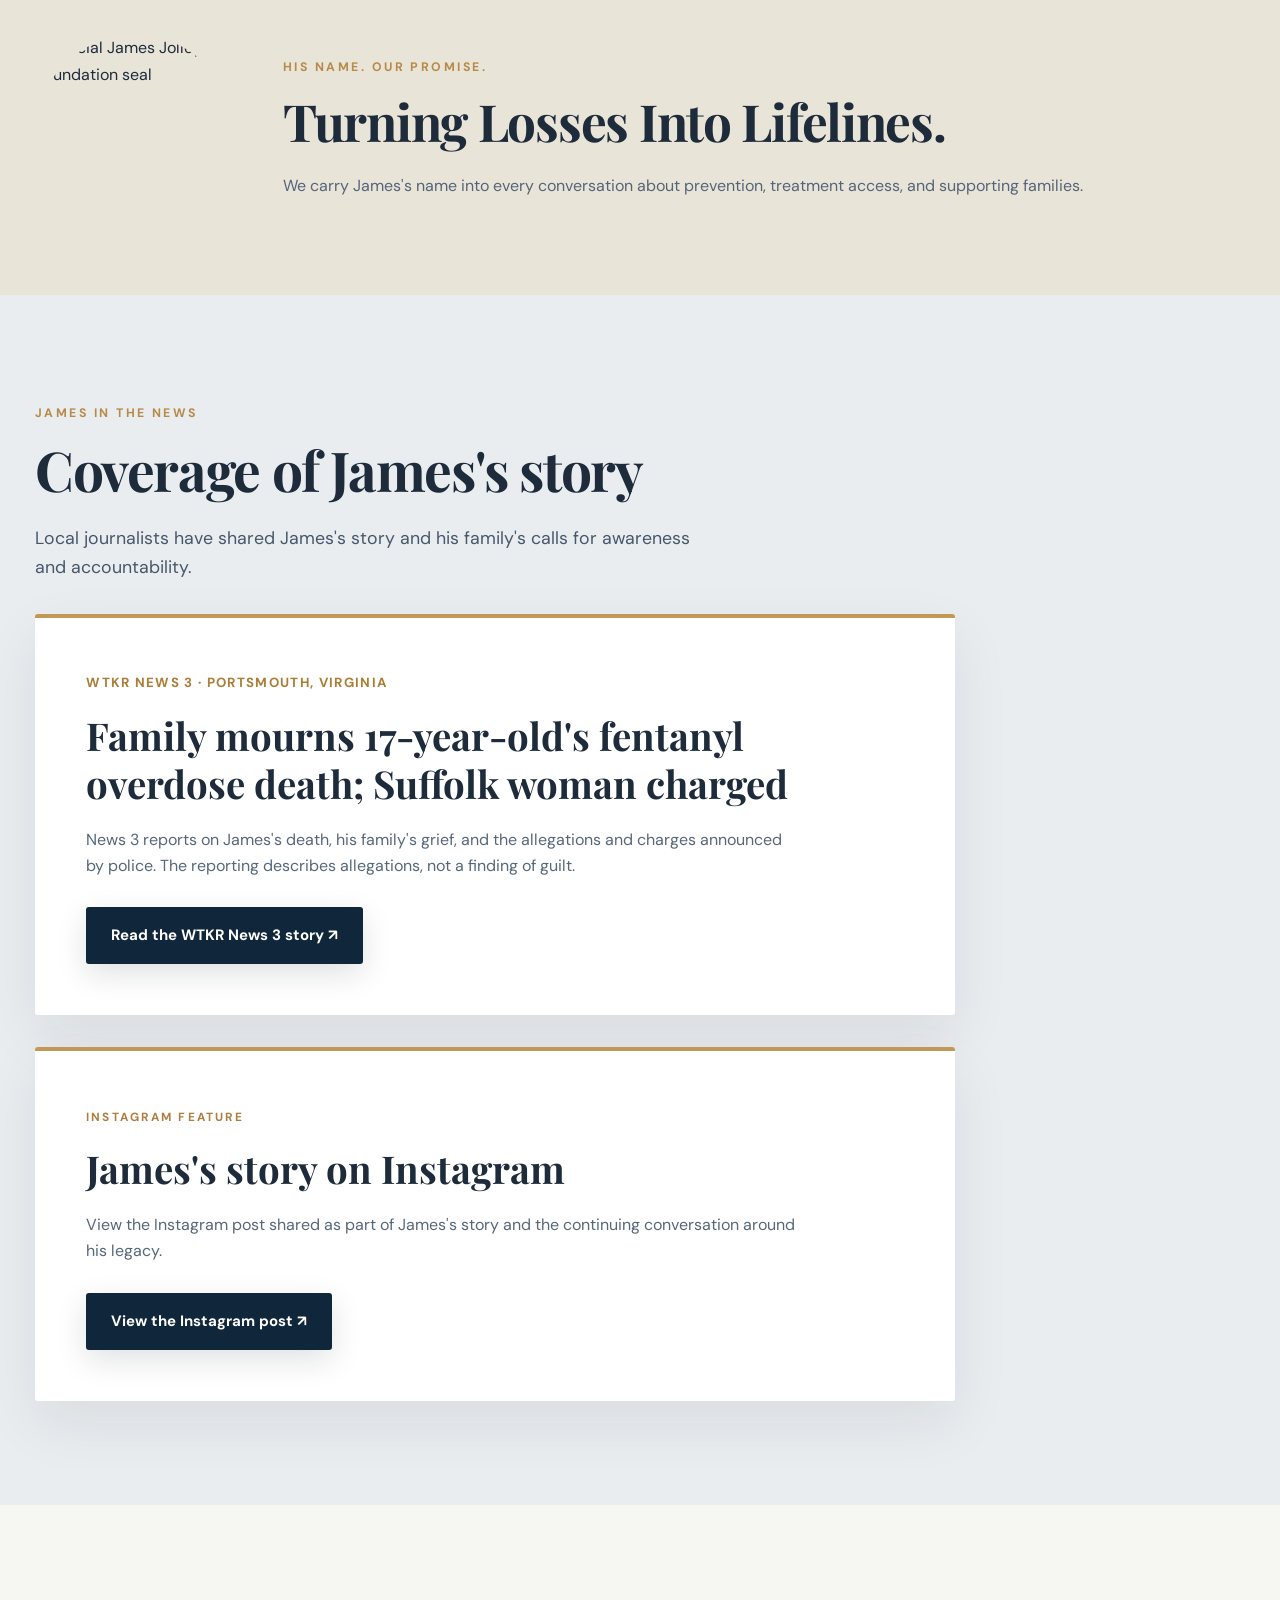
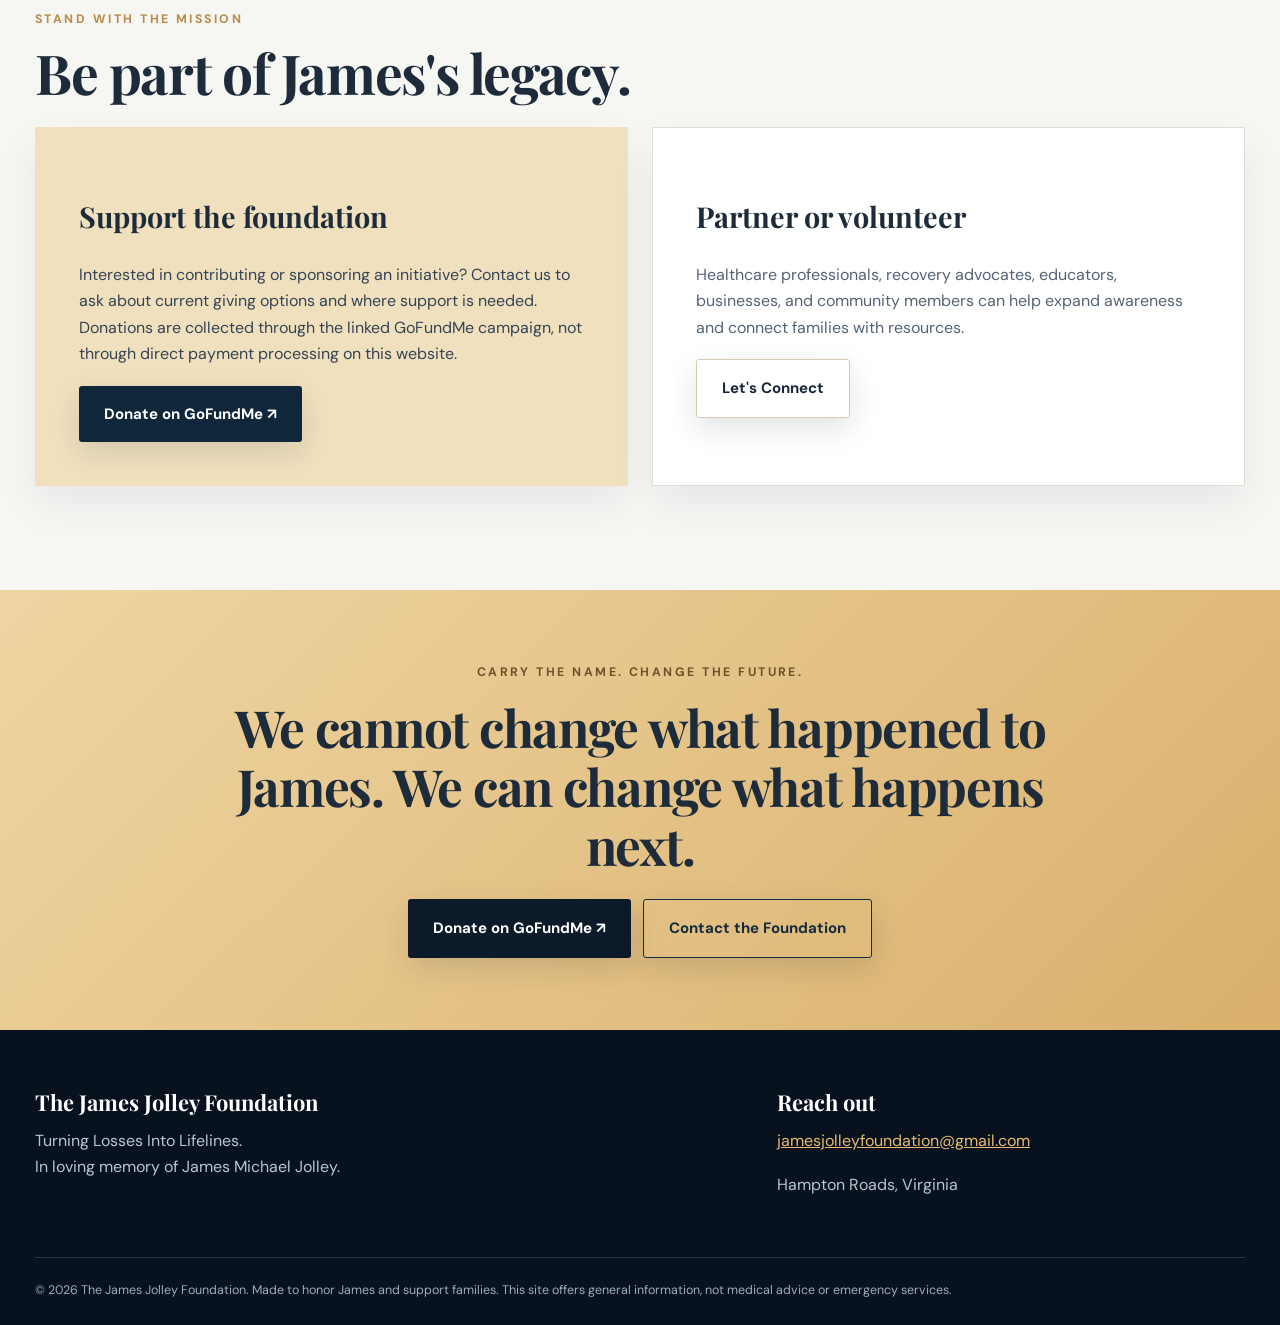
==== commit a4bf6323: "Add dedicated James obituary tribute section and original funeral-home link" ====
--- a/public/foundation-home.html
+++ b/public/foundation-home.html
@@ -14,12 +14,12 @@
 .memory-grid{display:grid;grid-template-columns:repeat(3,1fr);gap:20px;margin-top:36px}.memory-grid figure{margin:0;background:#fff;box-shadow:0 10px 32px #0d253015}.memory-grid img{width:100%;height:310px;display:block;object-fit:cover}.memory-grid figcaption{padding:15px 18px;font-size:.9rem;font-weight:700;color:#3c4c5e}.seal-strip{background:#e9e4d8;padding:60px 0}.seal-content{display:grid;grid-template-columns:200px 1fr;align-items:center;gap:48px}.seal-content img{width:200px;height:200px;object-fit:contain;border-radius:50%}.seal-content p{color:#556478}@media(max-width:720px){.memory-grid{grid-template-columns:1fr}.memory-grid img{height:330px}.seal-content{grid-template-columns:1fr;text-align:center;gap:15px}.seal-content img{margin:auto;width:170px;height:170px}} </style><link rel="stylesheet" href="/public/modern.css"></head>
 <body>
 <div class="topline"></div>
-<header><div class="wrap nav"><a class="brand" href="#home" aria-label="James Jolley Foundation home"><img class="brand-logo" src="https://raw.githubusercontent.com/jolleyleads/matthewjolley/main/foundation-seal.jpg" width="46" height="46" alt=""><span class="brandname">THE JAMES JOLLEY<br>FOUNDATION<small>TURNING LOSSES INTO LIFELINES</small></span></a><button class="menu" id="menu" aria-controls="navlinks" aria-expanded="false" aria-label="Toggle navigation">☰ Menu</button><nav class="links" id="navlinks" aria-label="Main navigation"><a href="#story">James's Story</a><a href="#mission">Our Mission</a><a href="#help">Get Help</a><a href="#news">In the News</a><a href="#support">Get Involved</a><a href="https://gofund.me/a32feebae" class="nav-give" target="_blank" rel="noopener noreferrer">Donate ↗</a></nav></div></header>
+<header><div class="wrap nav"><a class="brand" href="#home" aria-label="James Jolley Foundation home"><img class="brand-logo" src="https://raw.githubusercontent.com/jolleyleads/matthewjolley/main/foundation-seal.jpg" width="46" height="46" alt=""><span class="brandname">THE JAMES JOLLEY<br>FOUNDATION<small>TURNING LOSSES INTO LIFELINES</small></span></a><button class="menu" id="menu" aria-controls="navlinks" aria-expanded="false" aria-label="Toggle navigation">☰ Menu</button><nav class="links" id="navlinks" aria-label="Main navigation"><a href="#story">James's Story</a><a href="#obituary">Obituary</a><a href="#mission">Our Mission</a><a href="#help">Get Help</a><a href="#news">In the News</a><a href="#support">Get Involved</a><a href="https://gofund.me/a32feebae" class="nav-give" target="_blank" rel="noopener noreferrer">Donate ↗</a></nav></div></header>
 <main id="home">
 <section class="hero" aria-labelledby="hero-title"><div class="wrap hero-inner"><div class="hero-intro"><div class="hero-kicker">IN MEMORY OF JAMES MICHAEL JOLLEY</div><div class="hero-overline">The James Jolley Foundation</div><h1 id="hero-title">His name.<br><em>Our purpose.</em><br>More lives saved.</h1><p class="hero-copy">A father's promise transformed into a mission: more awareness, fewer barriers to teen treatment, and more families finding help before it is too late.</p><div class="actions"><a class="btn gold" href="https://gofund.me/a32feebae" target="_blank" rel="noopener noreferrer">Support James's Legacy ↗</a><a class="btn outline" href="#story">Discover His Story ↓</a></div><div class="hero-meta">SEPTEMBER 2, 2008 — OCTOBER 11, 2025 <span>✦</span> FOREVER 17</div></div><div class="cover-stage"><img class="cover-logo" src="/public/brand/james-jolley-foundation-v4.png" alt="Official James Jolley Foundation commemorative logo" fetchpriority="high"><div class="cover-plate">TURNING LOSSES INTO LIFELINES</div></div></div></section>
 <div class="missionline">One life. One legacy. A mission to help protect the next generation.</div>
 <section class="section" id="story"><div class="wrap split"><div><div class="eyebrow">The young man behind the mission</div><h2>James Michael Jolley</h2><p class="intro">September 2, 2008 — October 11, 2025</p><p>James was a son, a friend, and a young man whose life mattered far beyond the circumstances of his death. He loved sports, his people, and the future that should have been ahead of him.</p><p>After James died at age 17, his father turned heartbreak into a commitment: to help other parents find support and to push for a system that responds to teenagers in crisis with urgency and compassion.</p><p>We remember James not only for how he died, but for the love, joy, and possibility he brought into the world.</p></div><div class="story-quote"><p>“No family should have to wonder whether help could have arrived sooner.”</p><strong>A promise carried forward in James's name</strong></div></div></section>
-<section class="memories section" aria-labelledby="memories-heading"><div class="wrap"><div class="center"><span class="eyebrow">The memories that matter</span><h2 id="memories-heading">More than a memory. Forever family.</h2><p class="intro">Behind every statistic is a whole life—a childhood, a laugh, a family, and a future worth fighting for.</p></div><div class="memory-grid"><figure><img src="https://raw.githubusercontent.com/jolleyleads/matthewjolley/main/beach-memory.jpg" alt="Matthew carrying young James on his shoulders at the beach" loading="lazy"><figcaption>Every moment matters.</figcaption></figure><figure><img src="https://raw.githubusercontent.com/jolleyleads/matthewjolley/main/father-son.jpg" alt="Matthew and James spending time together" loading="lazy"><figcaption>A father's love. A son's legacy.</figcaption></figure><figure><img src="https://raw.githubusercontent.com/jolleyleads/matthewjolley/main/james-portrait.jpg" alt="Portrait of James Michael Jolley" loading="lazy"><figcaption>James Michael Jolley · 2008–2025</figcaption></figure></div></div></section><section class="section features" id="mission"><div class="wrap center"><div class="eyebrow">What we stand for</div><h2>Turning loss into action</h2><p class="intro">When a teenager needs help, a complicated system should never be another barrier. Our mission centers on treatment access, family guidance, and education.</p><div class="cards"><article class="feature"><span class="feature-label">ACCESS</span><h3>Faster paths to treatment</h3><p>Advocating for more timely, practical ways for young people and families to connect with appropriate substance-use care.</p></article><article class="feature"><span class="feature-label">SUPPORT</span><h3>Families deserve answers</h3><p>Helping families understand their next steps and find resources during some of the hardest moments of their lives.</p></article><article class="feature"><span class="feature-label">AWARENESS</span><h3>Prevention through education</h3><p>Starting honest conversations about fentanyl, overdose prevention, adolescent substance use, and the urgency of early intervention.</p></article></div></div></section>
+<section class="memories section" aria-labelledby="memories-heading"><div class="wrap"><div class="center"><span class="eyebrow">The memories that matter</span><h2 id="memories-heading">More than a memory. Forever family.</h2><p class="intro">Behind every statistic is a whole life—a childhood, a laugh, a family, and a future worth fighting for.</p></div><div class="memory-grid"><figure><img src="https://raw.githubusercontent.com/jolleyleads/matthewjolley/main/beach-memory.jpg" alt="Matthew carrying young James on his shoulders at the beach" loading="lazy"><figcaption>Every moment matters.</figcaption></figure><figure><img src="https://raw.githubusercontent.com/jolleyleads/matthewjolley/main/father-son.jpg" alt="Matthew and James spending time together" loading="lazy"><figcaption>A father's love. A son's legacy.</figcaption></figure><figure><img src="https://raw.githubusercontent.com/jolleyleads/matthewjolley/main/james-portrait.jpg" alt="Portrait of James Michael Jolley" loading="lazy"><figcaption>James Michael Jolley · 2008–2025</figcaption></figure></div></div></section><section class="section obituary-section" id="obituary" aria-labelledby="obituary-title"><div class="wrap obituary-grid"><div class="obituary-photo"><img src="https://raw.githubusercontent.com/jolleyleads/matthewjolley/main/james-portrait.jpg" alt="Portrait of James Michael Jolley" loading="lazy"><div class="obituary-dates">September 2, 2008 — October 11, 2025</div></div><div class="obituary-copy"><span class="eyebrow">In loving memory</span><h2 id="obituary-title">James’s Obituary</h2><div class="obituary-subtitle">James Michael Jolley · Forever 17</div><p>James Michael Jolley was born in Portsmouth, Virginia, on September 2, 2008. He passed away on October 11, 2025, at just 17 years old. His loss is deeply felt by the many relatives and friends who loved him.</p><p>James attended Christopher Academy, Randolph-Macon Academy, and Western Branch High School. A talented and competitive athlete, he enjoyed baseball, basketball, and soccer. He also loved time near the water. From his first beach trip as a baby, he grew to enjoy boogie boarding, skimboarding, and surfing. Fishing with friends and playing video games were among the other things that brought him joy.</p><p>He is lovingly remembered by his father, Matthew Ryan Jolley; grandparents James Kenneth “Kenny” Jolley, Amy Luallin, and Angela Godfrey; and his special grandmother, Paula Arcese. His family also includes uncle Christopher B. Jolley; aunts Jessica Tennant and Jamie Lee Godfrey; cousins Jax Jolley, Parker Tennant, and Levi Tennant; and great-grandmother Mary Ann Elgin. James was preceded in death by his great-grandfather, Kenneth B. Jolley.</p><p>More than any list of dates or achievements, James leaves memories of a son, grandson, nephew, cousin, and friend who was loved beyond words. His family carries that love forward, and the Foundation honors his life by working to help other young people and families.</p><p class="obituary-source">This is a family tribute adapted from the published obituary. For the original wording, condolences, and funeral-home information, visit the official notice.</p><a class="btn dark" href="https://www.bwfosterfuneralhome.com/obituaries/james-jolley" target="_blank" rel="noopener noreferrer">Read James’s Original Obituary ↗</a></div></div></section><section class="section features" id="mission"><div class="wrap center"><div class="eyebrow">What we stand for</div><h2>Turning loss into action</h2><p class="intro">When a teenager needs help, a complicated system should never be another barrier. Our mission centers on treatment access, family guidance, and education.</p><div class="cards"><article class="feature"><span class="feature-label">ACCESS</span><h3>Faster paths to treatment</h3><p>Advocating for more timely, practical ways for young people and families to connect with appropriate substance-use care.</p></article><article class="feature"><span class="feature-label">SUPPORT</span><h3>Families deserve answers</h3><p>Helping families understand their next steps and find resources during some of the hardest moments of their lives.</p></article><article class="feature"><span class="feature-label">AWARENESS</span><h3>Prevention through education</h3><p>Starting honest conversations about fentanyl, overdose prevention, adolescent substance use, and the urgency of early intervention.</p></article></div></div></section>
 <section class="section darksec" id="help"><div class="wrap"><div class="eyebrow">For families</div><h2>Need help finding a way forward?</h2><p class="intro">If your teenager is struggling with substance use or you are trying to navigate treatment options, reach out to tell us what you need. We can discuss resources and possible next steps; contacting us does not guarantee placement, funding, or immediate response.</p><div class="steps"><div class="step"><h3>Reach out</h3><p>Send a brief message describing the situation. Please avoid emailing private medical records or sensitive personal details.</p></div><div class="step"><h3>Explore options</h3><p>Discuss treatment-access barriers and resources that may be available for your family.</p></div><div class="step"><h3>Keep advocating</h3><p>Use trusted medical and community support while you work toward an appropriate care plan.</p></div></div><div class="actions" style="margin-top:30px"><a class="btn gold" href="mailto:jamesjolleyfoundation@gmail.com?subject=Family%20Support%20Request%20-%20James%20Jolley%20Foundation">Email a Support Request</a></div><p class="note">If someone is overdosing or in immediate danger, call 911. In the United States, call or text 988 for crisis support. This website is not an emergency response service.</p></div></section>
 <section class="seal-strip"><div class="wrap seal-content"><img src="https://raw.githubusercontent.com/jolleyleads/matthewjolley/main/foundation-seal.jpg" alt="Official James Jolley Foundation seal" loading="lazy"><div><span class="eyebrow">His name. Our promise.</span><h2>Turning Losses Into Lifelines.</h2><p>We carry James's name into every conversation about prevention, treatment access, and supporting families.</p></div></div></section><section class="section press-coverage" id="news"><div class="wrap"><span class="eyebrow">James in the News</span><h2>Coverage of James's story</h2><p class="intro">Local journalists have shared James's story and his family's calls for awareness and accountability.</p><article class="news-feature"><div><span class="num">WTKR NEWS 3 · PORTSMOUTH, VIRGINIA</span><h3>Family mourns 17-year-old's fentanyl overdose death; Suffolk woman charged</h3><p>News 3 reports on James's death, his family's grief, and the allegations and charges announced by police. The reporting describes allegations, not a finding of guilt.</p><a class="btn dark" href="https://www.wtkr.com/news/in-the-community/portsmouth/suffolk-woman-accused-of-supplying-fentanyl-that-caused-portsmouth-boys-death" target="_blank" rel="noopener noreferrer">Read the WTKR News 3 story ↗</a></div></article><article class="news-feature"><div><span class="feature-label">INSTAGRAM FEATURE</span><h3>James's story on Instagram</h3><p>View the Instagram post shared as part of James's story and the continuing conversation around his legacy.</p><a class="btn dark" href="https://www.instagram.com/p/DZ-FEnLkZo4/?img_index=1" target="_blank" rel="noopener noreferrer">View the Instagram post ↗</a></div></article></div></section><section class="section" id="support"><div class="wrap"><div class="eyebrow">Stand with the mission</div><h2>Be part of James's legacy.</h2><div class="support"><div class="support-card emphasis"><h3>Support the foundation</h3><p>Interested in contributing or sponsoring an initiative? Contact us to ask about current giving options and where support is needed. Donations are collected through the linked GoFundMe campaign, not through direct payment processing on this website.</p><a class="btn dark" href="https://gofund.me/a32feebae" target="_blank" rel="noopener noreferrer">Donate on GoFundMe ↗</a></div><div class="support-card"><h3>Partner or volunteer</h3><p>Healthcare professionals, recovery advocates, educators, businesses, and community members can help expand awareness and connect families with resources.</p><a class="btn light" href="mailto:jamesjolleyfoundation@gmail.com?subject=Foundation%20Partnership%20Inquiry">Let's Connect</a></div></div></div></section>
 <section class="banner" id="contact"><div class="eyebrow" style="color:#6e522b">Carry the name. Change the future.</div><h2>We cannot change what happened to James. We can change what happens next.</h2><div class="banner-buttons"><a class="btn" href="https://gofund.me/a32feebae" target="_blank" rel="noopener noreferrer">Donate on GoFundMe ↗</a><a class="btn banner-outline" href="mailto:jamesjolleyfoundation@gmail.com?subject=Contact%20The%20James%20Jolley%20Foundation">Contact the Foundation</a></div></section>
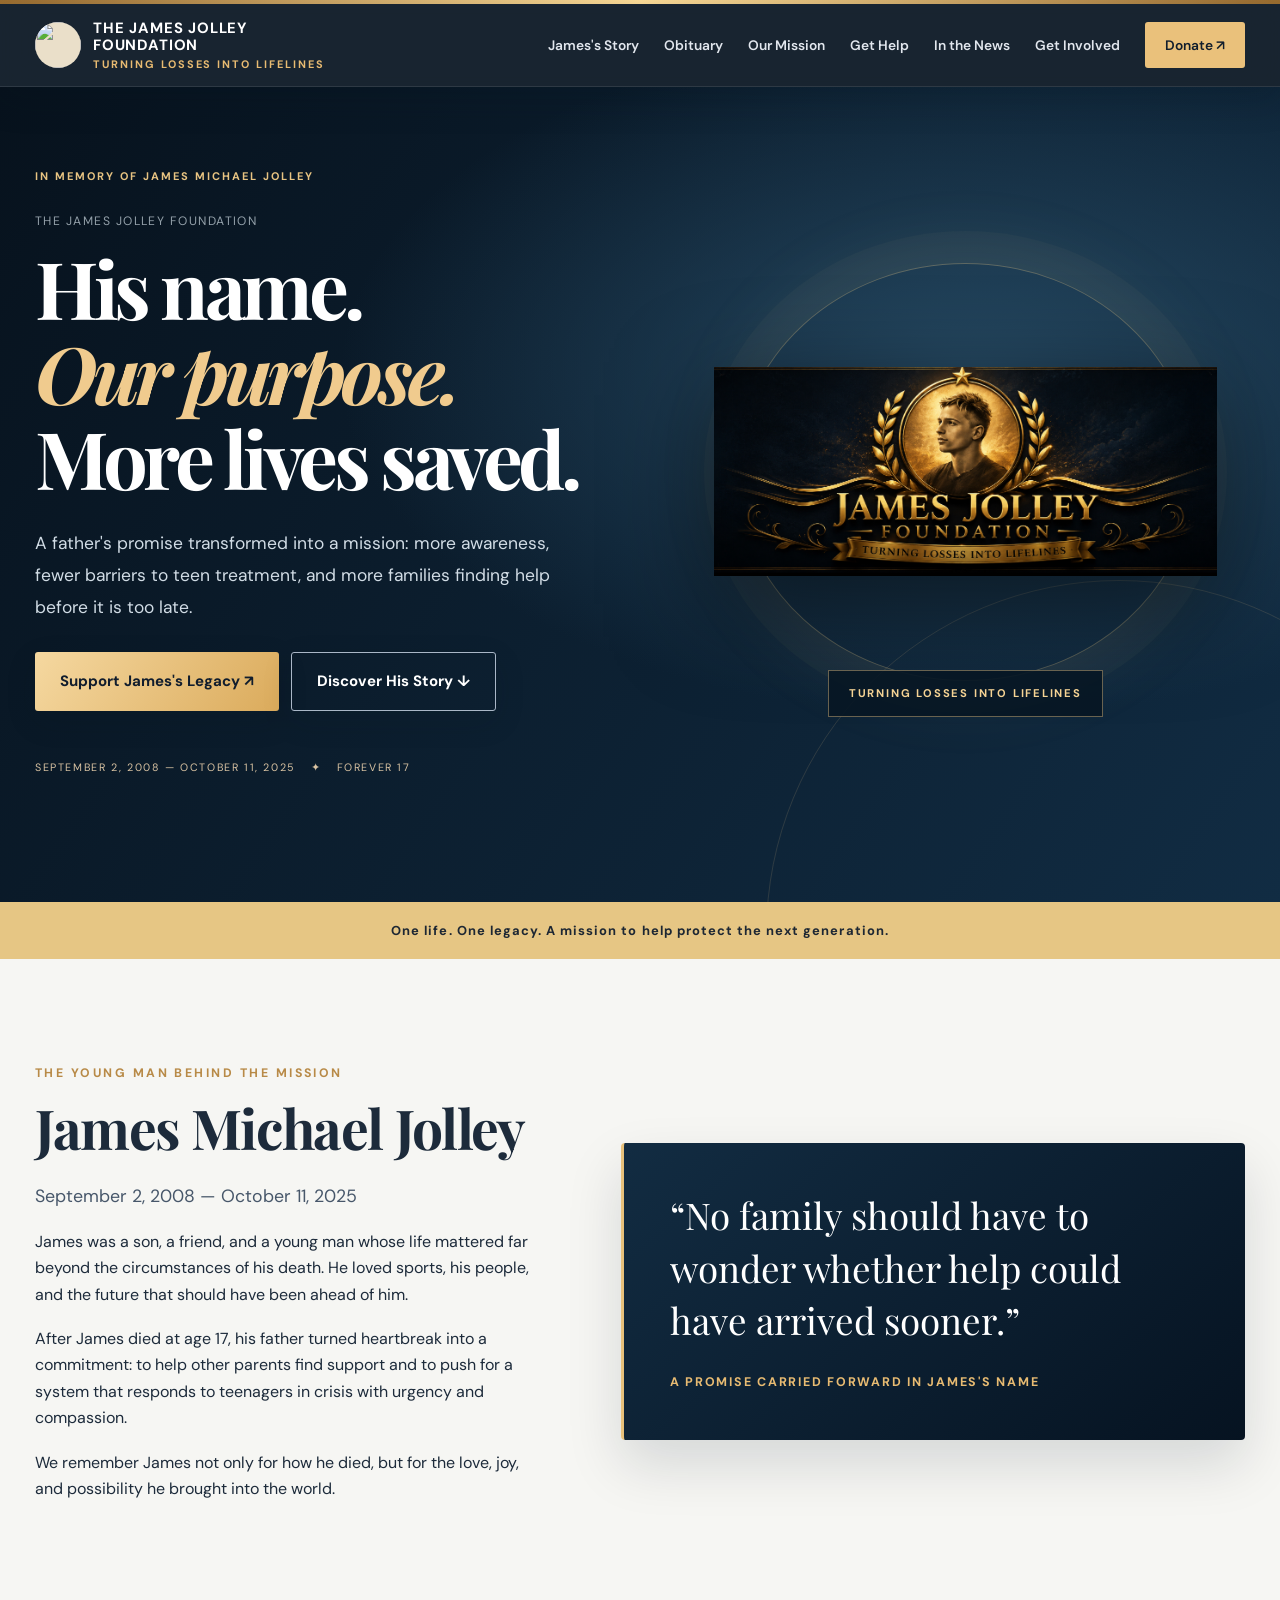
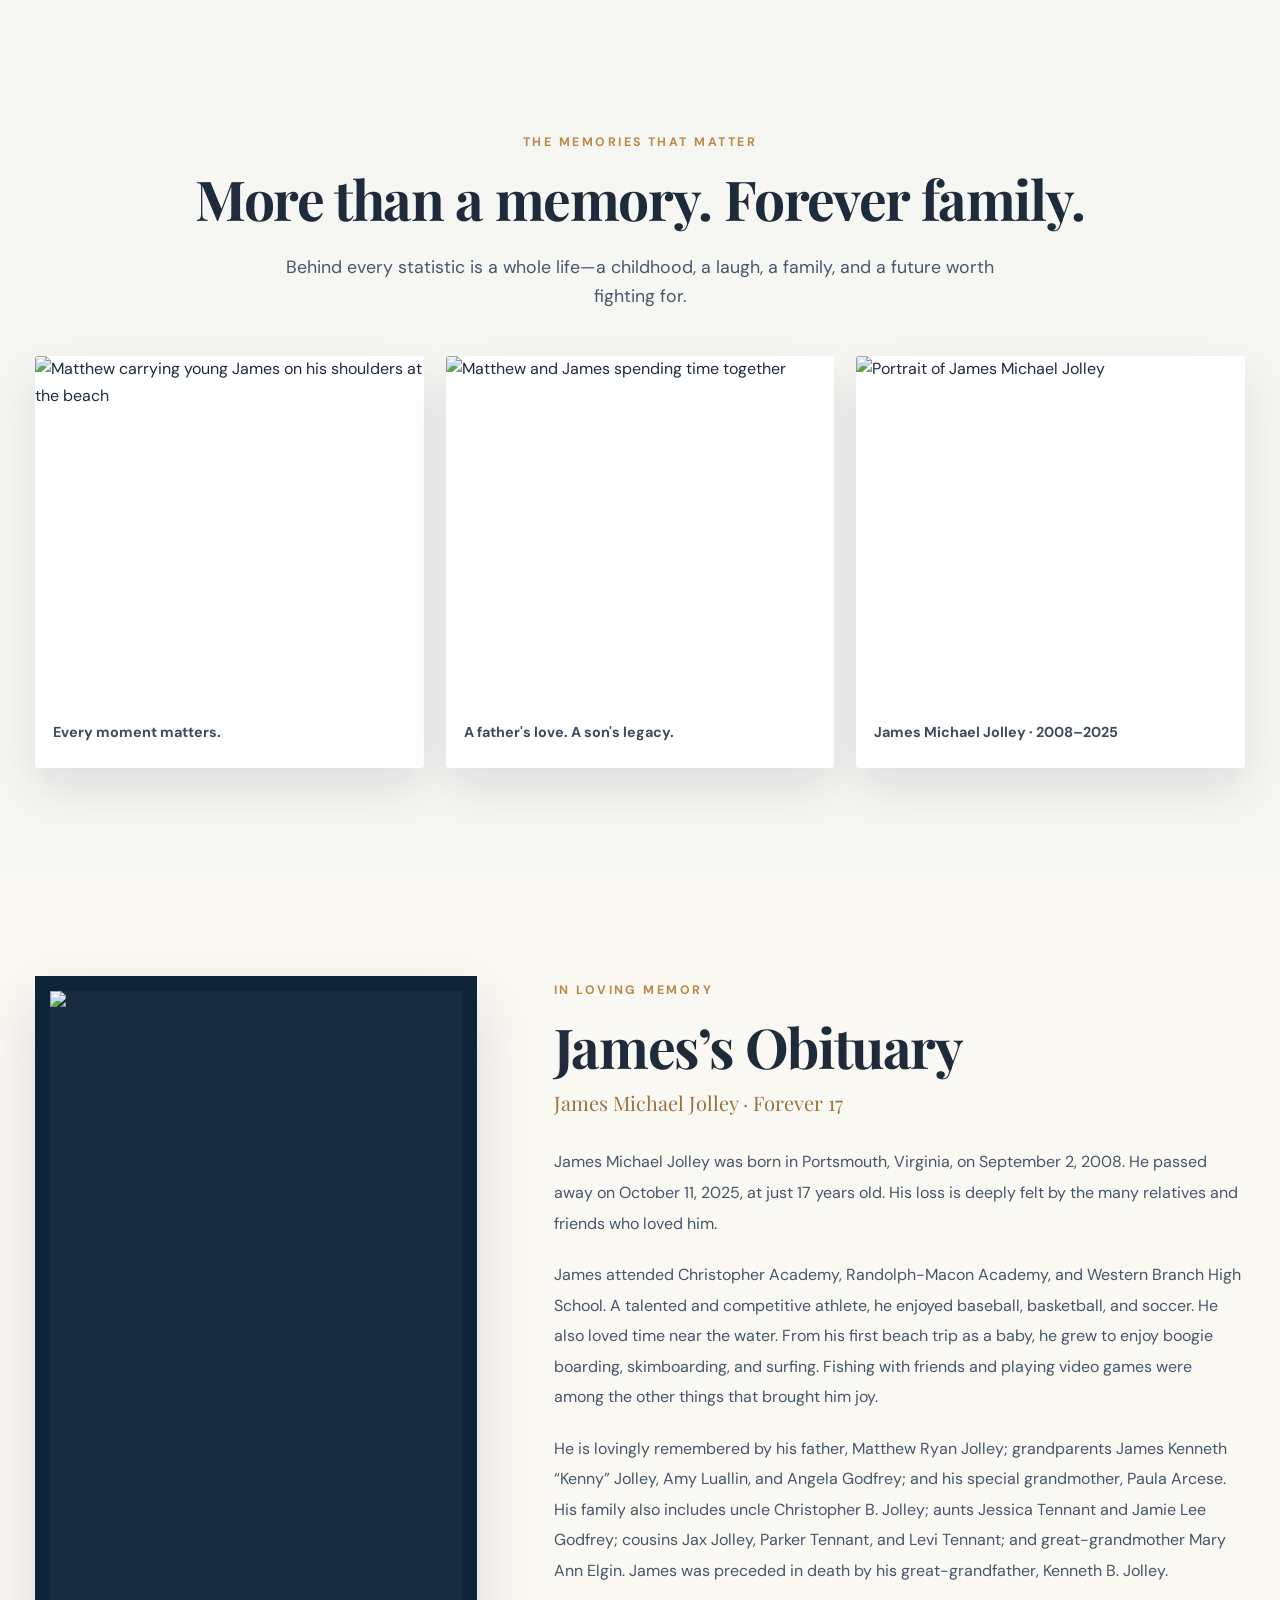
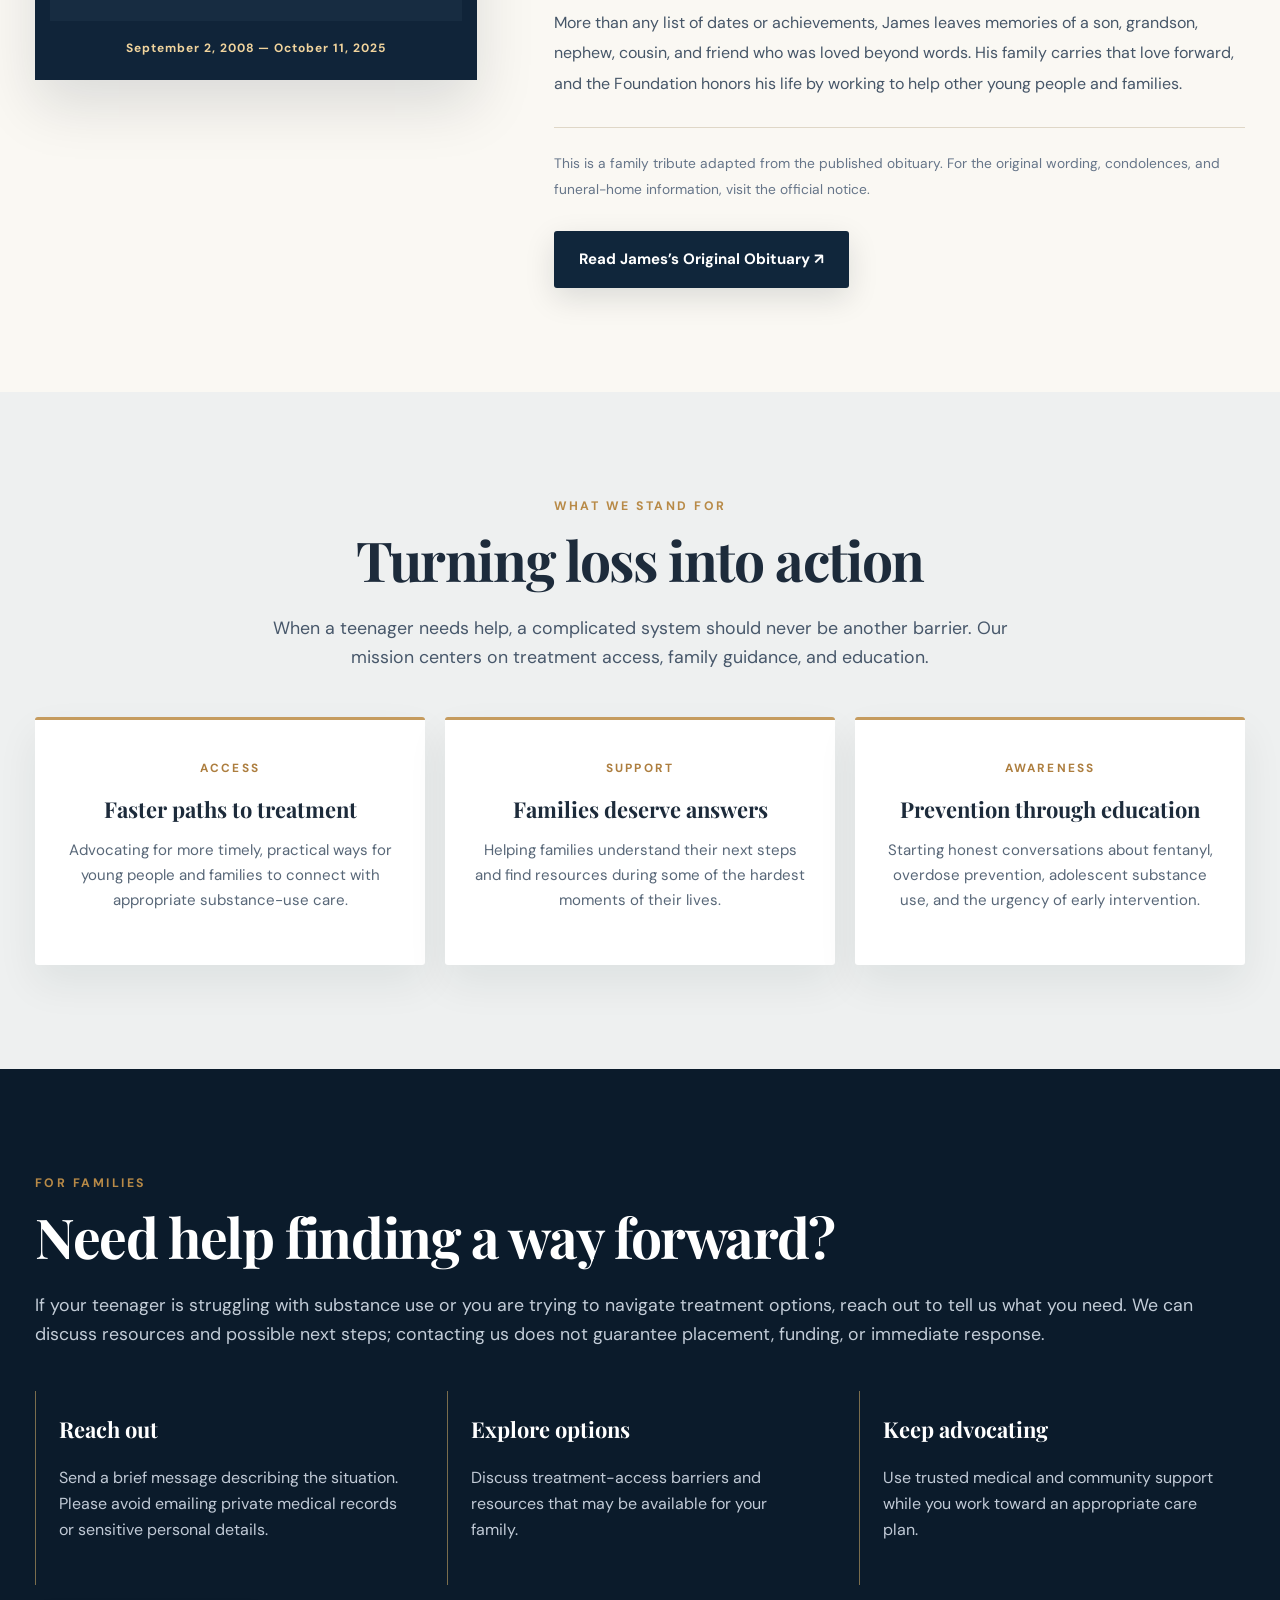
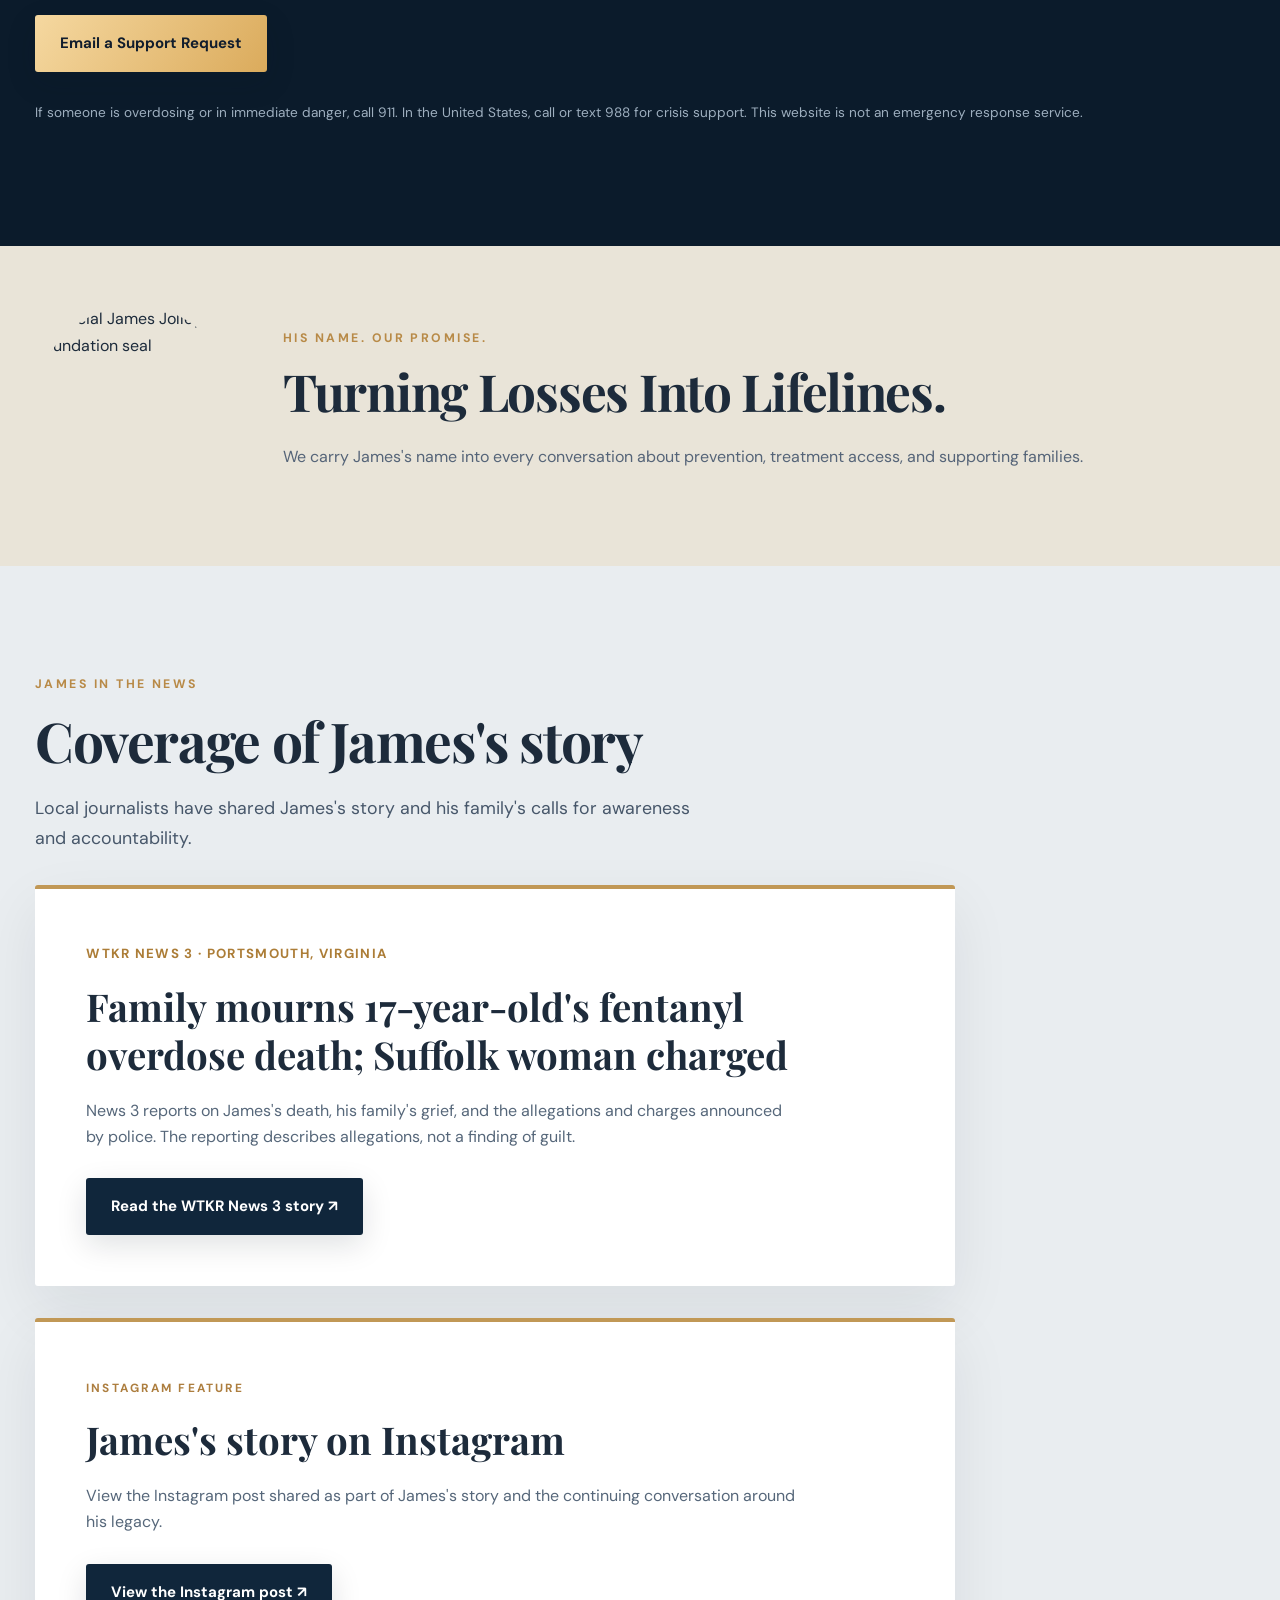
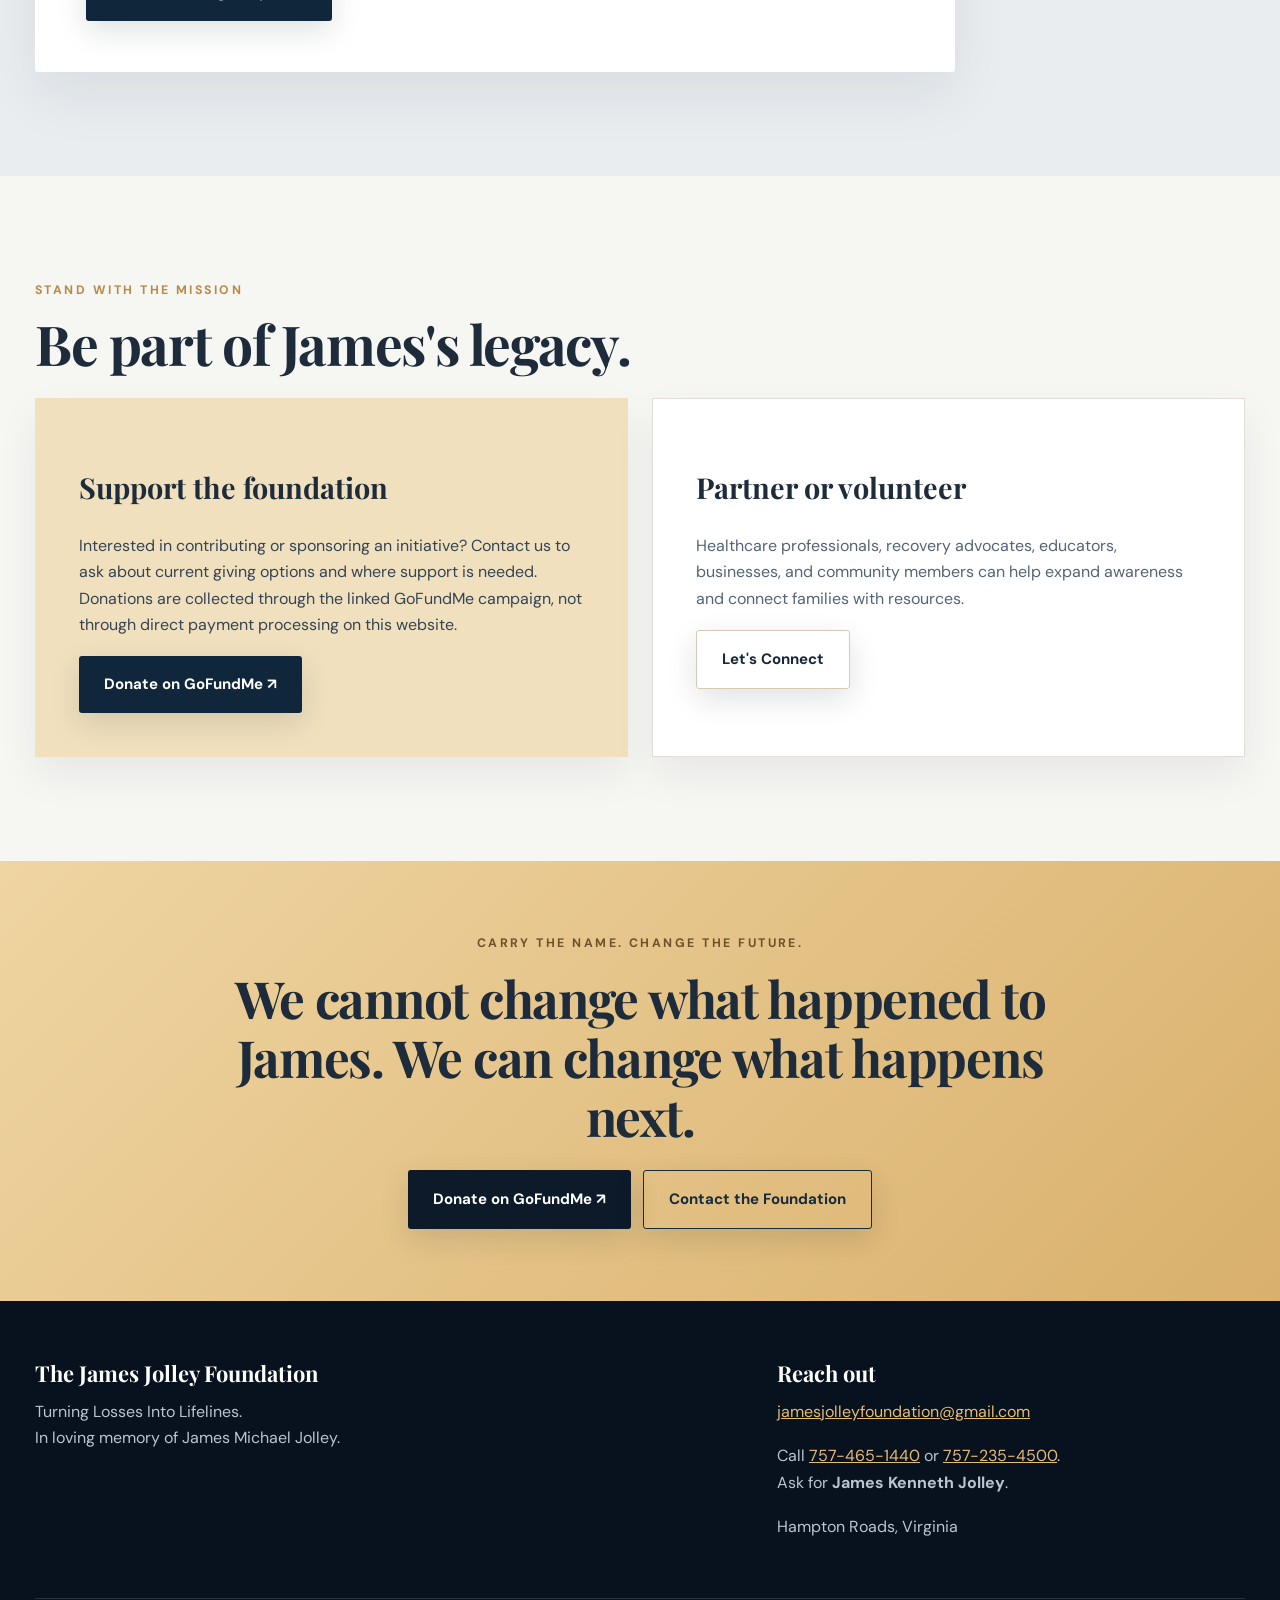
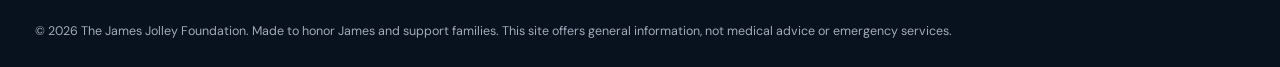
==== commit c5ffb62c: "Add Foundation contact numbers to footer" ====
--- a/public/foundation-home.html
+++ b/public/foundation-home.html
@@ -24,6 +24,6 @@
 <section class="seal-strip"><div class="wrap seal-content"><img src="https://raw.githubusercontent.com/jolleyleads/matthewjolley/main/foundation-seal.jpg" alt="Official James Jolley Foundation seal" loading="lazy"><div><span class="eyebrow">His name. Our promise.</span><h2>Turning Losses Into Lifelines.</h2><p>We carry James's name into every conversation about prevention, treatment access, and supporting families.</p></div></div></section><section class="section press-coverage" id="news"><div class="wrap"><span class="eyebrow">James in the News</span><h2>Coverage of James's story</h2><p class="intro">Local journalists have shared James's story and his family's calls for awareness and accountability.</p><article class="news-feature"><div><span class="num">WTKR NEWS 3 · PORTSMOUTH, VIRGINIA</span><h3>Family mourns 17-year-old's fentanyl overdose death; Suffolk woman charged</h3><p>News 3 reports on James's death, his family's grief, and the allegations and charges announced by police. The reporting describes allegations, not a finding of guilt.</p><a class="btn dark" href="https://www.wtkr.com/news/in-the-community/portsmouth/suffolk-woman-accused-of-supplying-fentanyl-that-caused-portsmouth-boys-death" target="_blank" rel="noopener noreferrer">Read the WTKR News 3 story ↗</a></div></article><article class="news-feature"><div><span class="feature-label">INSTAGRAM FEATURE</span><h3>James's story on Instagram</h3><p>View the Instagram post shared as part of James's story and the continuing conversation around his legacy.</p><a class="btn dark" href="https://www.instagram.com/p/DZ-FEnLkZo4/?img_index=1" target="_blank" rel="noopener noreferrer">View the Instagram post ↗</a></div></article></div></section><section class="section" id="support"><div class="wrap"><div class="eyebrow">Stand with the mission</div><h2>Be part of James's legacy.</h2><div class="support"><div class="support-card emphasis"><h3>Support the foundation</h3><p>Interested in contributing or sponsoring an initiative? Contact us to ask about current giving options and where support is needed. Donations are collected through the linked GoFundMe campaign, not through direct payment processing on this website.</p><a class="btn dark" href="https://gofund.me/a32feebae" target="_blank" rel="noopener noreferrer">Donate on GoFundMe ↗</a></div><div class="support-card"><h3>Partner or volunteer</h3><p>Healthcare professionals, recovery advocates, educators, businesses, and community members can help expand awareness and connect families with resources.</p><a class="btn light" href="mailto:jamesjolleyfoundation@gmail.com?subject=Foundation%20Partnership%20Inquiry">Let's Connect</a></div></div></div></section>
 <section class="banner" id="contact"><div class="eyebrow" style="color:#6e522b">Carry the name. Change the future.</div><h2>We cannot change what happened to James. We can change what happens next.</h2><div class="banner-buttons"><a class="btn" href="https://gofund.me/a32feebae" target="_blank" rel="noopener noreferrer">Donate on GoFundMe ↗</a><a class="btn banner-outline" href="mailto:jamesjolleyfoundation@gmail.com?subject=Contact%20The%20James%20Jolley%20Foundation">Contact the Foundation</a></div></section>
 </main>
-<footer><div class="wrap"><div class="footer-grid"><div><h3>The James Jolley Foundation</h3><p>Turning Losses Into Lifelines.<br>In loving memory of James Michael Jolley.</p></div><div><h3>Reach out</h3><p><a href="mailto:jamesjolleyfoundation@gmail.com">jamesjolleyfoundation@gmail.com</a></p><p>Hampton Roads, Virginia</p></div></div><div class="fineprint">© <span id="year">2026</span> The James Jolley Foundation. Made to honor James and support families. This site offers general information, not medical advice or emergency services.</div></div></footer>
+<footer><div class="wrap"><div class="footer-grid"><div><h3>The James Jolley Foundation</h3><p>Turning Losses Into Lifelines.<br>In loving memory of James Michael Jolley.</p></div><div><h3>Reach out</h3><p><a href="mailto:jamesjolleyfoundation@gmail.com">jamesjolleyfoundation@gmail.com</a></p><p class="foundation-contact">Call <a href="tel:+17574651440">757-465-1440</a> or <a href="tel:+17572354500">757-235-4500</a>.<br>Ask for <strong>James Kenneth Jolley</strong>.</p><p>Hampton Roads, Virginia</p></div></div><div class="fineprint">© <span id="year">2026</span> The James Jolley Foundation. Made to honor James and support families. This site offers general information, not medical advice or emergency services.</div></div></footer>
 <script>document.getElementById('year').textContent=new Date().getFullYear();const m=document.getElementById('menu'),n=document.getElementById('navlinks');m.addEventListener('click',()=>{const o=n.classList.toggle('open');m.setAttribute('aria-expanded',String(o));});n.querySelectorAll('a').forEach(a=>a.addEventListener('click',()=>{n.classList.remove('open');m.setAttribute('aria-expanded','false')}));let ticking=false;function updateWatermark(){document.documentElement.style.setProperty('--ambient',(0.013+Math.min(1,window.scrollY/Math.max(300,window.innerHeight))*0.06).toFixed(3));ticking=false}window.addEventListener('scroll',()=>{if(!ticking){window.requestAnimationFrame(updateWatermark);ticking=true}},{passive:true});updateWatermark();</script>
 </body></html>
--- a/public/modern.css
+++ b/public/modern.css
@@ -39,3 +39,15 @@
 
 /* Clean unnumbered sections */
 .feature-label{display:inline-block;font-size:.74rem;letter-spacing:.18em;font-weight:700;color:#ad7e3f;text-transform:uppercase}.step{padding-top:26px}.step h3{margin-top:0}
+
+/* Dedicated obituary tribute */
+.obituary-section{background:#faf8f3}
+.obituary-grid{display:grid;grid-template-columns:minmax(270px,.78fr) minmax(0,1.22fr);gap:clamp(32px,6vw,88px);align-items:start}
+.obituary-photo{position:sticky;top:115px;background:#102439;padding:15px;box-shadow:0 25px 55px #07152520}
+.obituary-photo img{display:block;width:100%;height:min(630px,65vw);object-fit:contain;object-position:center;background:#172c41}
+.obituary-dates{text-align:center;color:#f1d49d;letter-spacing:.08em;font-size:.75rem;font-weight:700;padding:18px 6px 6px}
+.obituary-copy h2{margin-bottom:8px}.obituary-subtitle{font-family:'Playfair Display',Georgia,serif;color:#9a713f;font-size:1.25rem;margin-bottom:28px}
+.obituary-copy p{font-size:1rem;line-height:1.91;color:#465668;margin-bottom:21px}
+.obituary-copy .obituary-source{font-size:.86rem;color:#667589;border-top:1px solid #dfd7c7;padding-top:22px;margin-top:28px}
+.obituary-copy .btn{margin-top:7px}
+@media(max-width:800px){.obituary-grid{grid-template-columns:1fr;gap:30px}.obituary-photo{position:static;max-width:520px;margin:auto;width:100%}.obituary-photo img{height:410px}.obituary-copy h2{font-size:2.65rem}}
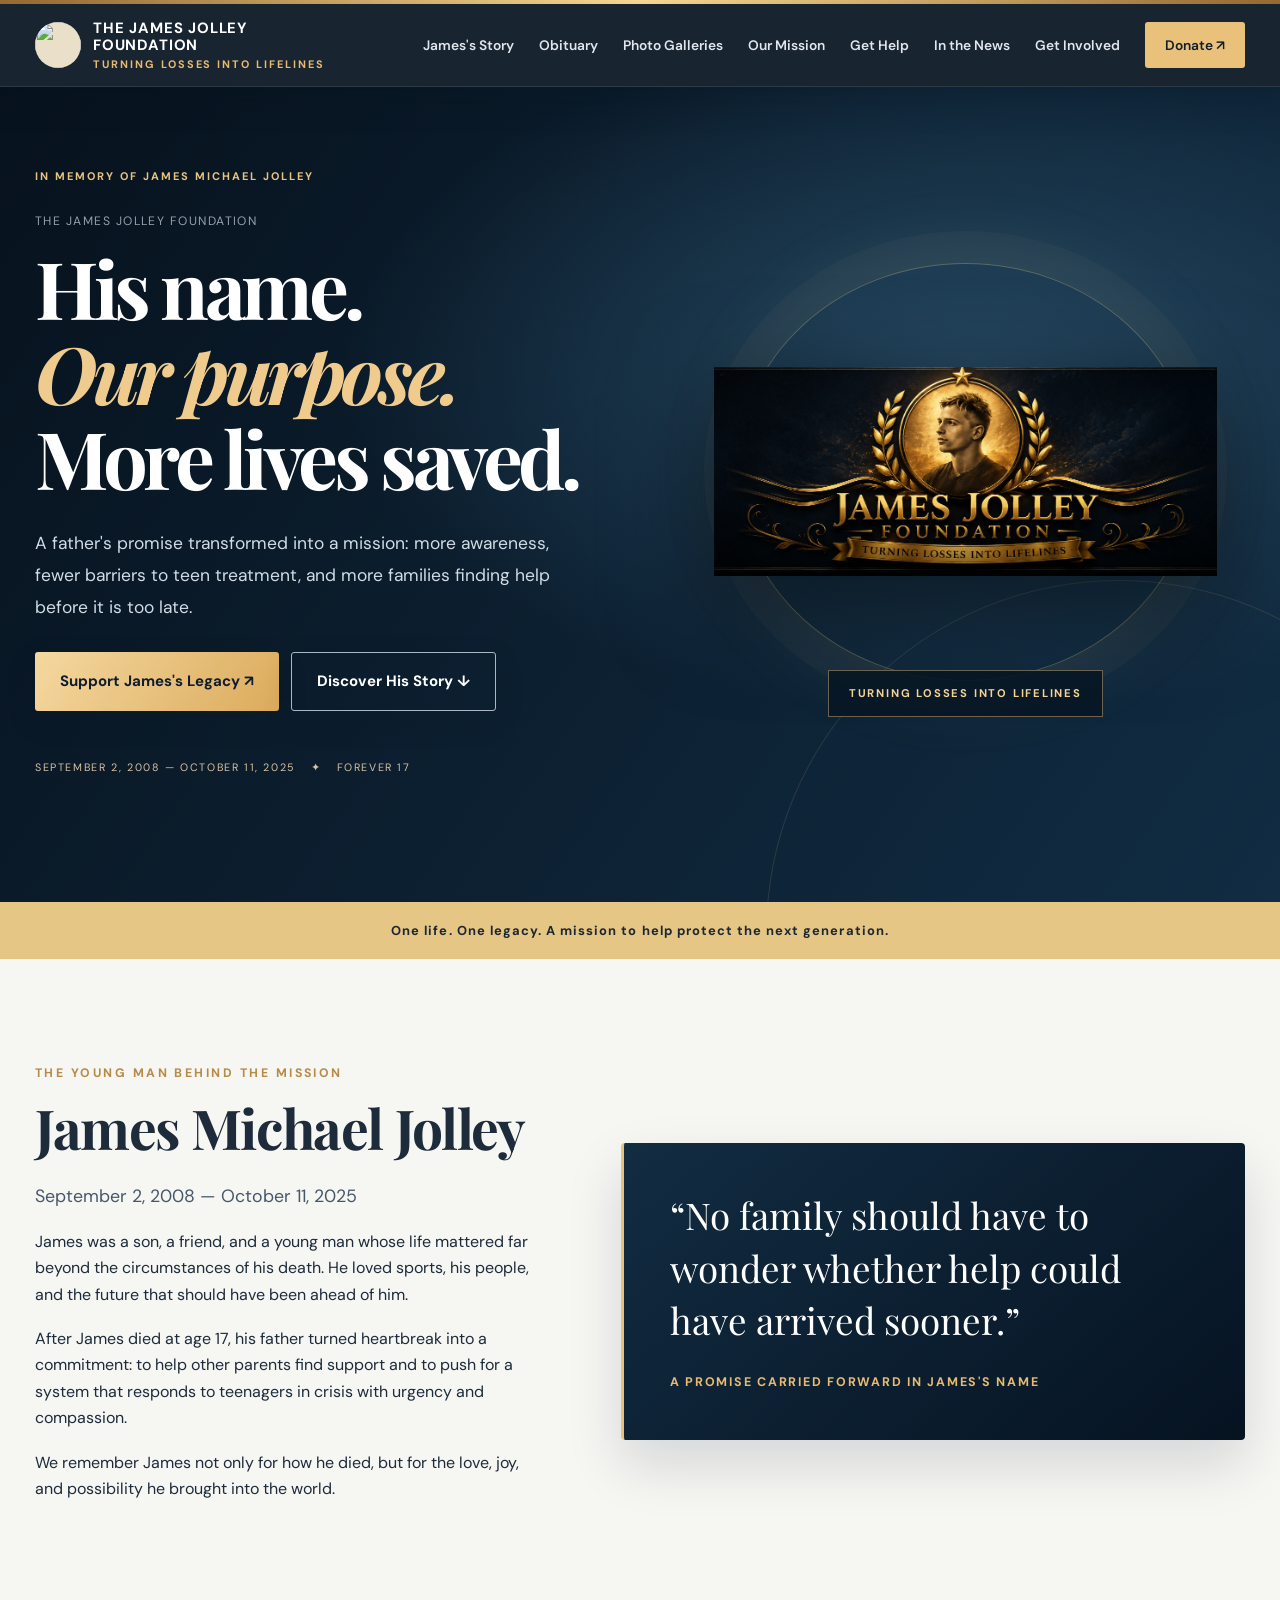
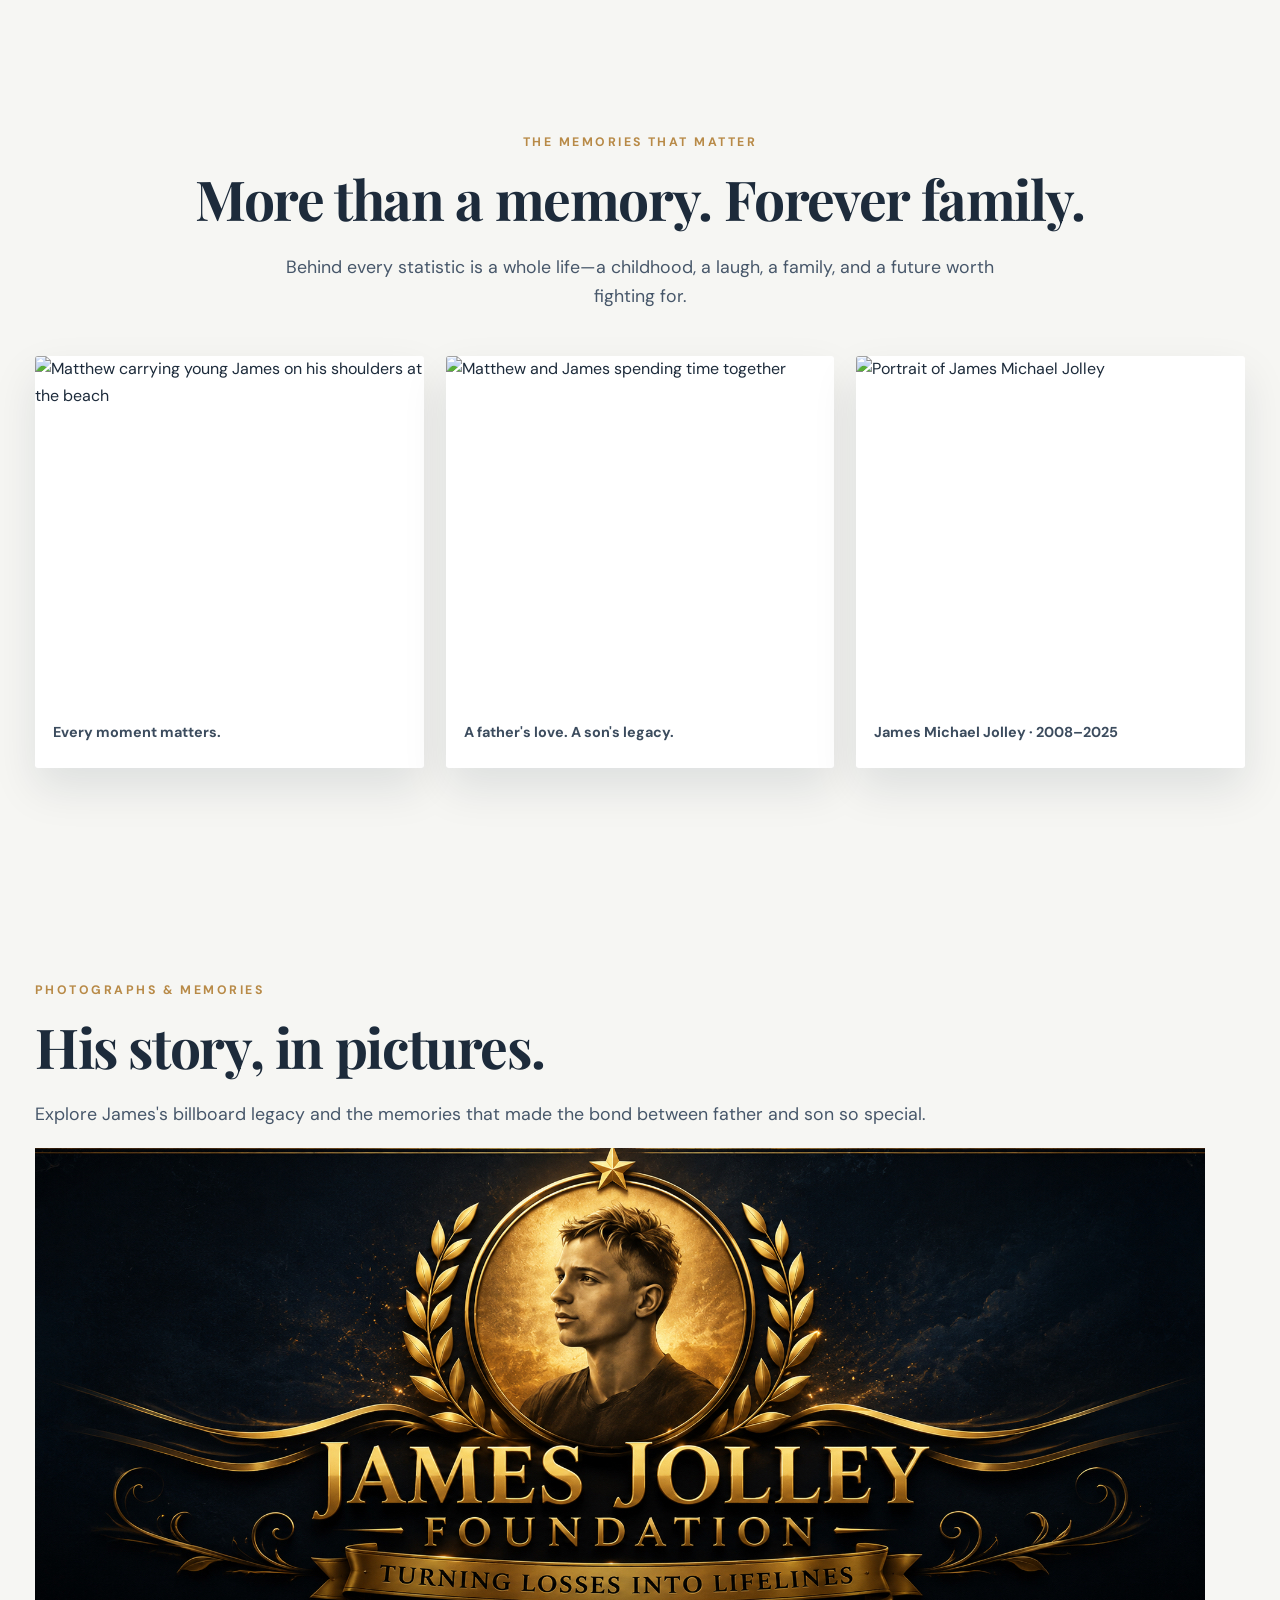
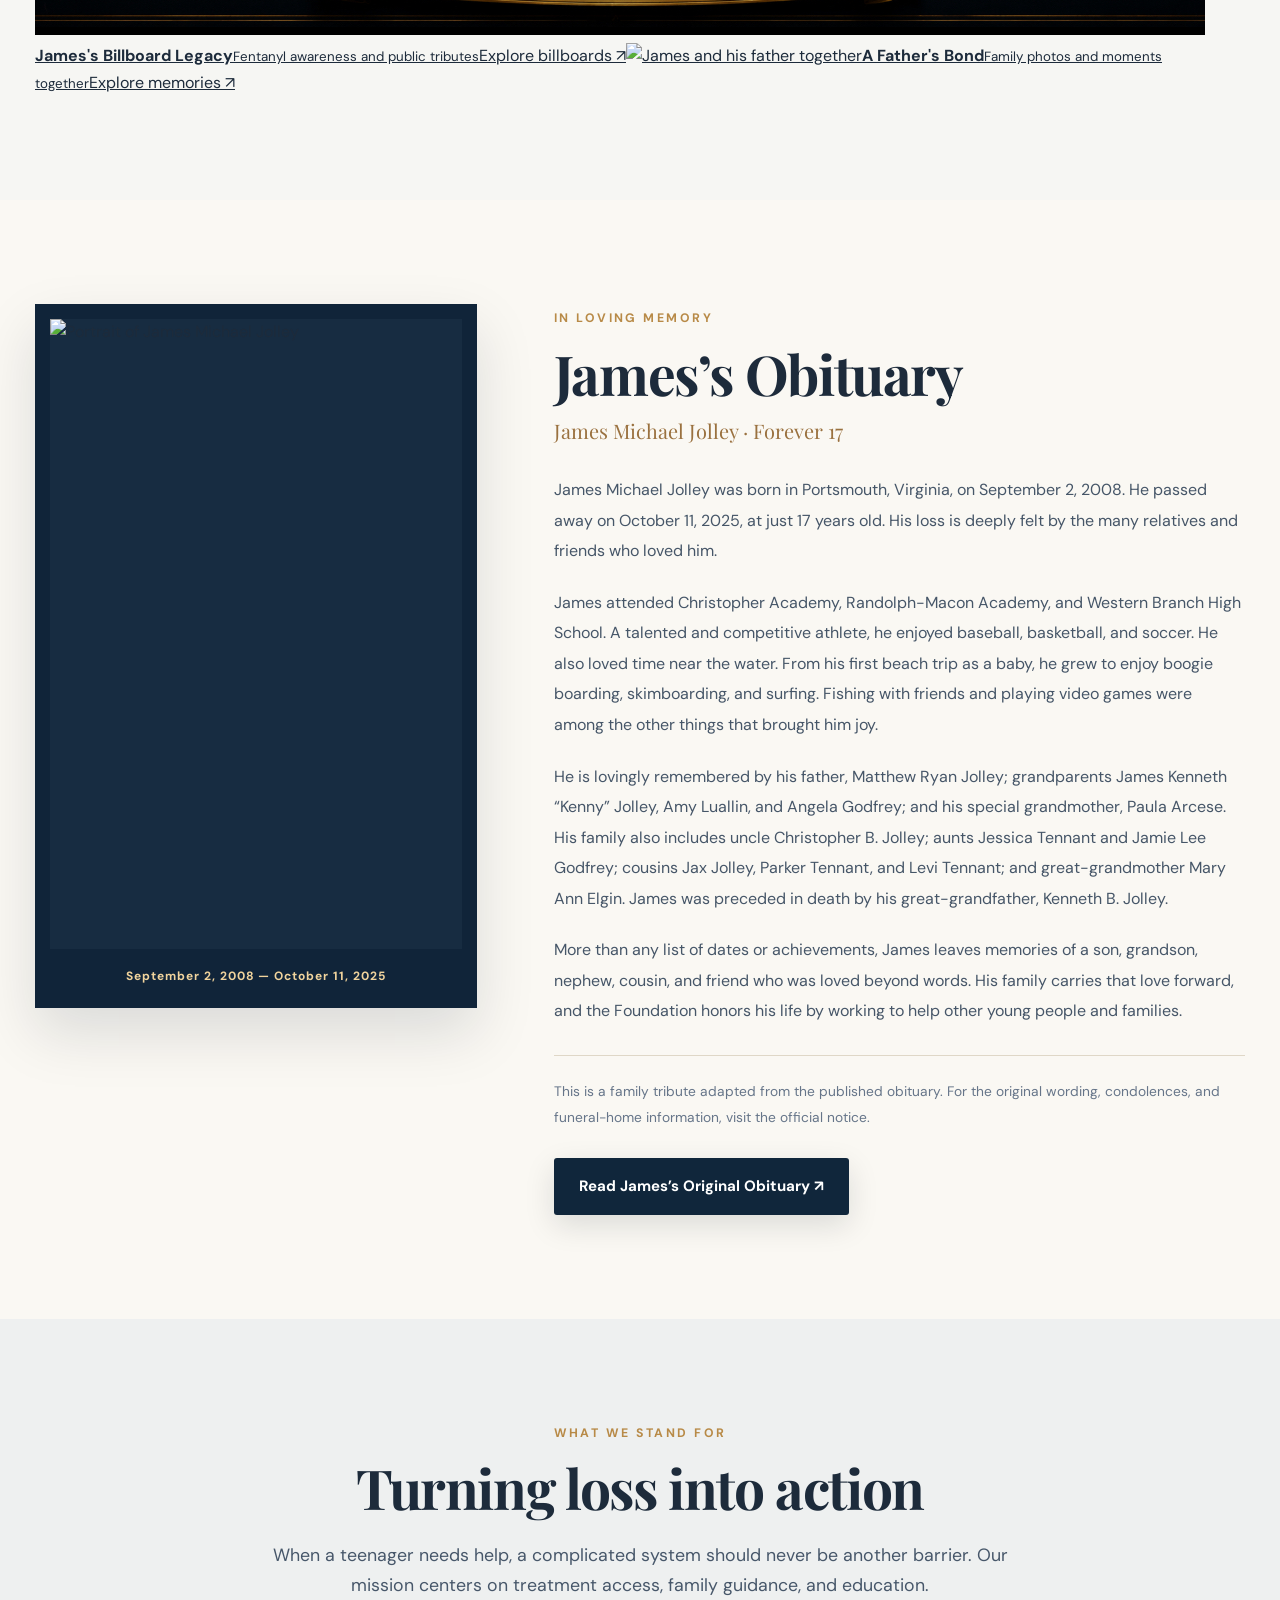
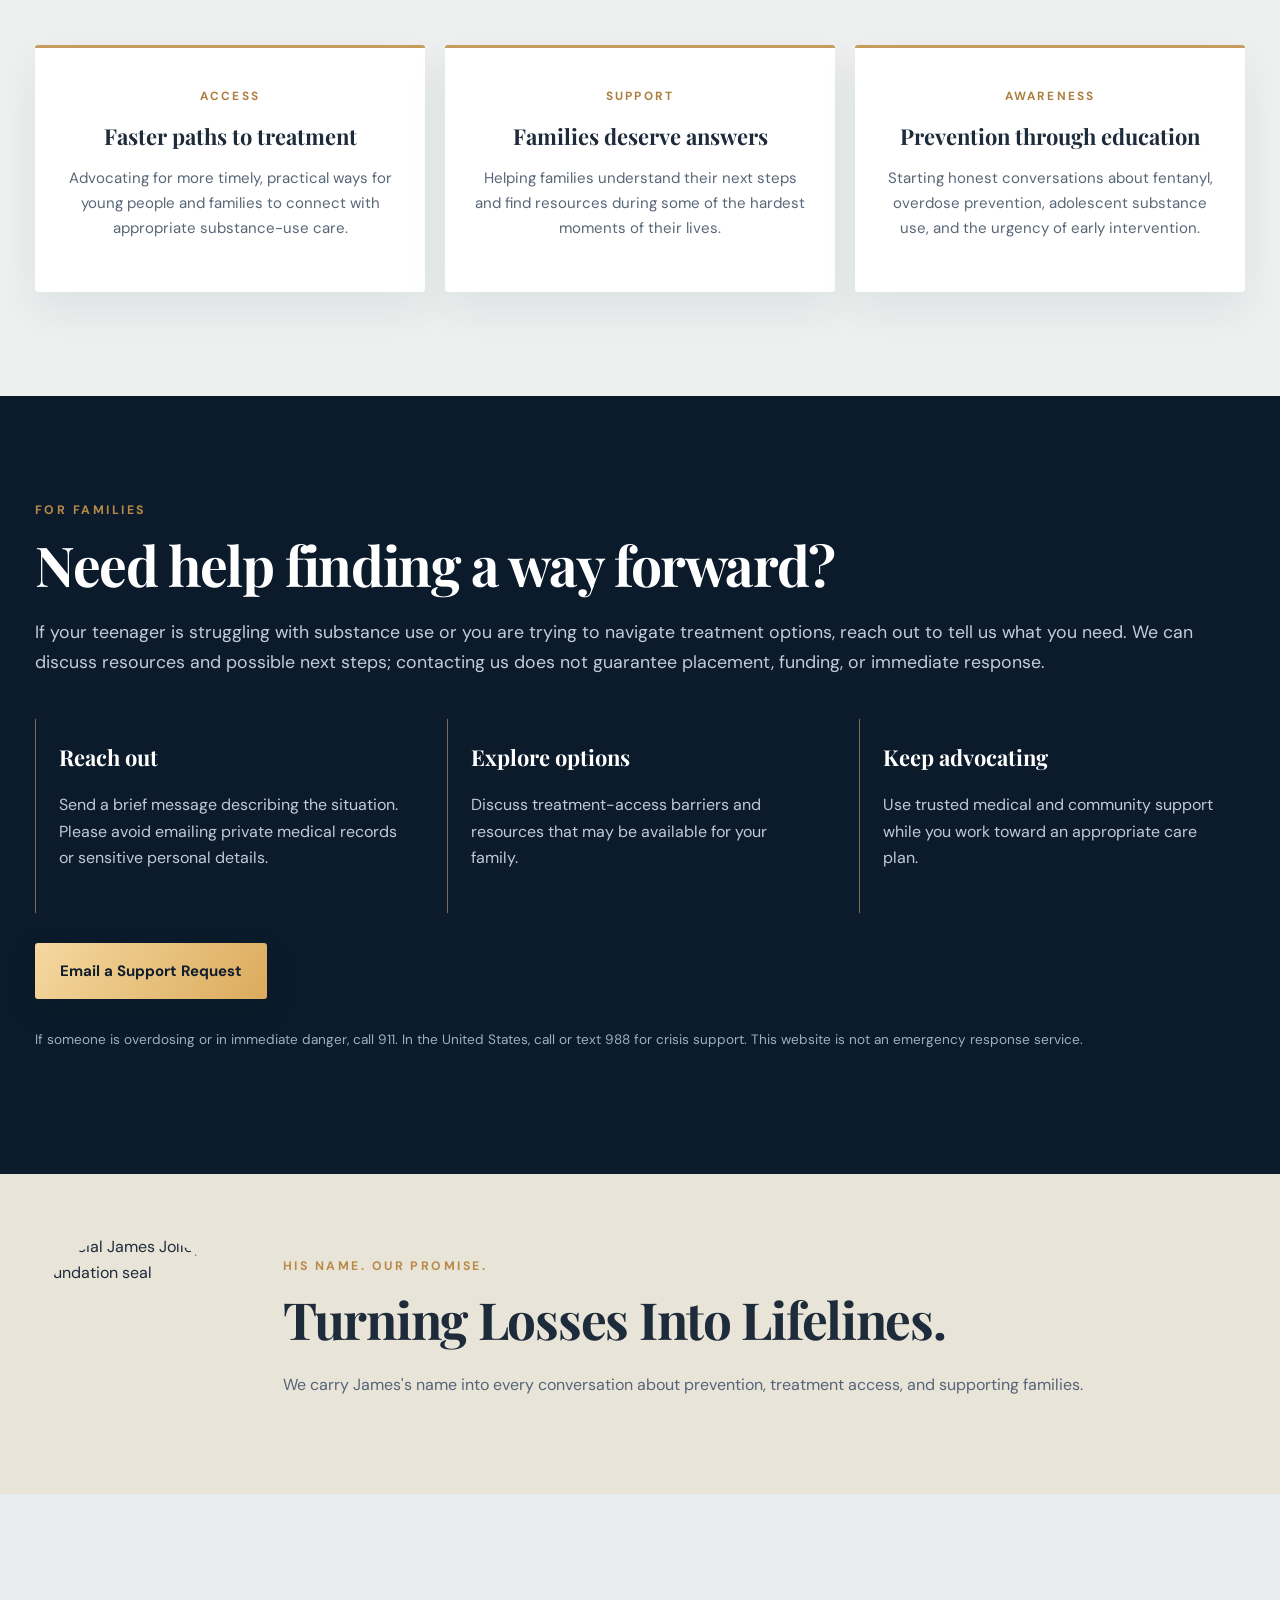
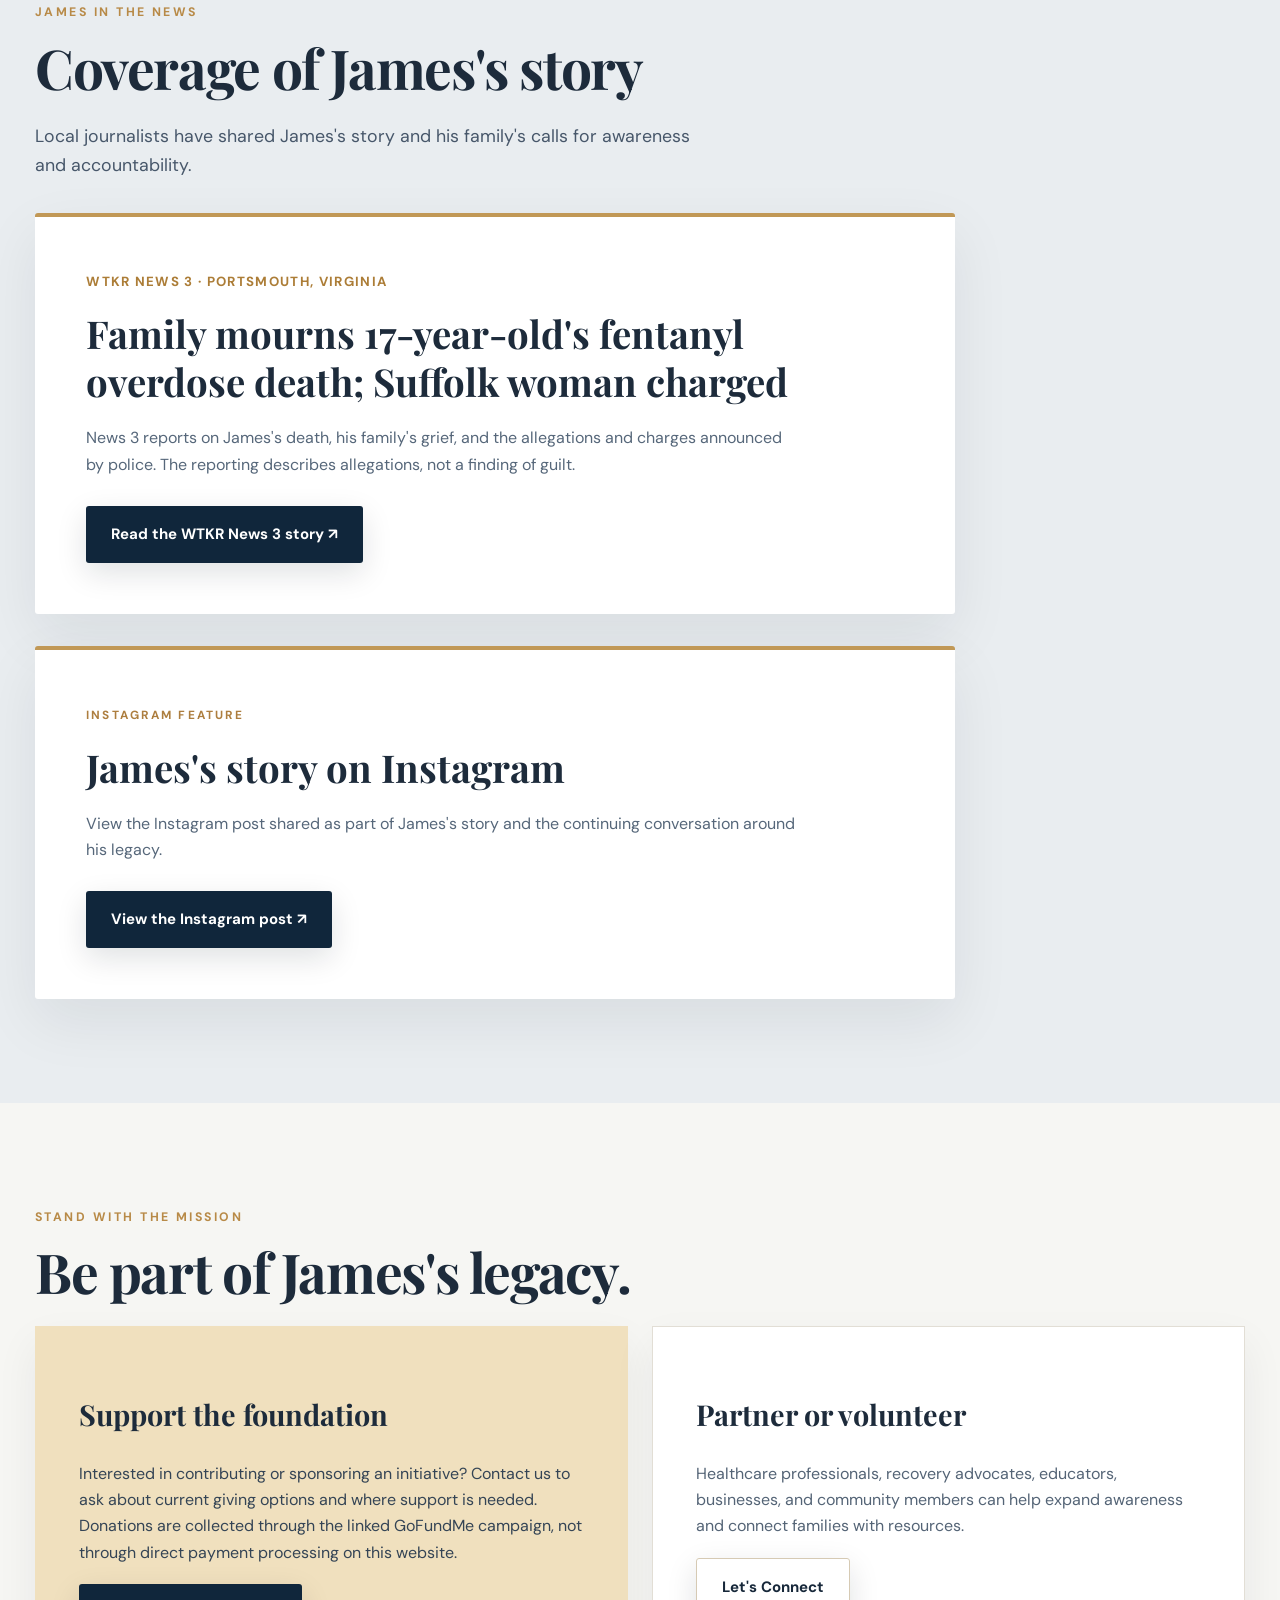
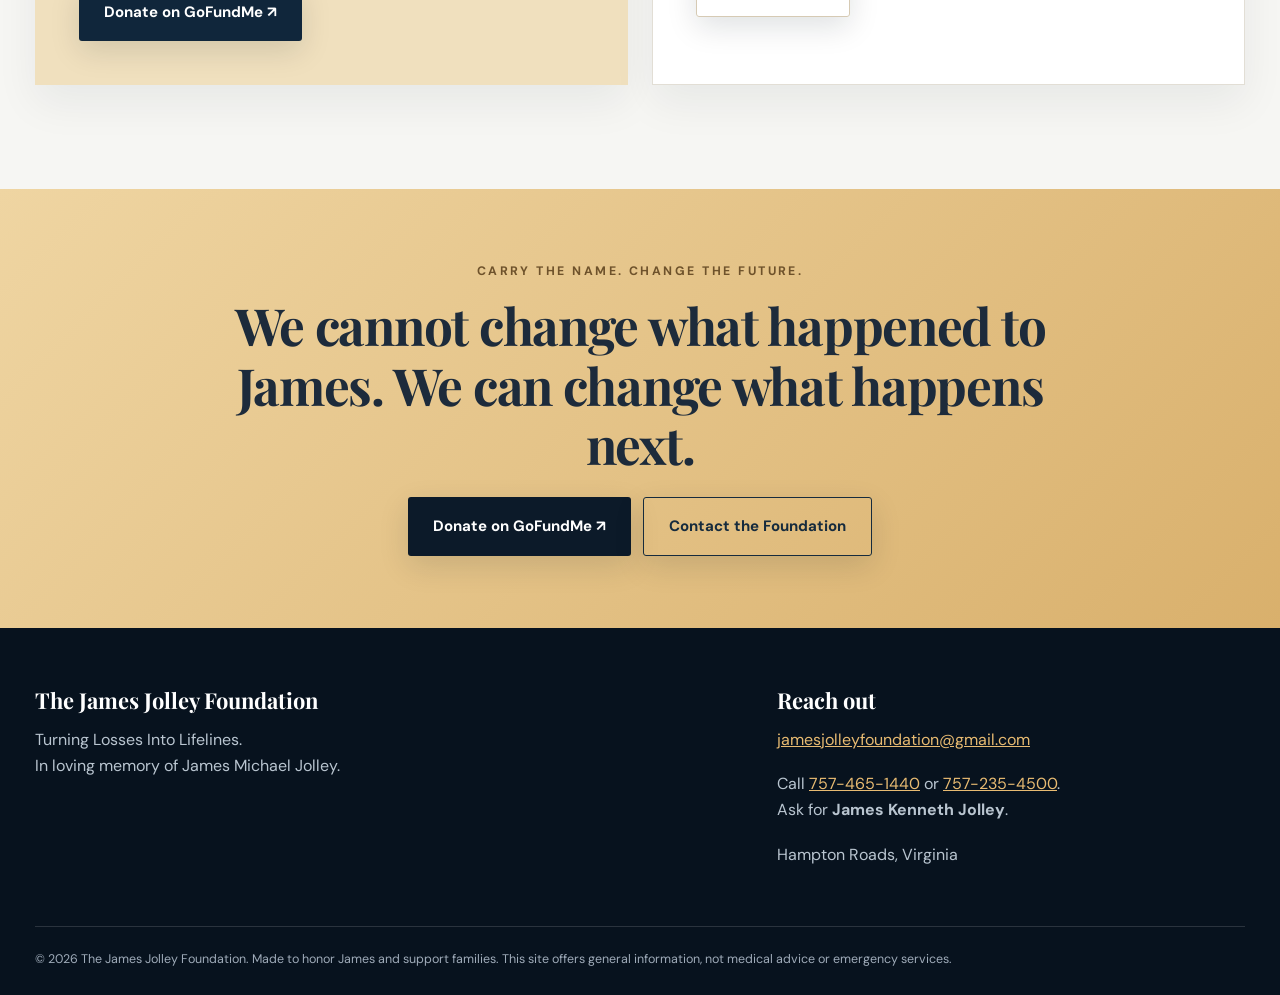
==== commit 1f3c1a3f: "Add memorial photo gallery entry points and navigation to foundation homepage" ====
--- a/public/foundation-home.html
+++ b/public/foundation-home.html
@@ -14,12 +14,12 @@
 .memory-grid{display:grid;grid-template-columns:repeat(3,1fr);gap:20px;margin-top:36px}.memory-grid figure{margin:0;background:#fff;box-shadow:0 10px 32px #0d253015}.memory-grid img{width:100%;height:310px;display:block;object-fit:cover}.memory-grid figcaption{padding:15px 18px;font-size:.9rem;font-weight:700;color:#3c4c5e}.seal-strip{background:#e9e4d8;padding:60px 0}.seal-content{display:grid;grid-template-columns:200px 1fr;align-items:center;gap:48px}.seal-content img{width:200px;height:200px;object-fit:contain;border-radius:50%}.seal-content p{color:#556478}@media(max-width:720px){.memory-grid{grid-template-columns:1fr}.memory-grid img{height:330px}.seal-content{grid-template-columns:1fr;text-align:center;gap:15px}.seal-content img{margin:auto;width:170px;height:170px}} </style><link rel="stylesheet" href="/public/modern.css"></head>
 <body>
 <div class="topline"></div>
-<header><div class="wrap nav"><a class="brand" href="#home" aria-label="James Jolley Foundation home"><img class="brand-logo" src="https://raw.githubusercontent.com/jolleyleads/matthewjolley/main/foundation-seal.jpg" width="46" height="46" alt=""><span class="brandname">THE JAMES JOLLEY<br>FOUNDATION<small>TURNING LOSSES INTO LIFELINES</small></span></a><button class="menu" id="menu" aria-controls="navlinks" aria-expanded="false" aria-label="Toggle navigation">☰ Menu</button><nav class="links" id="navlinks" aria-label="Main navigation"><a href="#story">James's Story</a><a href="#obituary">Obituary</a><a href="#mission">Our Mission</a><a href="#help">Get Help</a><a href="#news">In the News</a><a href="#support">Get Involved</a><a href="https://gofund.me/a32feebae" class="nav-give" target="_blank" rel="noopener noreferrer">Donate ↗</a></nav></div></header>
+<header><div class="wrap nav"><a class="brand" href="#home" aria-label="James Jolley Foundation home"><img class="brand-logo" src="https://raw.githubusercontent.com/jolleyleads/matthewjolley/main/foundation-seal.jpg" width="46" height="46" alt=""><span class="brandname">THE JAMES JOLLEY<br>FOUNDATION<small>TURNING LOSSES INTO LIFELINES</small></span></a><button class="menu" id="menu" aria-controls="navlinks" aria-expanded="false" aria-label="Toggle navigation">☰ Menu</button><nav class="links" id="navlinks" aria-label="Main navigation"><a href="#story">James's Story</a><a href="#obituary">Obituary</a><a href="#galleries">Photo Galleries</a><a href="#mission">Our Mission</a><a href="#help">Get Help</a><a href="#news">In the News</a><a href="#support">Get Involved</a><a href="https://gofund.me/a32feebae" class="nav-give" target="_blank" rel="noopener noreferrer">Donate ↗</a></nav></div></header>
 <main id="home">
 <section class="hero" aria-labelledby="hero-title"><div class="wrap hero-inner"><div class="hero-intro"><div class="hero-kicker">IN MEMORY OF JAMES MICHAEL JOLLEY</div><div class="hero-overline">The James Jolley Foundation</div><h1 id="hero-title">His name.<br><em>Our purpose.</em><br>More lives saved.</h1><p class="hero-copy">A father's promise transformed into a mission: more awareness, fewer barriers to teen treatment, and more families finding help before it is too late.</p><div class="actions"><a class="btn gold" href="https://gofund.me/a32feebae" target="_blank" rel="noopener noreferrer">Support James's Legacy ↗</a><a class="btn outline" href="#story">Discover His Story ↓</a></div><div class="hero-meta">SEPTEMBER 2, 2008 — OCTOBER 11, 2025 <span>✦</span> FOREVER 17</div></div><div class="cover-stage"><img class="cover-logo" src="/public/brand/james-jolley-foundation-v4.png" alt="Official James Jolley Foundation commemorative logo" fetchpriority="high"><div class="cover-plate">TURNING LOSSES INTO LIFELINES</div></div></div></section>
 <div class="missionline">One life. One legacy. A mission to help protect the next generation.</div>
 <section class="section" id="story"><div class="wrap split"><div><div class="eyebrow">The young man behind the mission</div><h2>James Michael Jolley</h2><p class="intro">September 2, 2008 — October 11, 2025</p><p>James was a son, a friend, and a young man whose life mattered far beyond the circumstances of his death. He loved sports, his people, and the future that should have been ahead of him.</p><p>After James died at age 17, his father turned heartbreak into a commitment: to help other parents find support and to push for a system that responds to teenagers in crisis with urgency and compassion.</p><p>We remember James not only for how he died, but for the love, joy, and possibility he brought into the world.</p></div><div class="story-quote"><p>“No family should have to wonder whether help could have arrived sooner.”</p><strong>A promise carried forward in James's name</strong></div></div></section>
-<section class="memories section" aria-labelledby="memories-heading"><div class="wrap"><div class="center"><span class="eyebrow">The memories that matter</span><h2 id="memories-heading">More than a memory. Forever family.</h2><p class="intro">Behind every statistic is a whole life—a childhood, a laugh, a family, and a future worth fighting for.</p></div><div class="memory-grid"><figure><img src="https://raw.githubusercontent.com/jolleyleads/matthewjolley/main/beach-memory.jpg" alt="Matthew carrying young James on his shoulders at the beach" loading="lazy"><figcaption>Every moment matters.</figcaption></figure><figure><img src="https://raw.githubusercontent.com/jolleyleads/matthewjolley/main/father-son.jpg" alt="Matthew and James spending time together" loading="lazy"><figcaption>A father's love. A son's legacy.</figcaption></figure><figure><img src="https://raw.githubusercontent.com/jolleyleads/matthewjolley/main/james-portrait.jpg" alt="Portrait of James Michael Jolley" loading="lazy"><figcaption>James Michael Jolley · 2008–2025</figcaption></figure></div></div></section><section class="section obituary-section" id="obituary" aria-labelledby="obituary-title"><div class="wrap obituary-grid"><div class="obituary-photo"><img src="https://raw.githubusercontent.com/jolleyleads/matthewjolley/main/james-portrait.jpg" alt="Portrait of James Michael Jolley" loading="lazy"><div class="obituary-dates">September 2, 2008 — October 11, 2025</div></div><div class="obituary-copy"><span class="eyebrow">In loving memory</span><h2 id="obituary-title">James’s Obituary</h2><div class="obituary-subtitle">James Michael Jolley · Forever 17</div><p>James Michael Jolley was born in Portsmouth, Virginia, on September 2, 2008. He passed away on October 11, 2025, at just 17 years old. His loss is deeply felt by the many relatives and friends who loved him.</p><p>James attended Christopher Academy, Randolph-Macon Academy, and Western Branch High School. A talented and competitive athlete, he enjoyed baseball, basketball, and soccer. He also loved time near the water. From his first beach trip as a baby, he grew to enjoy boogie boarding, skimboarding, and surfing. Fishing with friends and playing video games were among the other things that brought him joy.</p><p>He is lovingly remembered by his father, Matthew Ryan Jolley; grandparents James Kenneth “Kenny” Jolley, Amy Luallin, and Angela Godfrey; and his special grandmother, Paula Arcese. His family also includes uncle Christopher B. Jolley; aunts Jessica Tennant and Jamie Lee Godfrey; cousins Jax Jolley, Parker Tennant, and Levi Tennant; and great-grandmother Mary Ann Elgin. James was preceded in death by his great-grandfather, Kenneth B. Jolley.</p><p>More than any list of dates or achievements, James leaves memories of a son, grandson, nephew, cousin, and friend who was loved beyond words. His family carries that love forward, and the Foundation honors his life by working to help other young people and families.</p><p class="obituary-source">This is a family tribute adapted from the published obituary. For the original wording, condolences, and funeral-home information, visit the official notice.</p><a class="btn dark" href="https://www.bwfosterfuneralhome.com/obituaries/james-jolley" target="_blank" rel="noopener noreferrer">Read James’s Original Obituary ↗</a></div></div></section><section class="section features" id="mission"><div class="wrap center"><div class="eyebrow">What we stand for</div><h2>Turning loss into action</h2><p class="intro">When a teenager needs help, a complicated system should never be another barrier. Our mission centers on treatment access, family guidance, and education.</p><div class="cards"><article class="feature"><span class="feature-label">ACCESS</span><h3>Faster paths to treatment</h3><p>Advocating for more timely, practical ways for young people and families to connect with appropriate substance-use care.</p></article><article class="feature"><span class="feature-label">SUPPORT</span><h3>Families deserve answers</h3><p>Helping families understand their next steps and find resources during some of the hardest moments of their lives.</p></article><article class="feature"><span class="feature-label">AWARENESS</span><h3>Prevention through education</h3><p>Starting honest conversations about fentanyl, overdose prevention, adolescent substance use, and the urgency of early intervention.</p></article></div></div></section>
+<section class="memories section" aria-labelledby="memories-heading"><div class="wrap"><div class="center"><span class="eyebrow">The memories that matter</span><h2 id="memories-heading">More than a memory. Forever family.</h2><p class="intro">Behind every statistic is a whole life—a childhood, a laugh, a family, and a future worth fighting for.</p></div><div class="memory-grid"><figure><img src="https://raw.githubusercontent.com/jolleyleads/matthewjolley/main/beach-memory.jpg" alt="Matthew carrying young James on his shoulders at the beach" loading="lazy"><figcaption>Every moment matters.</figcaption></figure><figure><img src="https://raw.githubusercontent.com/jolleyleads/matthewjolley/main/father-son.jpg" alt="Matthew and James spending time together" loading="lazy"><figcaption>A father's love. A son's legacy.</figcaption></figure><figure><img src="https://raw.githubusercontent.com/jolleyleads/matthewjolley/main/james-portrait.jpg" alt="Portrait of James Michael Jolley" loading="lazy"><figcaption>James Michael Jolley · 2008–2025</figcaption></figure></div></div></section><section class="section gallery-intro" id="galleries"><div class="wrap"><span class="eyebrow">Photographs &amp; Memories</span><h2>His story, in pictures.</h2><p class="intro">Explore James's billboard legacy and the memories that made the bond between father and son so special.</p><div class="gallery-links"><a class="gallery-link" href="/public/gallery/index.html#billboards"><span class="gallery-link-image gallery-billboard-cover"><img src="/public/brand/james-jolley-foundation-v4.png" alt="James Jolley Foundation logo"></span><span class="gallery-link-copy"><strong>James's Billboard Legacy</strong><small>Fentanyl awareness and public tributes</small><span class="gallery-link-action">Explore billboards ↗</span></span></a><a class="gallery-link" href="/public/gallery/index.html#fathers-bond"><span class="gallery-link-image"><img src="https://raw.githubusercontent.com/jolleyleads/matthewjolley/main/father-son.jpg" alt="James and his father together"></span><span class="gallery-link-copy"><strong>A Father's Bond</strong><small>Family photos and moments together</small><span class="gallery-link-action">Explore memories ↗</span></span></a></div></div></section><section class="section obituary-section" id="obituary" aria-labelledby="obituary-title"><div class="wrap obituary-grid"><div class="obituary-photo"><img src="https://raw.githubusercontent.com/jolleyleads/matthewjolley/main/james-portrait.jpg" alt="Portrait of James Michael Jolley" loading="lazy"><div class="obituary-dates">September 2, 2008 — October 11, 2025</div></div><div class="obituary-copy"><span class="eyebrow">In loving memory</span><h2 id="obituary-title">James’s Obituary</h2><div class="obituary-subtitle">James Michael Jolley · Forever 17</div><p>James Michael Jolley was born in Portsmouth, Virginia, on September 2, 2008. He passed away on October 11, 2025, at just 17 years old. His loss is deeply felt by the many relatives and friends who loved him.</p><p>James attended Christopher Academy, Randolph-Macon Academy, and Western Branch High School. A talented and competitive athlete, he enjoyed baseball, basketball, and soccer. He also loved time near the water. From his first beach trip as a baby, he grew to enjoy boogie boarding, skimboarding, and surfing. Fishing with friends and playing video games were among the other things that brought him joy.</p><p>He is lovingly remembered by his father, Matthew Ryan Jolley; grandparents James Kenneth “Kenny” Jolley, Amy Luallin, and Angela Godfrey; and his special grandmother, Paula Arcese. His family also includes uncle Christopher B. Jolley; aunts Jessica Tennant and Jamie Lee Godfrey; cousins Jax Jolley, Parker Tennant, and Levi Tennant; and great-grandmother Mary Ann Elgin. James was preceded in death by his great-grandfather, Kenneth B. Jolley.</p><p>More than any list of dates or achievements, James leaves memories of a son, grandson, nephew, cousin, and friend who was loved beyond words. His family carries that love forward, and the Foundation honors his life by working to help other young people and families.</p><p class="obituary-source">This is a family tribute adapted from the published obituary. For the original wording, condolences, and funeral-home information, visit the official notice.</p><a class="btn dark" href="https://www.bwfosterfuneralhome.com/obituaries/james-jolley" target="_blank" rel="noopener noreferrer">Read James’s Original Obituary ↗</a></div></div></section><section class="section features" id="mission"><div class="wrap center"><div class="eyebrow">What we stand for</div><h2>Turning loss into action</h2><p class="intro">When a teenager needs help, a complicated system should never be another barrier. Our mission centers on treatment access, family guidance, and education.</p><div class="cards"><article class="feature"><span class="feature-label">ACCESS</span><h3>Faster paths to treatment</h3><p>Advocating for more timely, practical ways for young people and families to connect with appropriate substance-use care.</p></article><article class="feature"><span class="feature-label">SUPPORT</span><h3>Families deserve answers</h3><p>Helping families understand their next steps and find resources during some of the hardest moments of their lives.</p></article><article class="feature"><span class="feature-label">AWARENESS</span><h3>Prevention through education</h3><p>Starting honest conversations about fentanyl, overdose prevention, adolescent substance use, and the urgency of early intervention.</p></article></div></div></section>
 <section class="section darksec" id="help"><div class="wrap"><div class="eyebrow">For families</div><h2>Need help finding a way forward?</h2><p class="intro">If your teenager is struggling with substance use or you are trying to navigate treatment options, reach out to tell us what you need. We can discuss resources and possible next steps; contacting us does not guarantee placement, funding, or immediate response.</p><div class="steps"><div class="step"><h3>Reach out</h3><p>Send a brief message describing the situation. Please avoid emailing private medical records or sensitive personal details.</p></div><div class="step"><h3>Explore options</h3><p>Discuss treatment-access barriers and resources that may be available for your family.</p></div><div class="step"><h3>Keep advocating</h3><p>Use trusted medical and community support while you work toward an appropriate care plan.</p></div></div><div class="actions" style="margin-top:30px"><a class="btn gold" href="mailto:jamesjolleyfoundation@gmail.com?subject=Family%20Support%20Request%20-%20James%20Jolley%20Foundation">Email a Support Request</a></div><p class="note">If someone is overdosing or in immediate danger, call 911. In the United States, call or text 988 for crisis support. This website is not an emergency response service.</p></div></section>
 <section class="seal-strip"><div class="wrap seal-content"><img src="https://raw.githubusercontent.com/jolleyleads/matthewjolley/main/foundation-seal.jpg" alt="Official James Jolley Foundation seal" loading="lazy"><div><span class="eyebrow">His name. Our promise.</span><h2>Turning Losses Into Lifelines.</h2><p>We carry James's name into every conversation about prevention, treatment access, and supporting families.</p></div></div></section><section class="section press-coverage" id="news"><div class="wrap"><span class="eyebrow">James in the News</span><h2>Coverage of James's story</h2><p class="intro">Local journalists have shared James's story and his family's calls for awareness and accountability.</p><article class="news-feature"><div><span class="num">WTKR NEWS 3 · PORTSMOUTH, VIRGINIA</span><h3>Family mourns 17-year-old's fentanyl overdose death; Suffolk woman charged</h3><p>News 3 reports on James's death, his family's grief, and the allegations and charges announced by police. The reporting describes allegations, not a finding of guilt.</p><a class="btn dark" href="https://www.wtkr.com/news/in-the-community/portsmouth/suffolk-woman-accused-of-supplying-fentanyl-that-caused-portsmouth-boys-death" target="_blank" rel="noopener noreferrer">Read the WTKR News 3 story ↗</a></div></article><article class="news-feature"><div><span class="feature-label">INSTAGRAM FEATURE</span><h3>James's story on Instagram</h3><p>View the Instagram post shared as part of James's story and the continuing conversation around his legacy.</p><a class="btn dark" href="https://www.instagram.com/p/DZ-FEnLkZo4/?img_index=1" target="_blank" rel="noopener noreferrer">View the Instagram post ↗</a></div></article></div></section><section class="section" id="support"><div class="wrap"><div class="eyebrow">Stand with the mission</div><h2>Be part of James's legacy.</h2><div class="support"><div class="support-card emphasis"><h3>Support the foundation</h3><p>Interested in contributing or sponsoring an initiative? Contact us to ask about current giving options and where support is needed. Donations are collected through the linked GoFundMe campaign, not through direct payment processing on this website.</p><a class="btn dark" href="https://gofund.me/a32feebae" target="_blank" rel="noopener noreferrer">Donate on GoFundMe ↗</a></div><div class="support-card"><h3>Partner or volunteer</h3><p>Healthcare professionals, recovery advocates, educators, businesses, and community members can help expand awareness and connect families with resources.</p><a class="btn light" href="mailto:jamesjolleyfoundation@gmail.com?subject=Foundation%20Partnership%20Inquiry">Let's Connect</a></div></div></div></section>
 <section class="banner" id="contact"><div class="eyebrow" style="color:#6e522b">Carry the name. Change the future.</div><h2>We cannot change what happened to James. We can change what happens next.</h2><div class="banner-buttons"><a class="btn" href="https://gofund.me/a32feebae" target="_blank" rel="noopener noreferrer">Donate on GoFundMe ↗</a><a class="btn banner-outline" href="mailto:jamesjolleyfoundation@gmail.com?subject=Contact%20The%20James%20Jolley%20Foundation">Contact the Foundation</a></div></section>
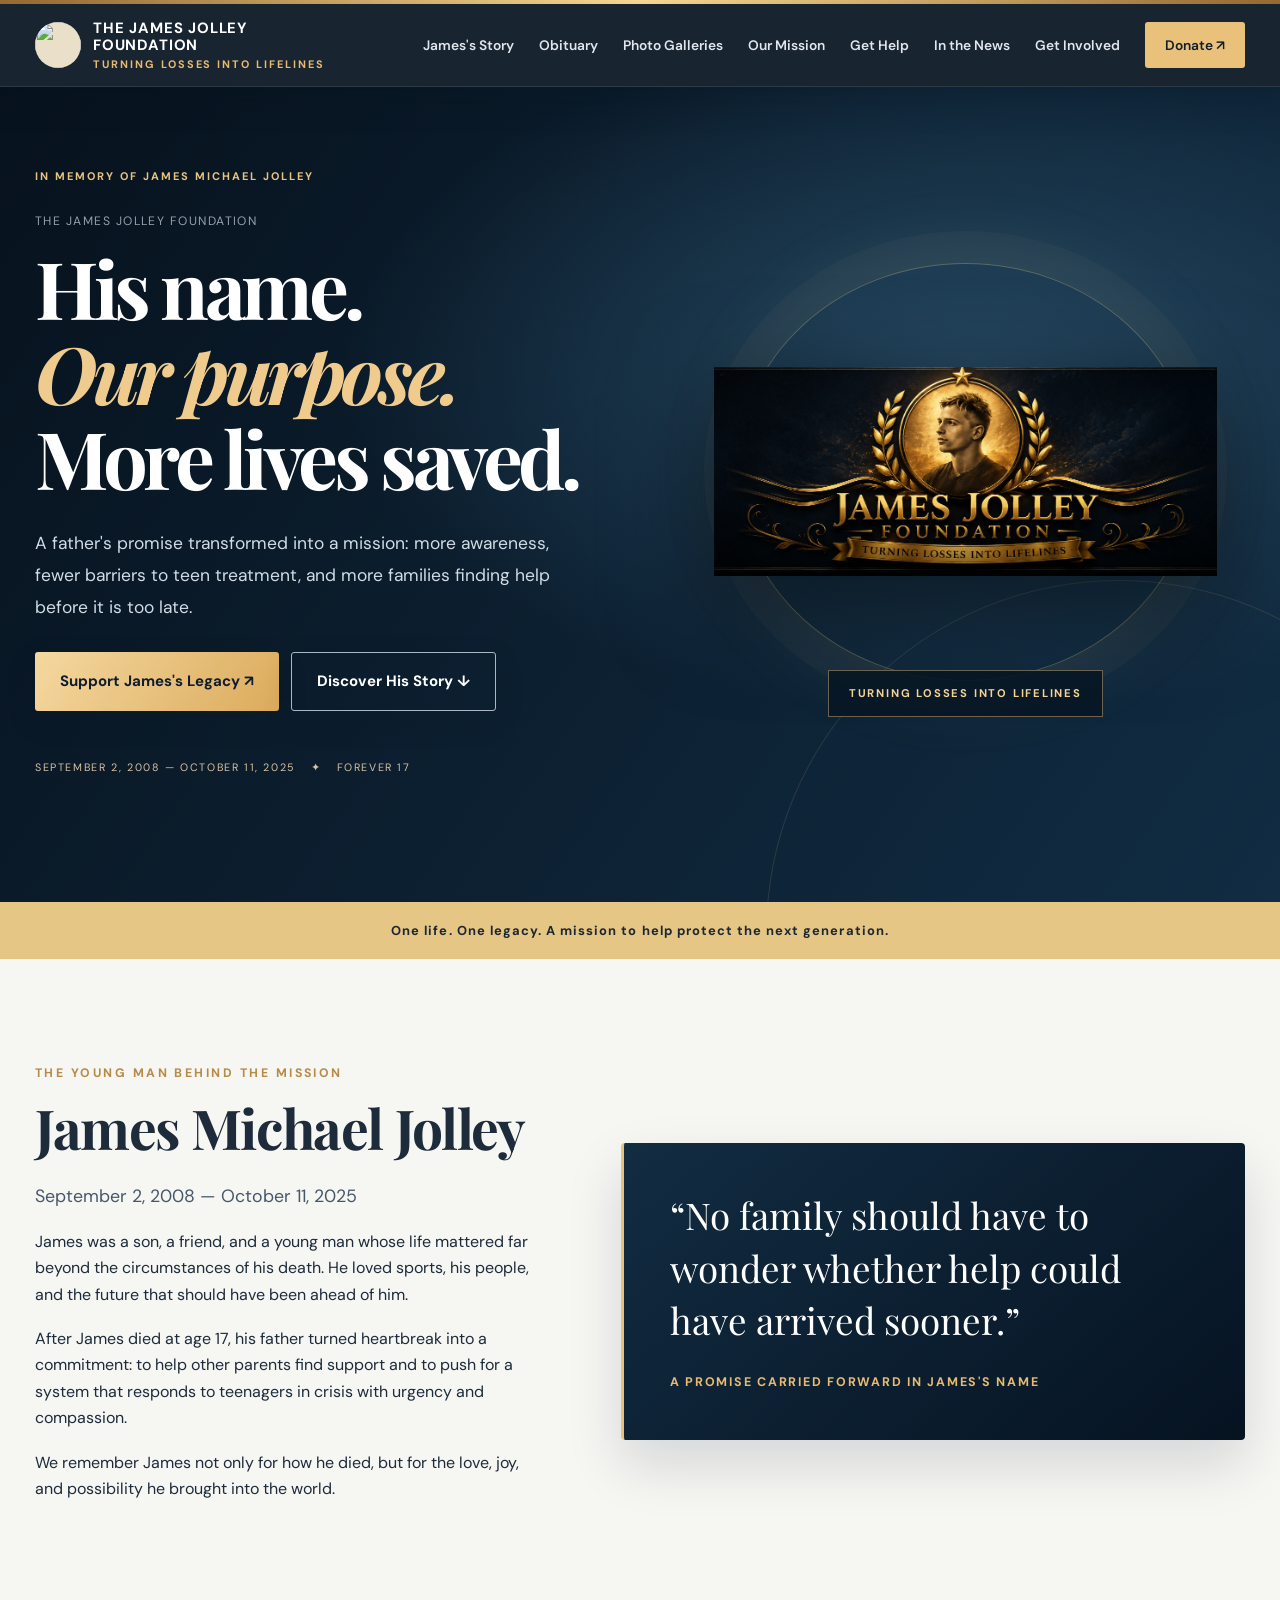
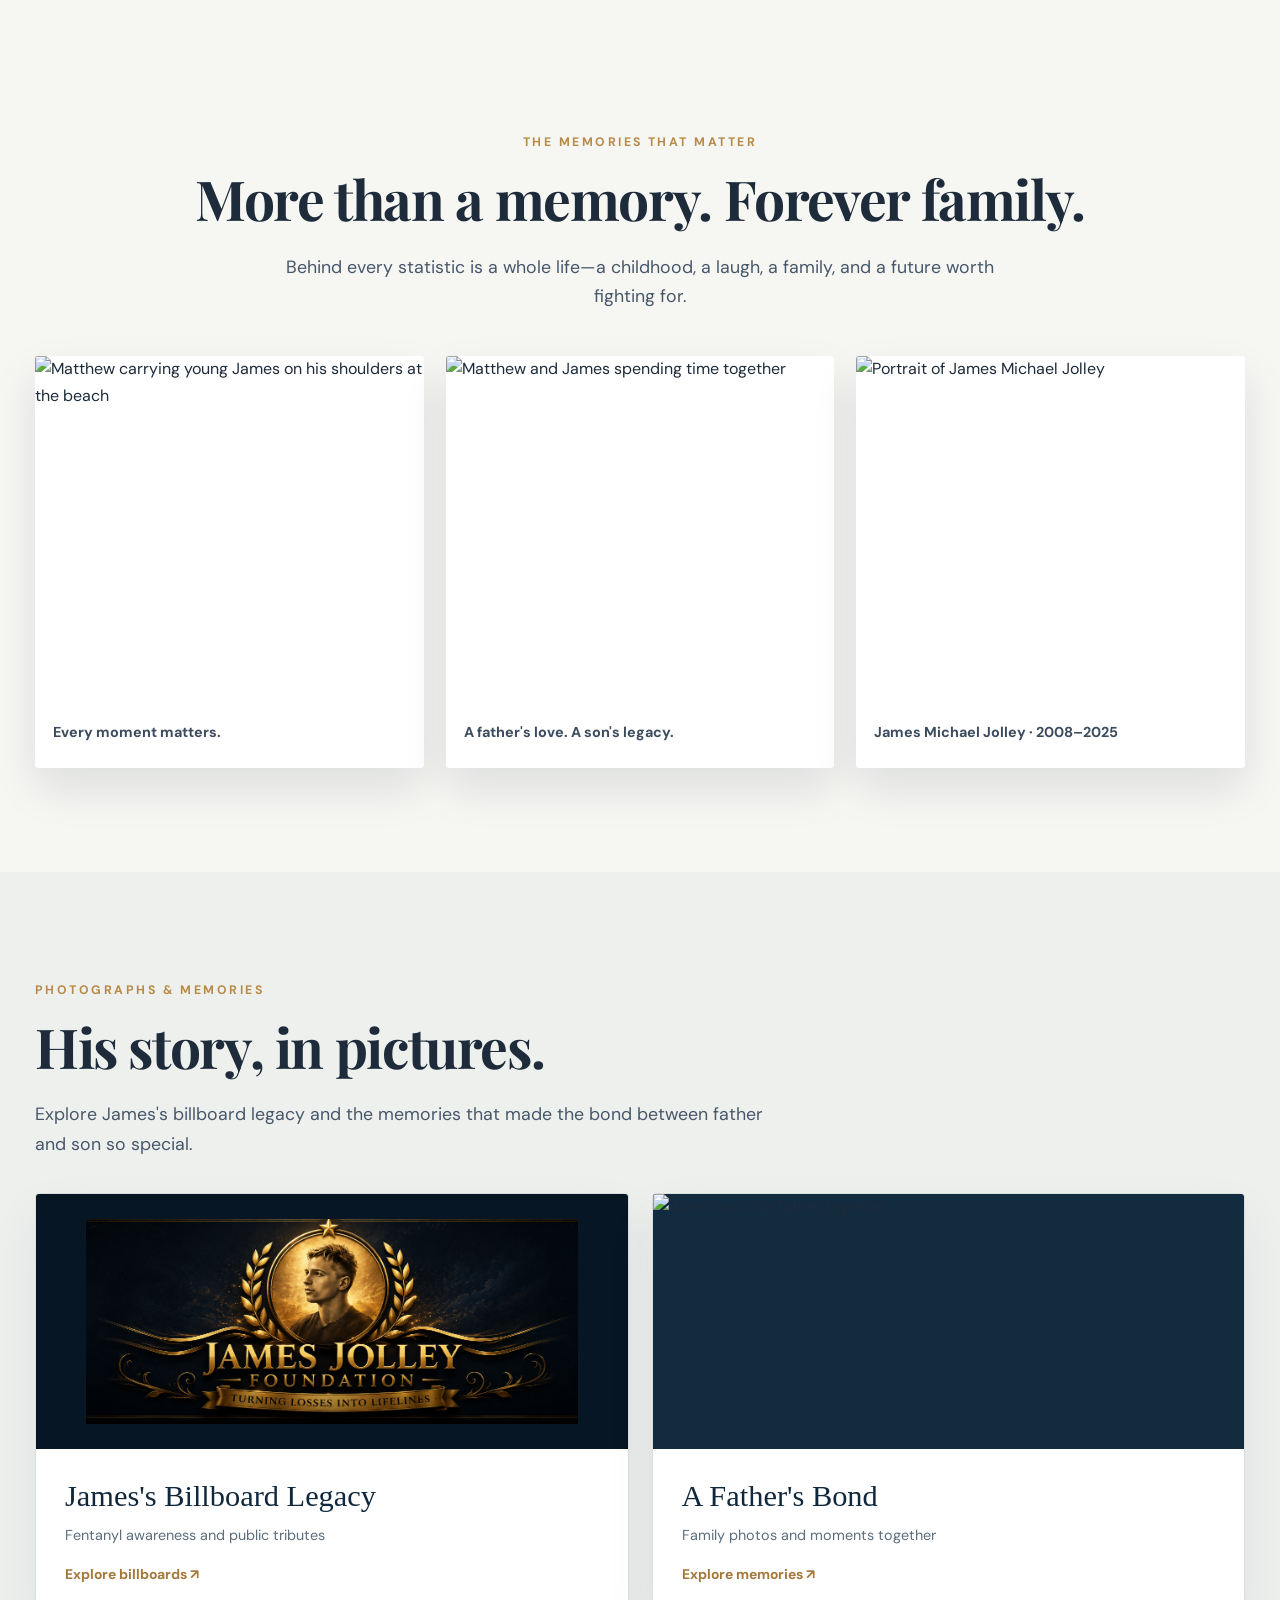
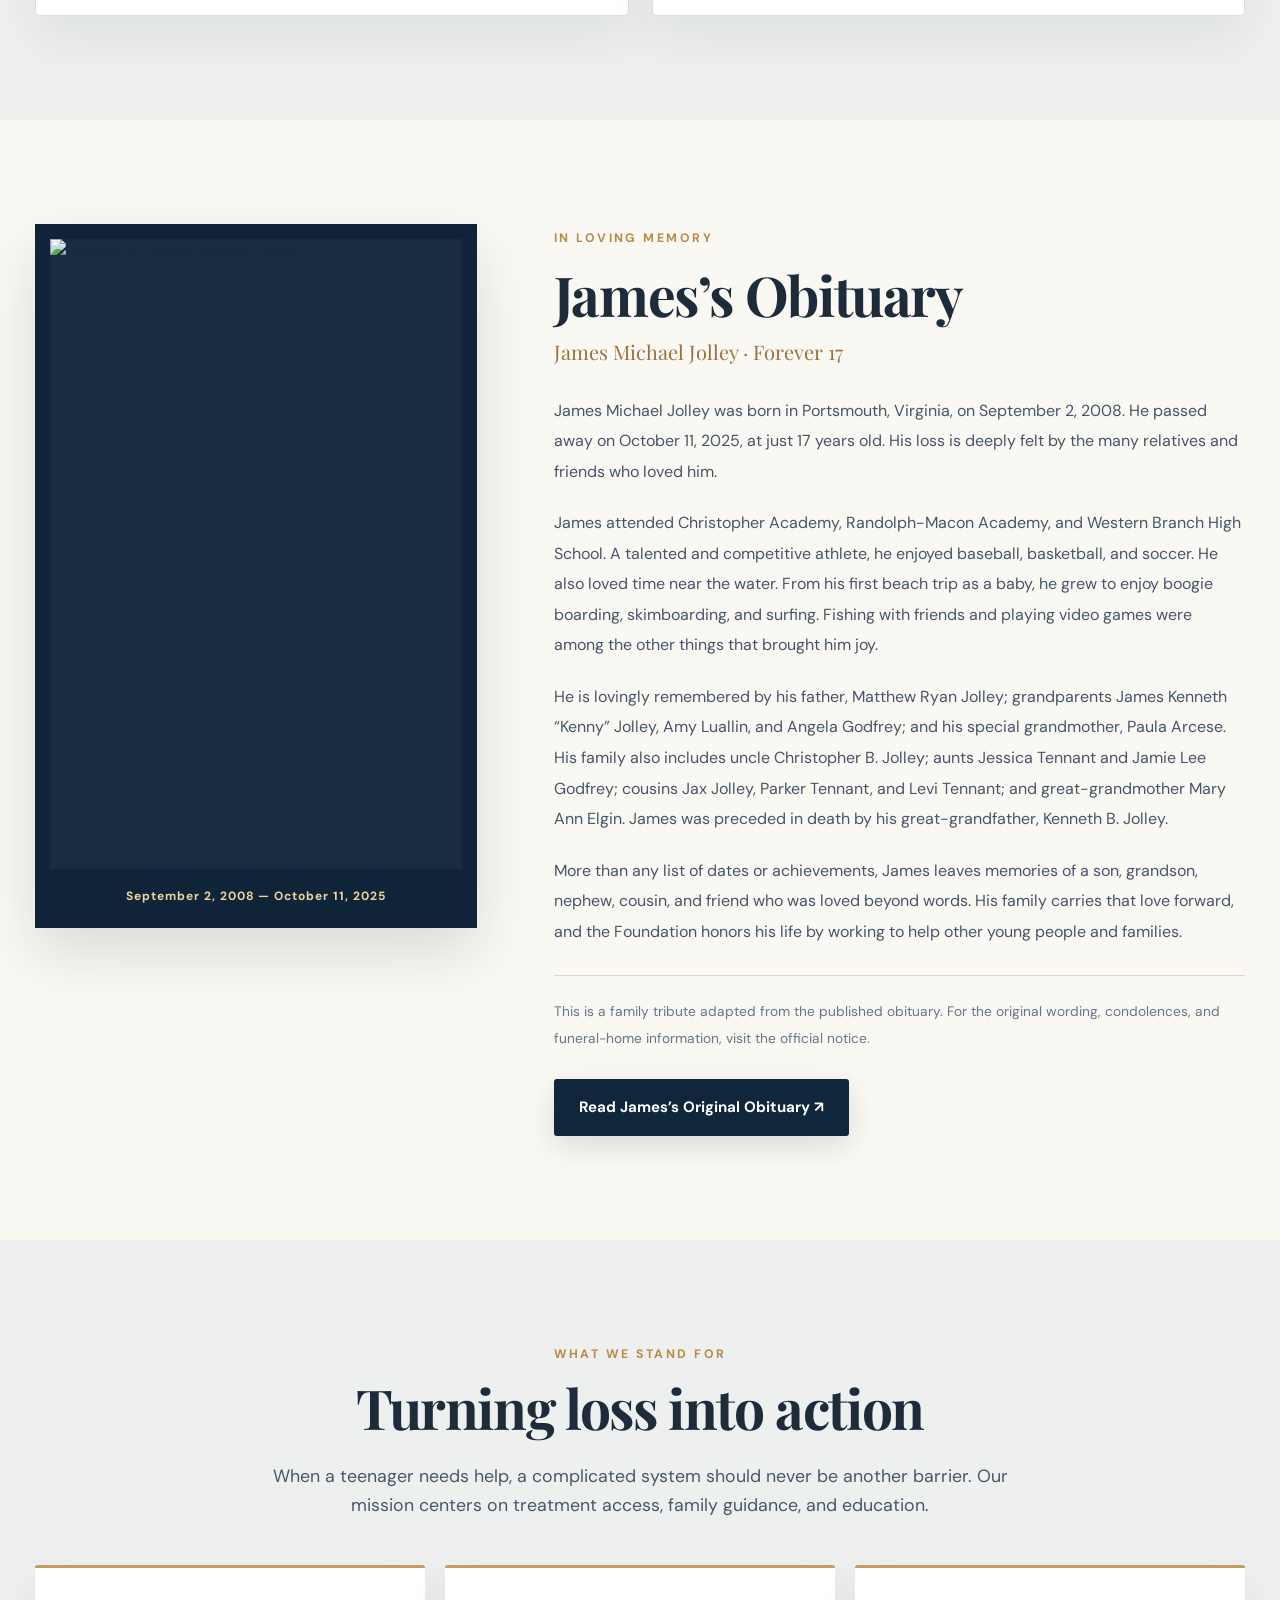
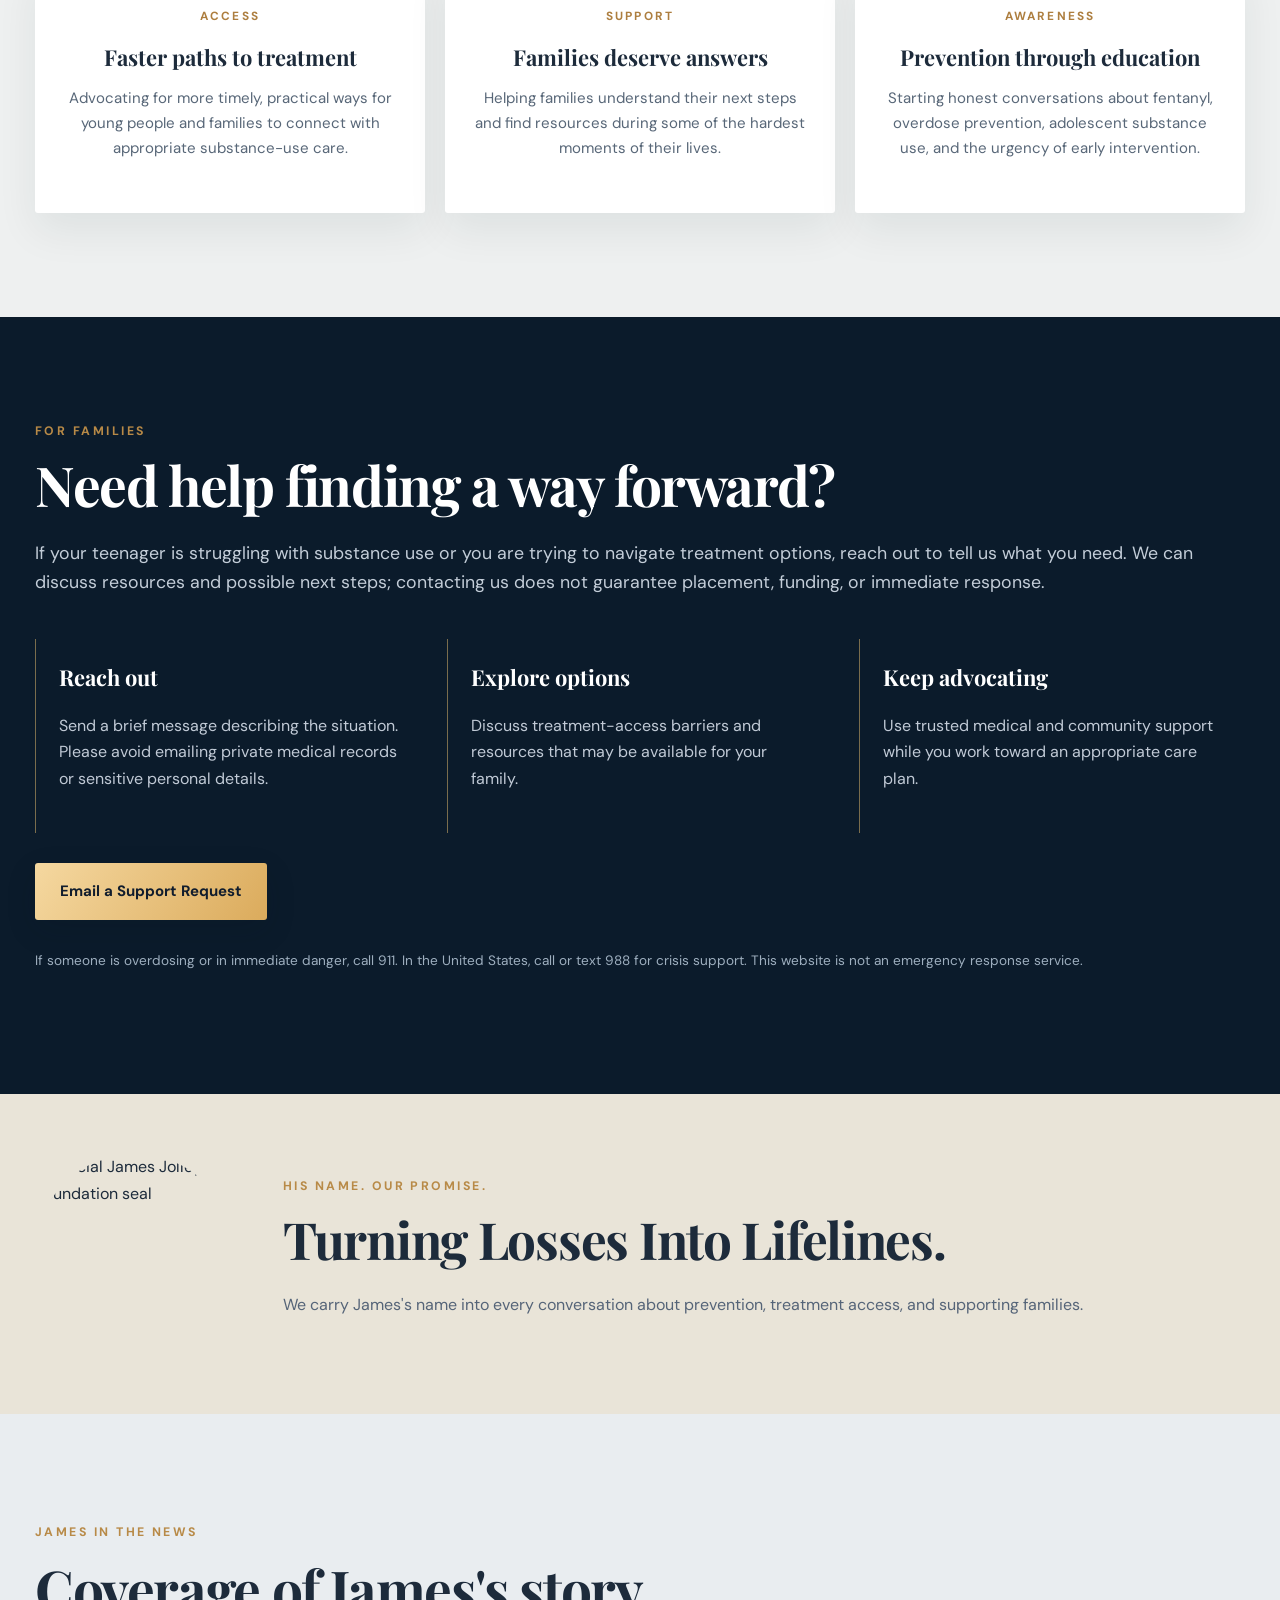
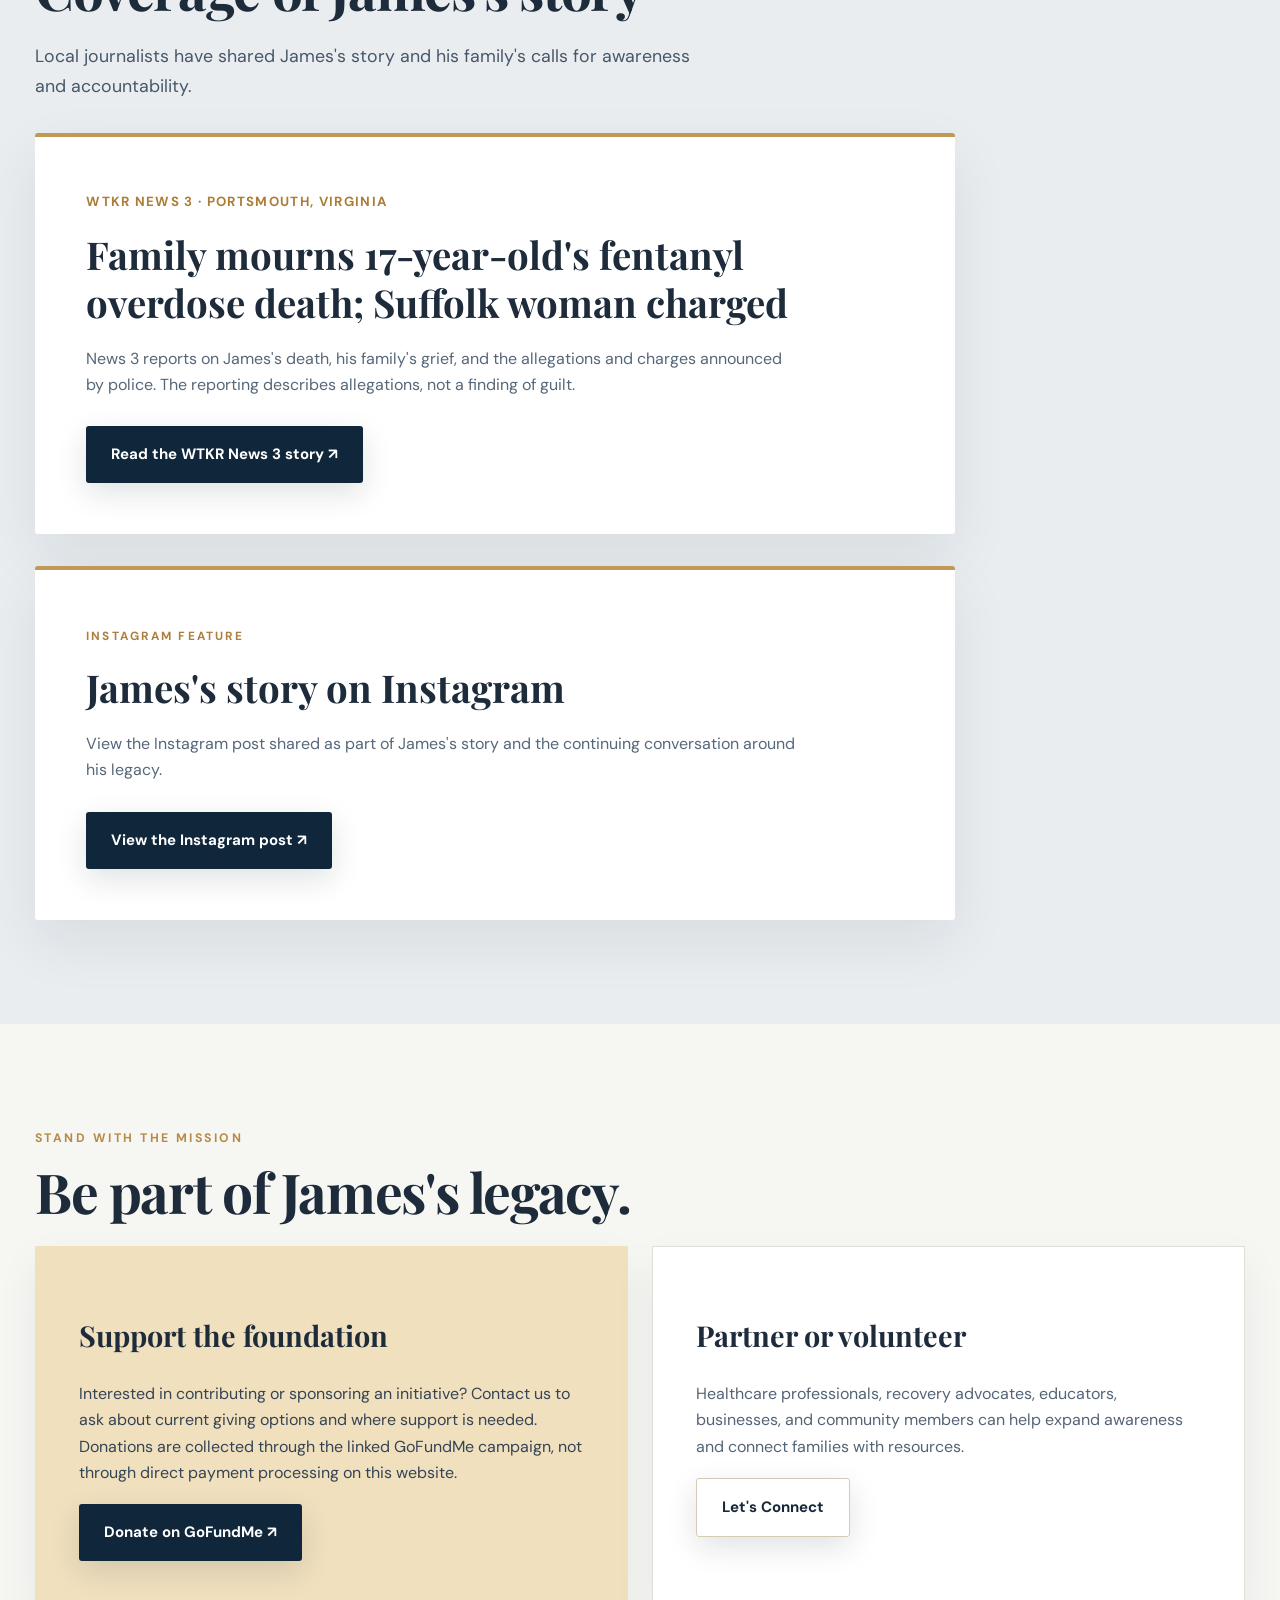
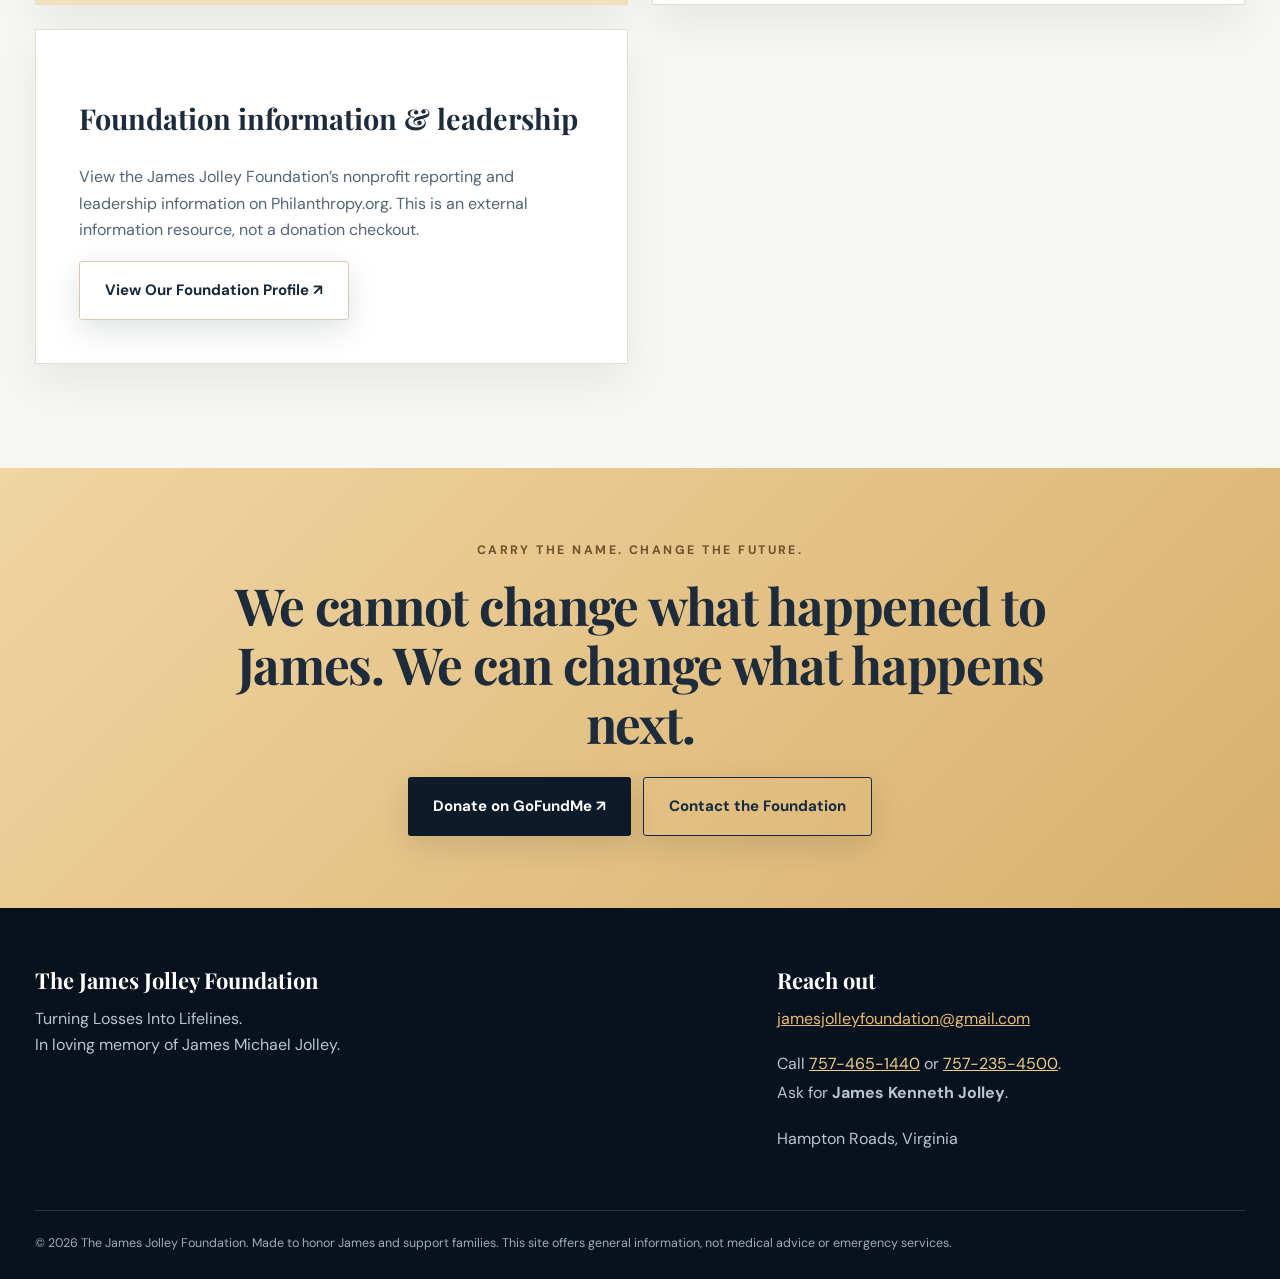
==== commit 99a8eaed: "Link Philanthropy.org nonprofit leadership profile in Foundation support section" ====
--- a/public/foundation-home.html
+++ b/public/foundation-home.html
@@ -21,7 +21,7 @@
 <section class="section" id="story"><div class="wrap split"><div><div class="eyebrow">The young man behind the mission</div><h2>James Michael Jolley</h2><p class="intro">September 2, 2008 — October 11, 2025</p><p>James was a son, a friend, and a young man whose life mattered far beyond the circumstances of his death. He loved sports, his people, and the future that should have been ahead of him.</p><p>After James died at age 17, his father turned heartbreak into a commitment: to help other parents find support and to push for a system that responds to teenagers in crisis with urgency and compassion.</p><p>We remember James not only for how he died, but for the love, joy, and possibility he brought into the world.</p></div><div class="story-quote"><p>“No family should have to wonder whether help could have arrived sooner.”</p><strong>A promise carried forward in James's name</strong></div></div></section>
 <section class="memories section" aria-labelledby="memories-heading"><div class="wrap"><div class="center"><span class="eyebrow">The memories that matter</span><h2 id="memories-heading">More than a memory. Forever family.</h2><p class="intro">Behind every statistic is a whole life—a childhood, a laugh, a family, and a future worth fighting for.</p></div><div class="memory-grid"><figure><img src="https://raw.githubusercontent.com/jolleyleads/matthewjolley/main/beach-memory.jpg" alt="Matthew carrying young James on his shoulders at the beach" loading="lazy"><figcaption>Every moment matters.</figcaption></figure><figure><img src="https://raw.githubusercontent.com/jolleyleads/matthewjolley/main/father-son.jpg" alt="Matthew and James spending time together" loading="lazy"><figcaption>A father's love. A son's legacy.</figcaption></figure><figure><img src="https://raw.githubusercontent.com/jolleyleads/matthewjolley/main/james-portrait.jpg" alt="Portrait of James Michael Jolley" loading="lazy"><figcaption>James Michael Jolley · 2008–2025</figcaption></figure></div></div></section><section class="section gallery-intro" id="galleries"><div class="wrap"><span class="eyebrow">Photographs &amp; Memories</span><h2>His story, in pictures.</h2><p class="intro">Explore James's billboard legacy and the memories that made the bond between father and son so special.</p><div class="gallery-links"><a class="gallery-link" href="/public/gallery/index.html#billboards"><span class="gallery-link-image gallery-billboard-cover"><img src="/public/brand/james-jolley-foundation-v4.png" alt="James Jolley Foundation logo"></span><span class="gallery-link-copy"><strong>James's Billboard Legacy</strong><small>Fentanyl awareness and public tributes</small><span class="gallery-link-action">Explore billboards ↗</span></span></a><a class="gallery-link" href="/public/gallery/index.html#fathers-bond"><span class="gallery-link-image"><img src="https://raw.githubusercontent.com/jolleyleads/matthewjolley/main/father-son.jpg" alt="James and his father together"></span><span class="gallery-link-copy"><strong>A Father's Bond</strong><small>Family photos and moments together</small><span class="gallery-link-action">Explore memories ↗</span></span></a></div></div></section><section class="section obituary-section" id="obituary" aria-labelledby="obituary-title"><div class="wrap obituary-grid"><div class="obituary-photo"><img src="https://raw.githubusercontent.com/jolleyleads/matthewjolley/main/james-portrait.jpg" alt="Portrait of James Michael Jolley" loading="lazy"><div class="obituary-dates">September 2, 2008 — October 11, 2025</div></div><div class="obituary-copy"><span class="eyebrow">In loving memory</span><h2 id="obituary-title">James’s Obituary</h2><div class="obituary-subtitle">James Michael Jolley · Forever 17</div><p>James Michael Jolley was born in Portsmouth, Virginia, on September 2, 2008. He passed away on October 11, 2025, at just 17 years old. His loss is deeply felt by the many relatives and friends who loved him.</p><p>James attended Christopher Academy, Randolph-Macon Academy, and Western Branch High School. A talented and competitive athlete, he enjoyed baseball, basketball, and soccer. He also loved time near the water. From his first beach trip as a baby, he grew to enjoy boogie boarding, skimboarding, and surfing. Fishing with friends and playing video games were among the other things that brought him joy.</p><p>He is lovingly remembered by his father, Matthew Ryan Jolley; grandparents James Kenneth “Kenny” Jolley, Amy Luallin, and Angela Godfrey; and his special grandmother, Paula Arcese. His family also includes uncle Christopher B. Jolley; aunts Jessica Tennant and Jamie Lee Godfrey; cousins Jax Jolley, Parker Tennant, and Levi Tennant; and great-grandmother Mary Ann Elgin. James was preceded in death by his great-grandfather, Kenneth B. Jolley.</p><p>More than any list of dates or achievements, James leaves memories of a son, grandson, nephew, cousin, and friend who was loved beyond words. His family carries that love forward, and the Foundation honors his life by working to help other young people and families.</p><p class="obituary-source">This is a family tribute adapted from the published obituary. For the original wording, condolences, and funeral-home information, visit the official notice.</p><a class="btn dark" href="https://www.bwfosterfuneralhome.com/obituaries/james-jolley" target="_blank" rel="noopener noreferrer">Read James’s Original Obituary ↗</a></div></div></section><section class="section features" id="mission"><div class="wrap center"><div class="eyebrow">What we stand for</div><h2>Turning loss into action</h2><p class="intro">When a teenager needs help, a complicated system should never be another barrier. Our mission centers on treatment access, family guidance, and education.</p><div class="cards"><article class="feature"><span class="feature-label">ACCESS</span><h3>Faster paths to treatment</h3><p>Advocating for more timely, practical ways for young people and families to connect with appropriate substance-use care.</p></article><article class="feature"><span class="feature-label">SUPPORT</span><h3>Families deserve answers</h3><p>Helping families understand their next steps and find resources during some of the hardest moments of their lives.</p></article><article class="feature"><span class="feature-label">AWARENESS</span><h3>Prevention through education</h3><p>Starting honest conversations about fentanyl, overdose prevention, adolescent substance use, and the urgency of early intervention.</p></article></div></div></section>
 <section class="section darksec" id="help"><div class="wrap"><div class="eyebrow">For families</div><h2>Need help finding a way forward?</h2><p class="intro">If your teenager is struggling with substance use or you are trying to navigate treatment options, reach out to tell us what you need. We can discuss resources and possible next steps; contacting us does not guarantee placement, funding, or immediate response.</p><div class="steps"><div class="step"><h3>Reach out</h3><p>Send a brief message describing the situation. Please avoid emailing private medical records or sensitive personal details.</p></div><div class="step"><h3>Explore options</h3><p>Discuss treatment-access barriers and resources that may be available for your family.</p></div><div class="step"><h3>Keep advocating</h3><p>Use trusted medical and community support while you work toward an appropriate care plan.</p></div></div><div class="actions" style="margin-top:30px"><a class="btn gold" href="mailto:jamesjolleyfoundation@gmail.com?subject=Family%20Support%20Request%20-%20James%20Jolley%20Foundation">Email a Support Request</a></div><p class="note">If someone is overdosing or in immediate danger, call 911. In the United States, call or text 988 for crisis support. This website is not an emergency response service.</p></div></section>
-<section class="seal-strip"><div class="wrap seal-content"><img src="https://raw.githubusercontent.com/jolleyleads/matthewjolley/main/foundation-seal.jpg" alt="Official James Jolley Foundation seal" loading="lazy"><div><span class="eyebrow">His name. Our promise.</span><h2>Turning Losses Into Lifelines.</h2><p>We carry James's name into every conversation about prevention, treatment access, and supporting families.</p></div></div></section><section class="section press-coverage" id="news"><div class="wrap"><span class="eyebrow">James in the News</span><h2>Coverage of James's story</h2><p class="intro">Local journalists have shared James's story and his family's calls for awareness and accountability.</p><article class="news-feature"><div><span class="num">WTKR NEWS 3 · PORTSMOUTH, VIRGINIA</span><h3>Family mourns 17-year-old's fentanyl overdose death; Suffolk woman charged</h3><p>News 3 reports on James's death, his family's grief, and the allegations and charges announced by police. The reporting describes allegations, not a finding of guilt.</p><a class="btn dark" href="https://www.wtkr.com/news/in-the-community/portsmouth/suffolk-woman-accused-of-supplying-fentanyl-that-caused-portsmouth-boys-death" target="_blank" rel="noopener noreferrer">Read the WTKR News 3 story ↗</a></div></article><article class="news-feature"><div><span class="feature-label">INSTAGRAM FEATURE</span><h3>James's story on Instagram</h3><p>View the Instagram post shared as part of James's story and the continuing conversation around his legacy.</p><a class="btn dark" href="https://www.instagram.com/p/DZ-FEnLkZo4/?img_index=1" target="_blank" rel="noopener noreferrer">View the Instagram post ↗</a></div></article></div></section><section class="section" id="support"><div class="wrap"><div class="eyebrow">Stand with the mission</div><h2>Be part of James's legacy.</h2><div class="support"><div class="support-card emphasis"><h3>Support the foundation</h3><p>Interested in contributing or sponsoring an initiative? Contact us to ask about current giving options and where support is needed. Donations are collected through the linked GoFundMe campaign, not through direct payment processing on this website.</p><a class="btn dark" href="https://gofund.me/a32feebae" target="_blank" rel="noopener noreferrer">Donate on GoFundMe ↗</a></div><div class="support-card"><h3>Partner or volunteer</h3><p>Healthcare professionals, recovery advocates, educators, businesses, and community members can help expand awareness and connect families with resources.</p><a class="btn light" href="mailto:jamesjolleyfoundation@gmail.com?subject=Foundation%20Partnership%20Inquiry">Let's Connect</a></div></div></div></section>
+<section class="seal-strip"><div class="wrap seal-content"><img src="https://raw.githubusercontent.com/jolleyleads/matthewjolley/main/foundation-seal.jpg" alt="Official James Jolley Foundation seal" loading="lazy"><div><span class="eyebrow">His name. Our promise.</span><h2>Turning Losses Into Lifelines.</h2><p>We carry James's name into every conversation about prevention, treatment access, and supporting families.</p></div></div></section><section class="section press-coverage" id="news"><div class="wrap"><span class="eyebrow">James in the News</span><h2>Coverage of James's story</h2><p class="intro">Local journalists have shared James's story and his family's calls for awareness and accountability.</p><article class="news-feature"><div><span class="num">WTKR NEWS 3 · PORTSMOUTH, VIRGINIA</span><h3>Family mourns 17-year-old's fentanyl overdose death; Suffolk woman charged</h3><p>News 3 reports on James's death, his family's grief, and the allegations and charges announced by police. The reporting describes allegations, not a finding of guilt.</p><a class="btn dark" href="https://www.wtkr.com/news/in-the-community/portsmouth/suffolk-woman-accused-of-supplying-fentanyl-that-caused-portsmouth-boys-death" target="_blank" rel="noopener noreferrer">Read the WTKR News 3 story ↗</a></div></article><article class="news-feature"><div><span class="feature-label">INSTAGRAM FEATURE</span><h3>James's story on Instagram</h3><p>View the Instagram post shared as part of James's story and the continuing conversation around his legacy.</p><a class="btn dark" href="https://www.instagram.com/p/DZ-FEnLkZo4/?img_index=1" target="_blank" rel="noopener noreferrer">View the Instagram post ↗</a></div></article></div></section><section class="section" id="support"><div class="wrap"><div class="eyebrow">Stand with the mission</div><h2>Be part of James's legacy.</h2><div class="support"><div class="support-card emphasis"><h3>Support the foundation</h3><p>Interested in contributing or sponsoring an initiative? Contact us to ask about current giving options and where support is needed. Donations are collected through the linked GoFundMe campaign, not through direct payment processing on this website.</p><a class="btn dark" href="https://gofund.me/a32feebae" target="_blank" rel="noopener noreferrer">Donate on GoFundMe ↗</a></div><div class="support-card"><h3>Partner or volunteer</h3><p>Healthcare professionals, recovery advocates, educators, businesses, and community members can help expand awareness and connect families with resources.</p><a class="btn light" href="mailto:jamesjolleyfoundation@gmail.com?subject=Foundation%20Partnership%20Inquiry">Let's Connect</a></div><div class="support-card"><h3>Foundation information &amp; leadership</h3><p>View the James Jolley Foundation’s nonprofit reporting and leadership information on Philanthropy.org. This is an external information resource, not a donation checkout.</p><a class="btn light" href="https://philanthropy.org/990/report/413089286/james-jolley-foundation?src=search#leadership" target="_blank" rel="noopener noreferrer">View Our Foundation Profile ↗</a></div></div></div></section>
 <section class="banner" id="contact"><div class="eyebrow" style="color:#6e522b">Carry the name. Change the future.</div><h2>We cannot change what happened to James. We can change what happens next.</h2><div class="banner-buttons"><a class="btn" href="https://gofund.me/a32feebae" target="_blank" rel="noopener noreferrer">Donate on GoFundMe ↗</a><a class="btn banner-outline" href="mailto:jamesjolleyfoundation@gmail.com?subject=Contact%20The%20James%20Jolley%20Foundation">Contact the Foundation</a></div></section>
 </main>
 <footer><div class="wrap"><div class="footer-grid"><div><h3>The James Jolley Foundation</h3><p>Turning Losses Into Lifelines.<br>In loving memory of James Michael Jolley.</p></div><div><h3>Reach out</h3><p><a href="mailto:jamesjolleyfoundation@gmail.com">jamesjolleyfoundation@gmail.com</a></p><p class="foundation-contact">Call <a href="tel:+17574651440">757-465-1440</a> or <a href="tel:+17572354500">757-235-4500</a>.<br>Ask for <strong>James Kenneth Jolley</strong>.</p><p>Hampton Roads, Virginia</p></div></div><div class="fineprint">© <span id="year">2026</span> The James Jolley Foundation. Made to honor James and support families. This site offers general information, not medical advice or emergency services.</div></div></footer>
--- a/public/modern.css
+++ b/public/modern.css
@@ -51,3 +51,14 @@
 .obituary-copy .obituary-source{font-size:.86rem;color:#667589;border-top:1px solid #dfd7c7;padding-top:22px;margin-top:28px}
 .obituary-copy .btn{margin-top:7px}
 @media(max-width:800px){.obituary-grid{grid-template-columns:1fr;gap:30px}.obituary-photo{position:static;max-width:520px;margin:auto;width:100%}.obituary-photo img{height:410px}.obituary-copy h2{font-size:2.65rem}}
+
+/* Photo gallery landing cards */
+.gallery-intro{background:#eef0ee}.gallery-intro>.wrap>.intro{max-width:760px}.gallery-links{display:grid;grid-template-columns:repeat(2,minmax(0,1fr));gap:23px;margin-top:34px}
+.gallery-link{display:block;background:#fff;text-decoration:none;border:1px solid #d9dfdc;box-shadow:0 22px 50px #11243412;border-radius:4px;overflow:hidden;transition:transform .2s,box-shadow .2s}
+.gallery-link:hover,.gallery-link:focus-visible{transform:translateY(-4px);box-shadow:0 28px 60px #11243424}
+.gallery-link-image{height:255px;display:block;background:#132b3f;overflow:hidden}.gallery-link-image img{width:100%;height:100%;object-fit:cover;object-position:center 30%;display:block}
+.gallery-billboard-cover img{object-fit:contain;padding:25px;background:#071624}
+.gallery-link-copy{display:flex;flex-direction:column;gap:9px;padding:29px}.gallery-link-copy strong{font:clamp(1.4rem,2.4vw,1.9rem)/1.2 Georgia,serif;color:#10283d}
+.gallery-link-copy small{color:#5c6d7c;font-size:.9rem}.gallery-link-action{color:#a4773a;font-weight:700;font-size:.87rem;margin-top:7px}
+.foundation-contact{line-height:1.8}.foundation-contact a{display:inline-block;color:#f0ce88}
+@media(max-width:720px){.gallery-links{grid-template-columns:1fr}.gallery-link-image{height:220px}.gallery-link-copy{padding:24px}}
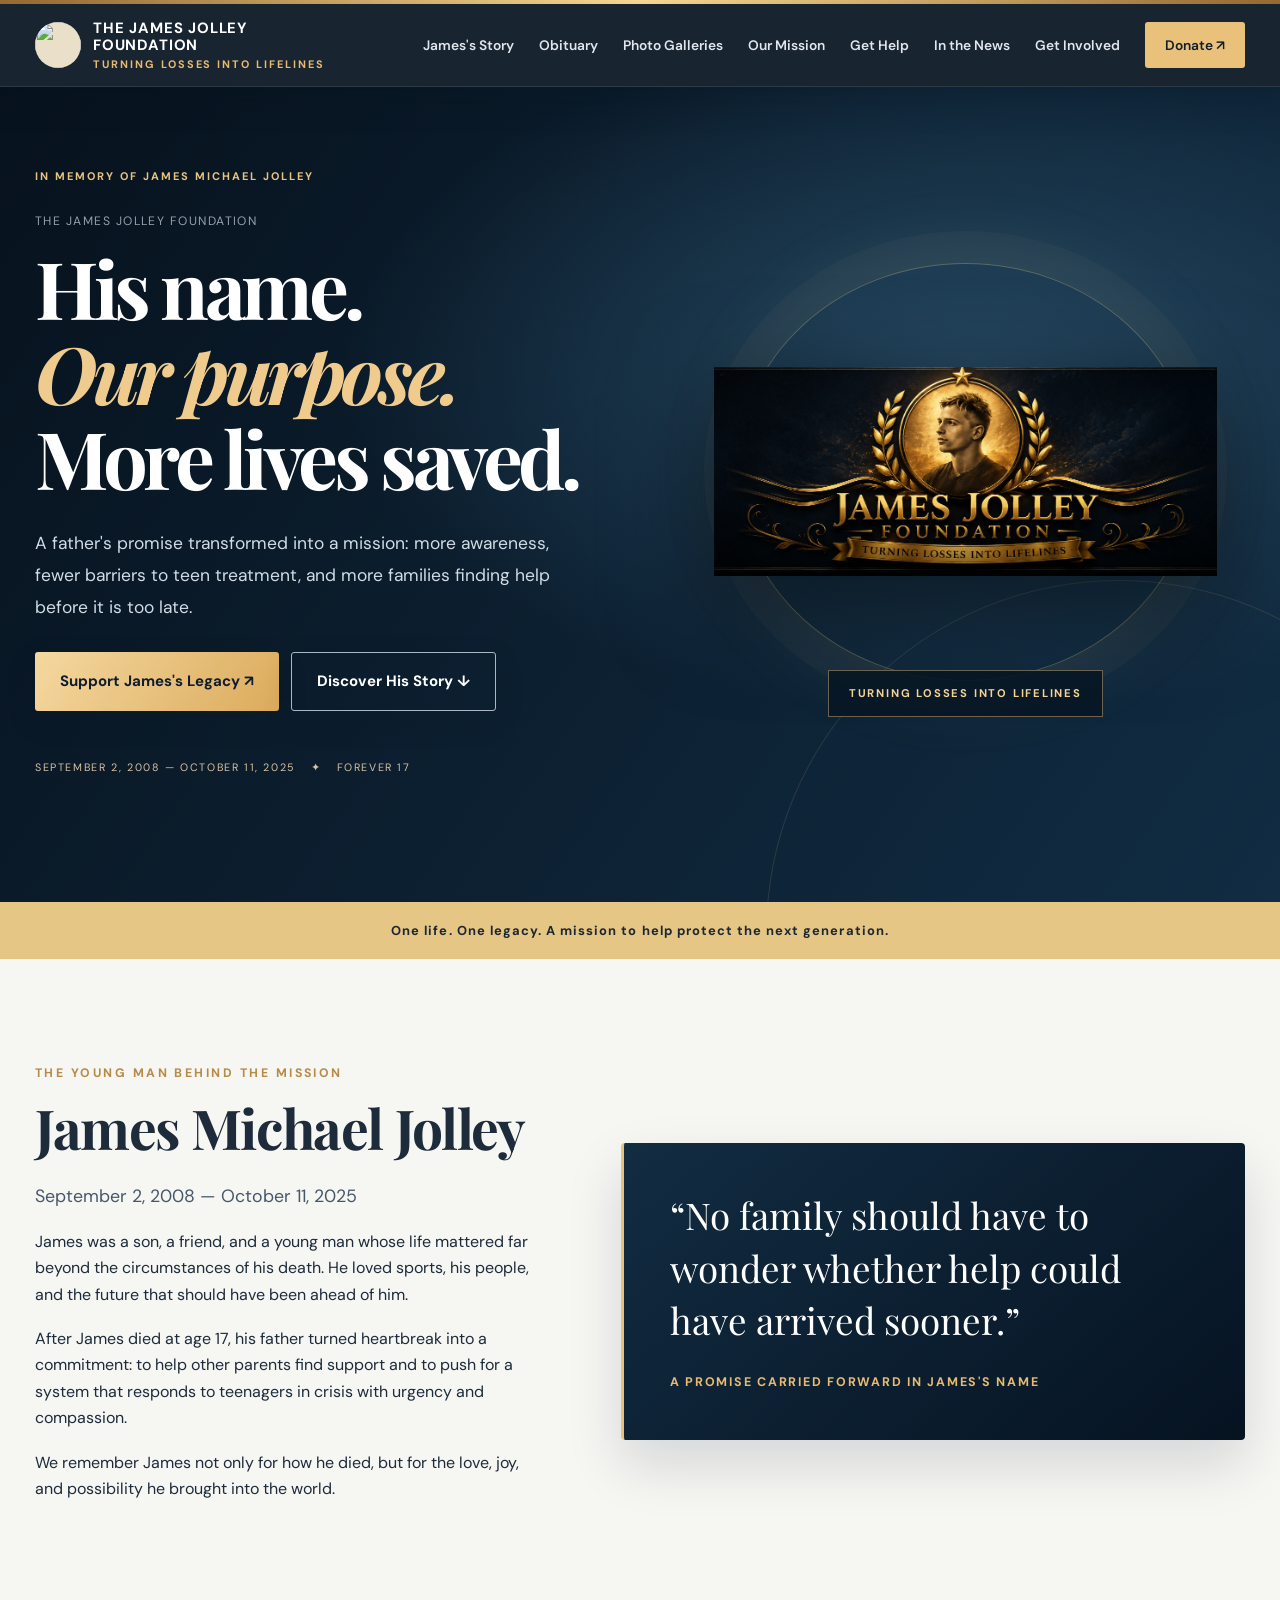
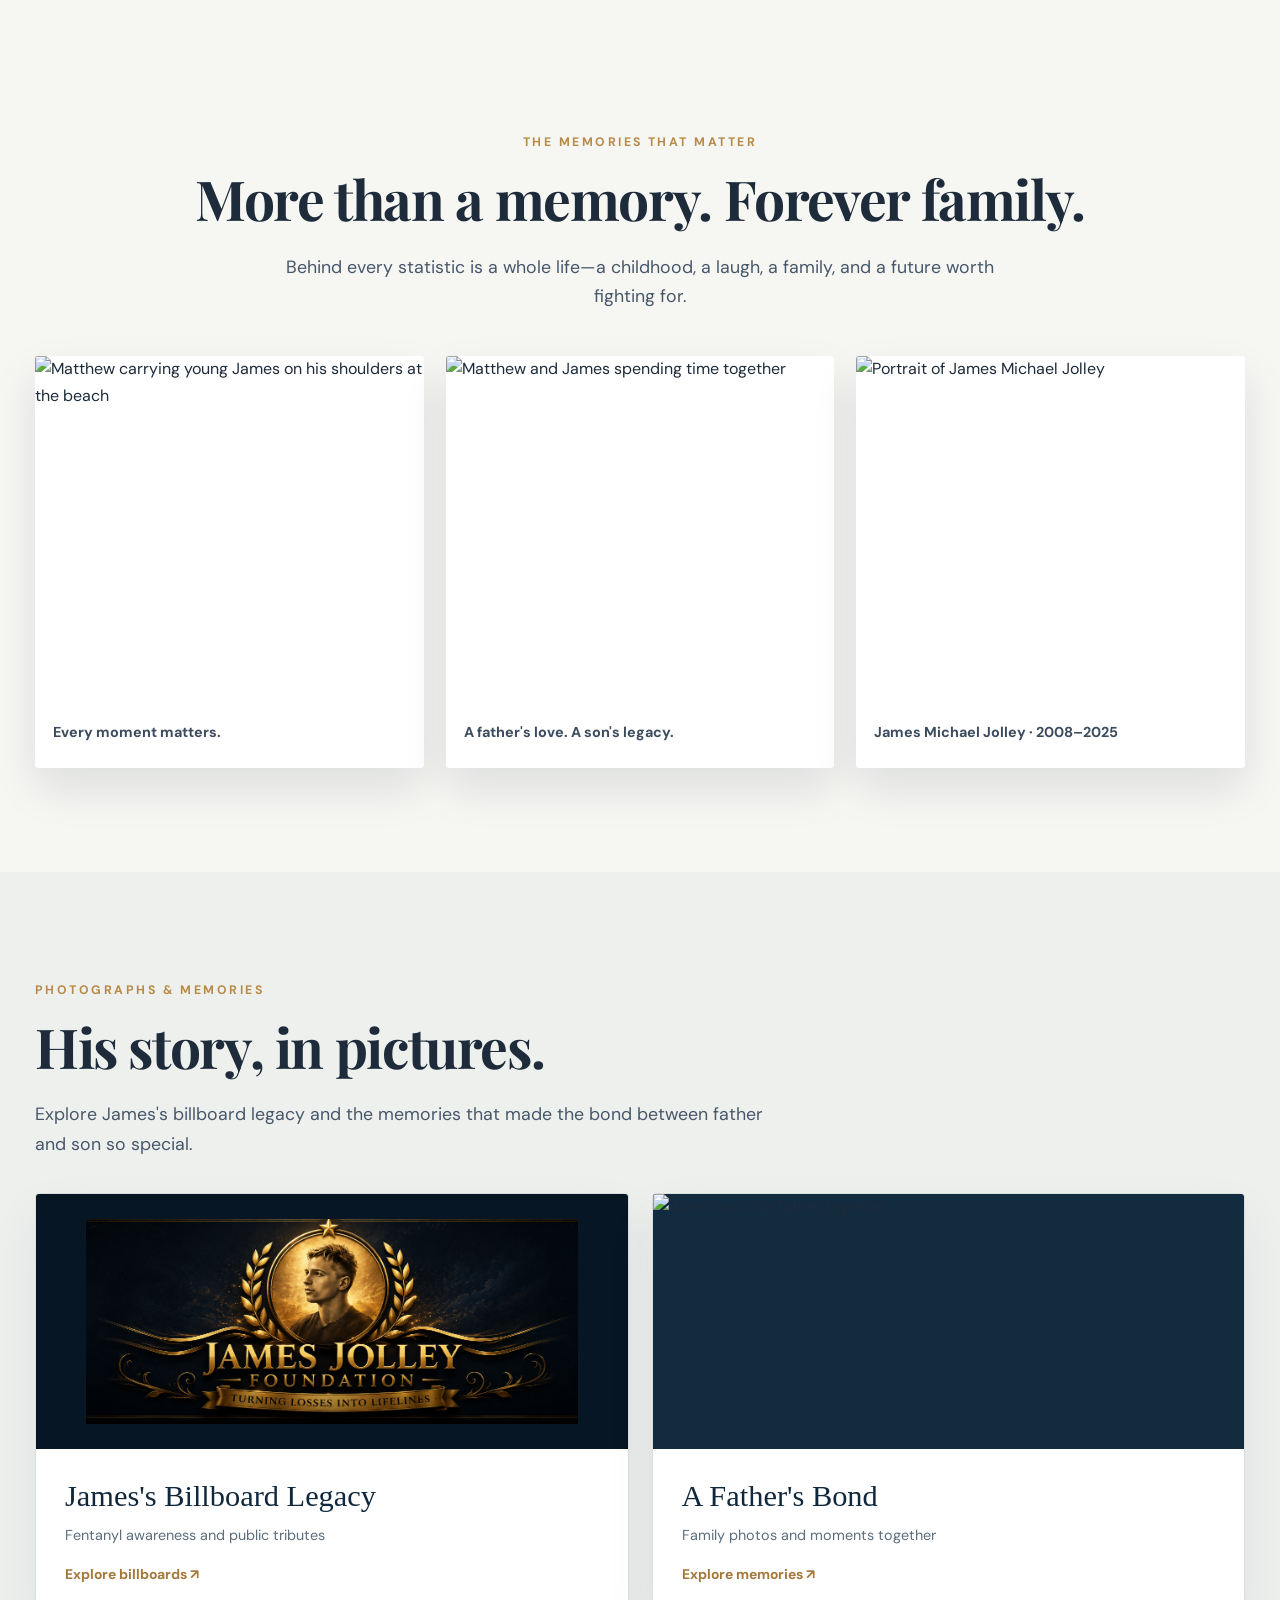
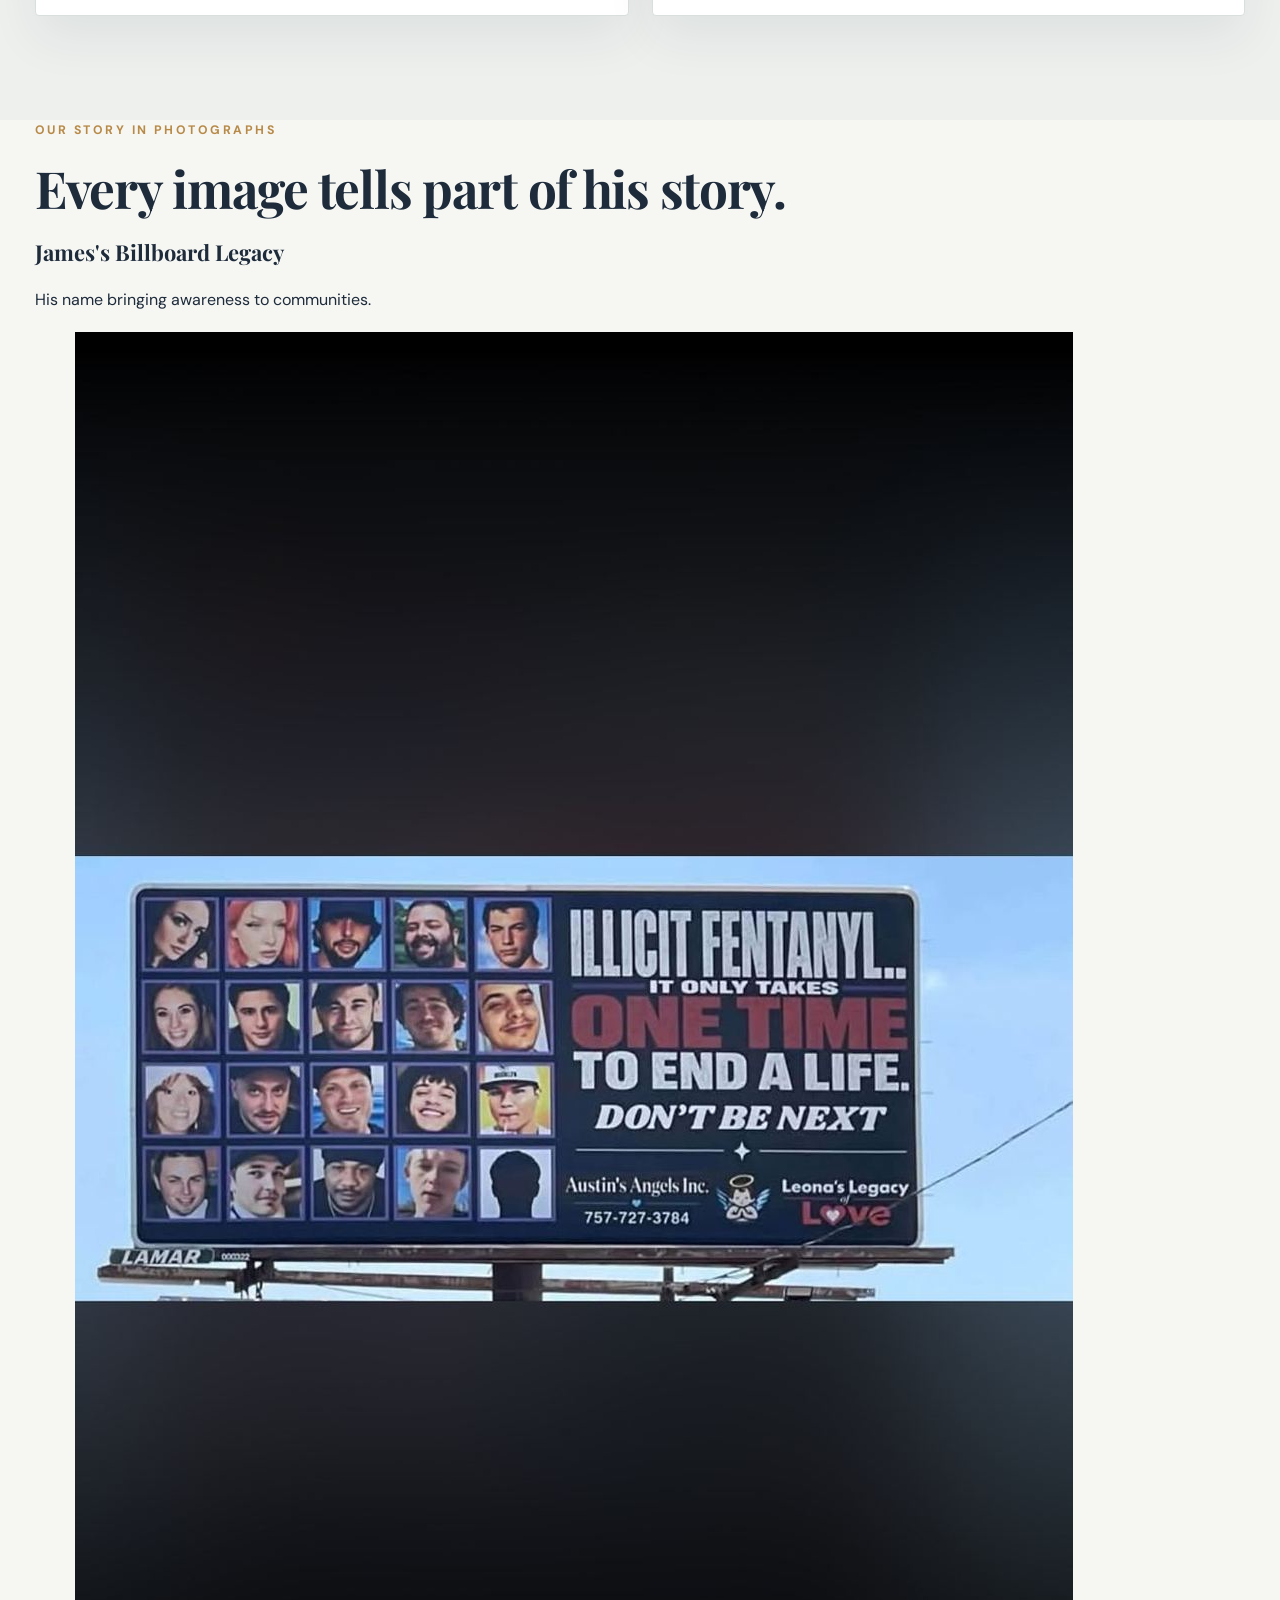
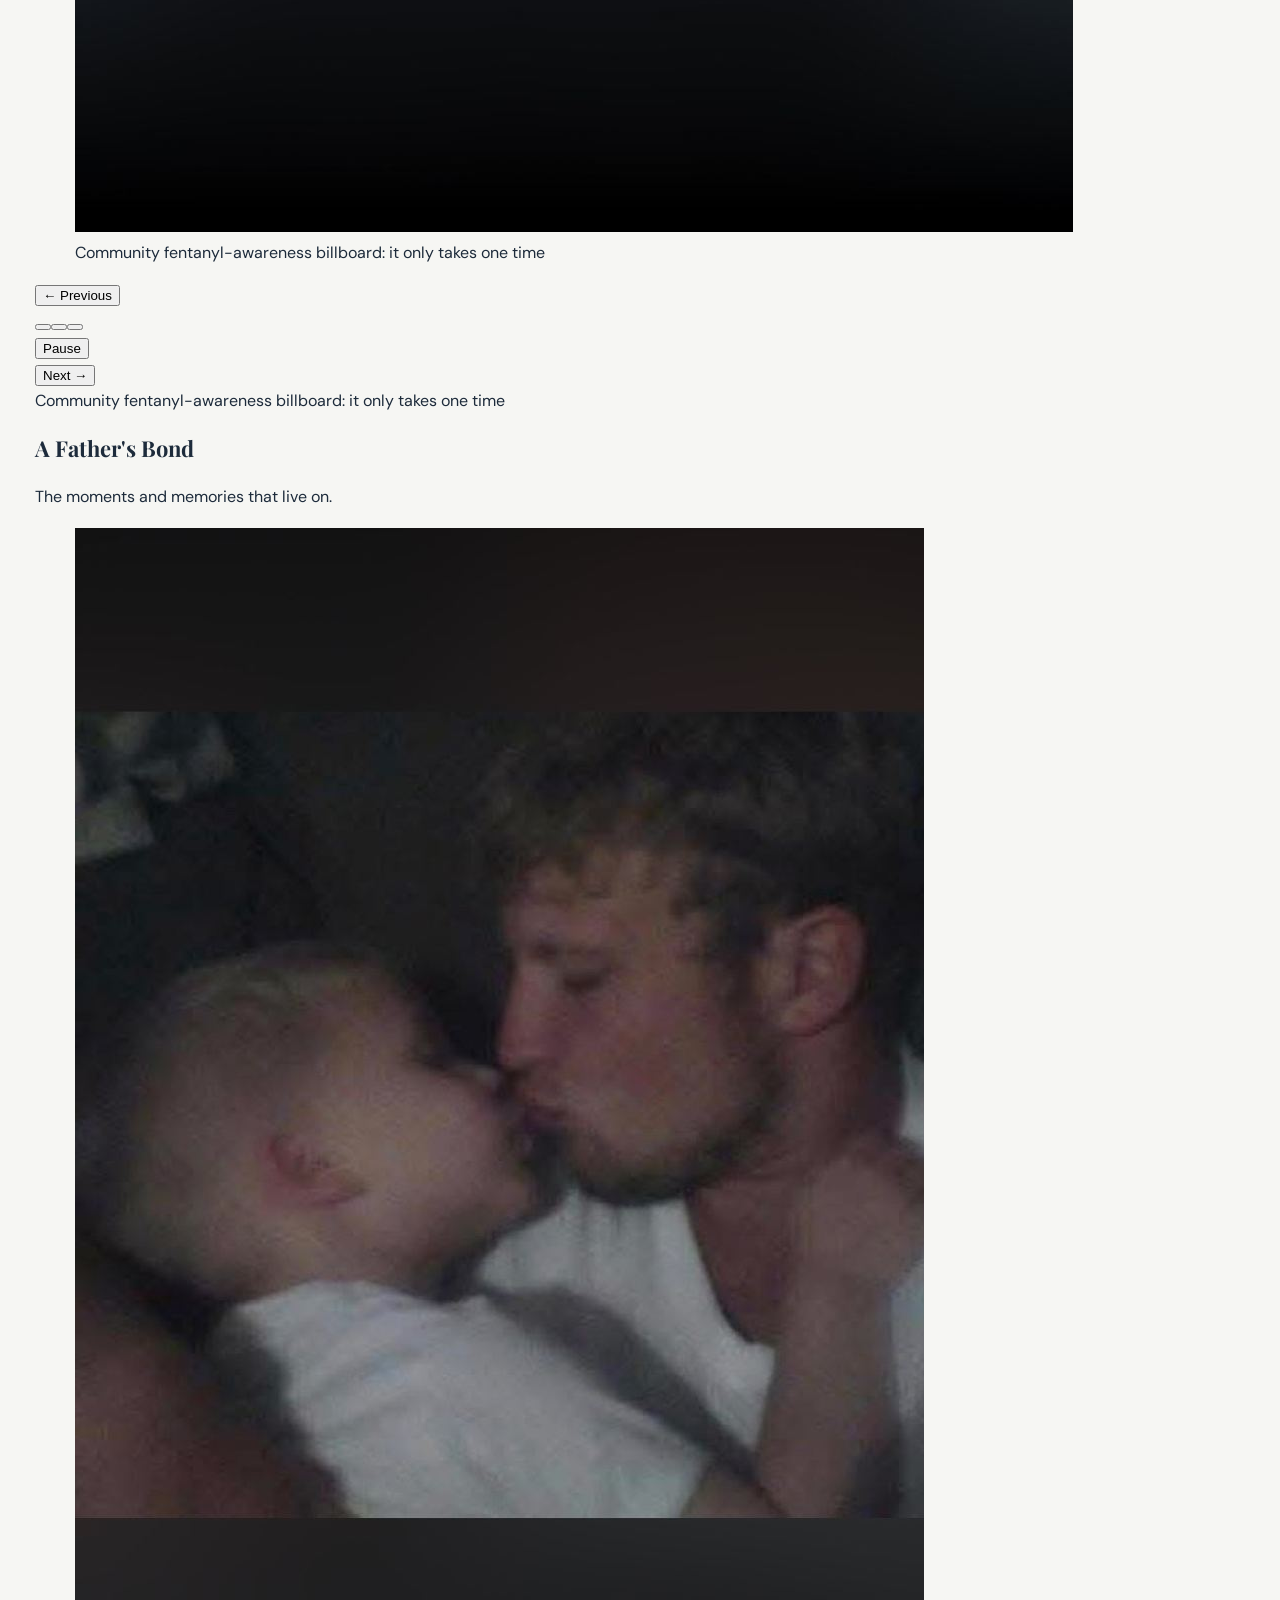
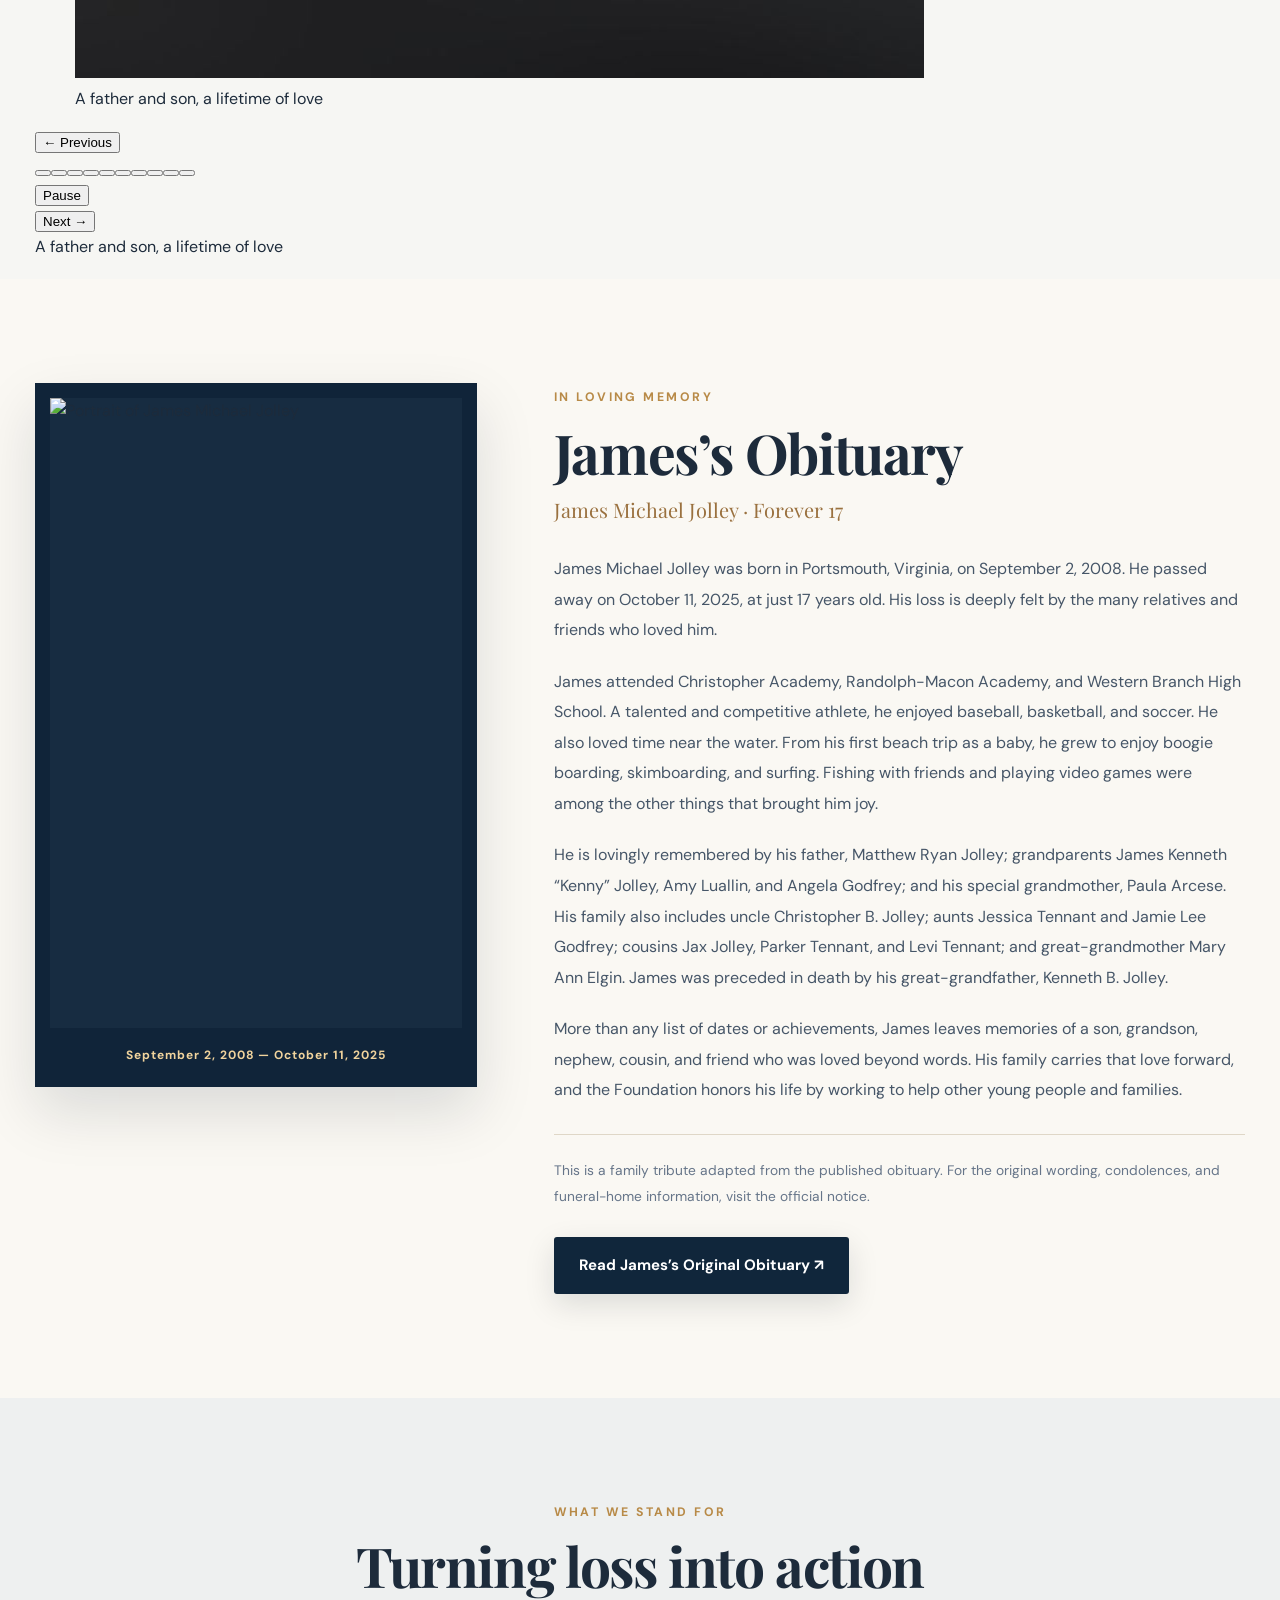
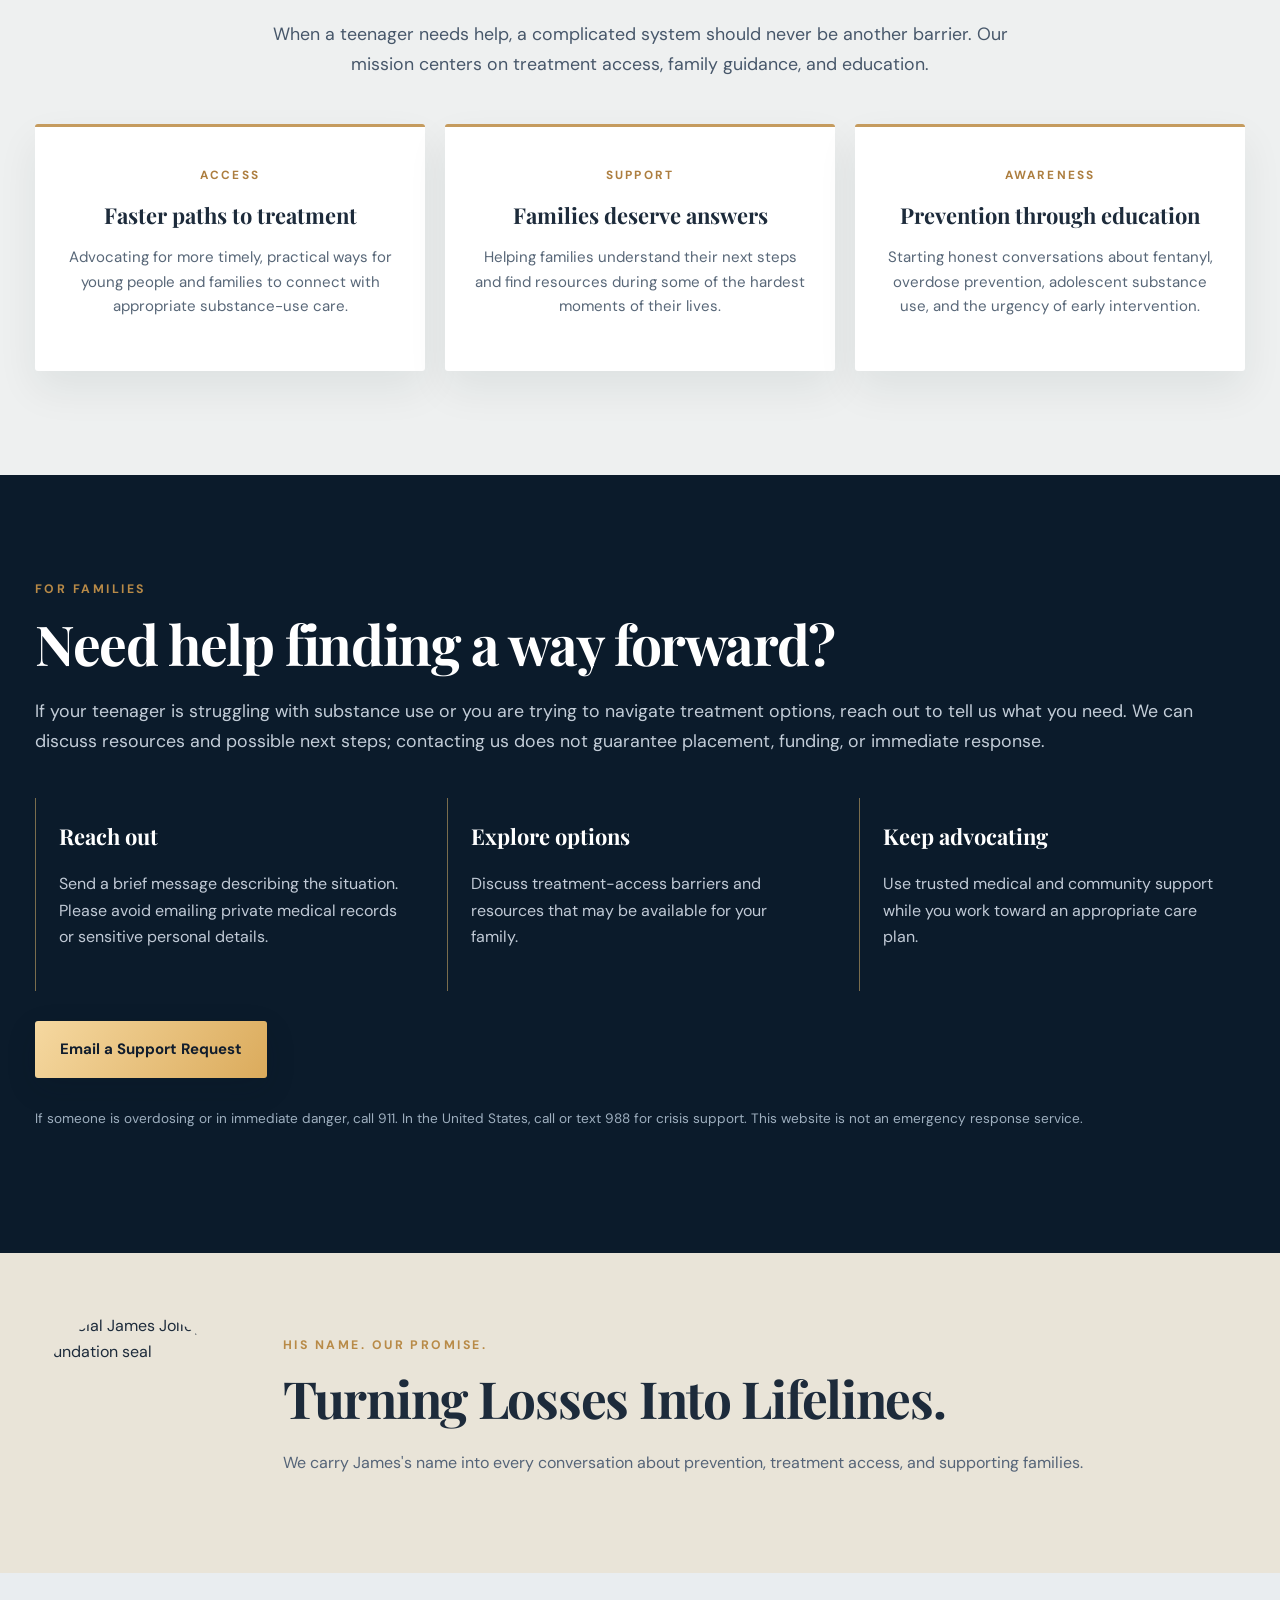
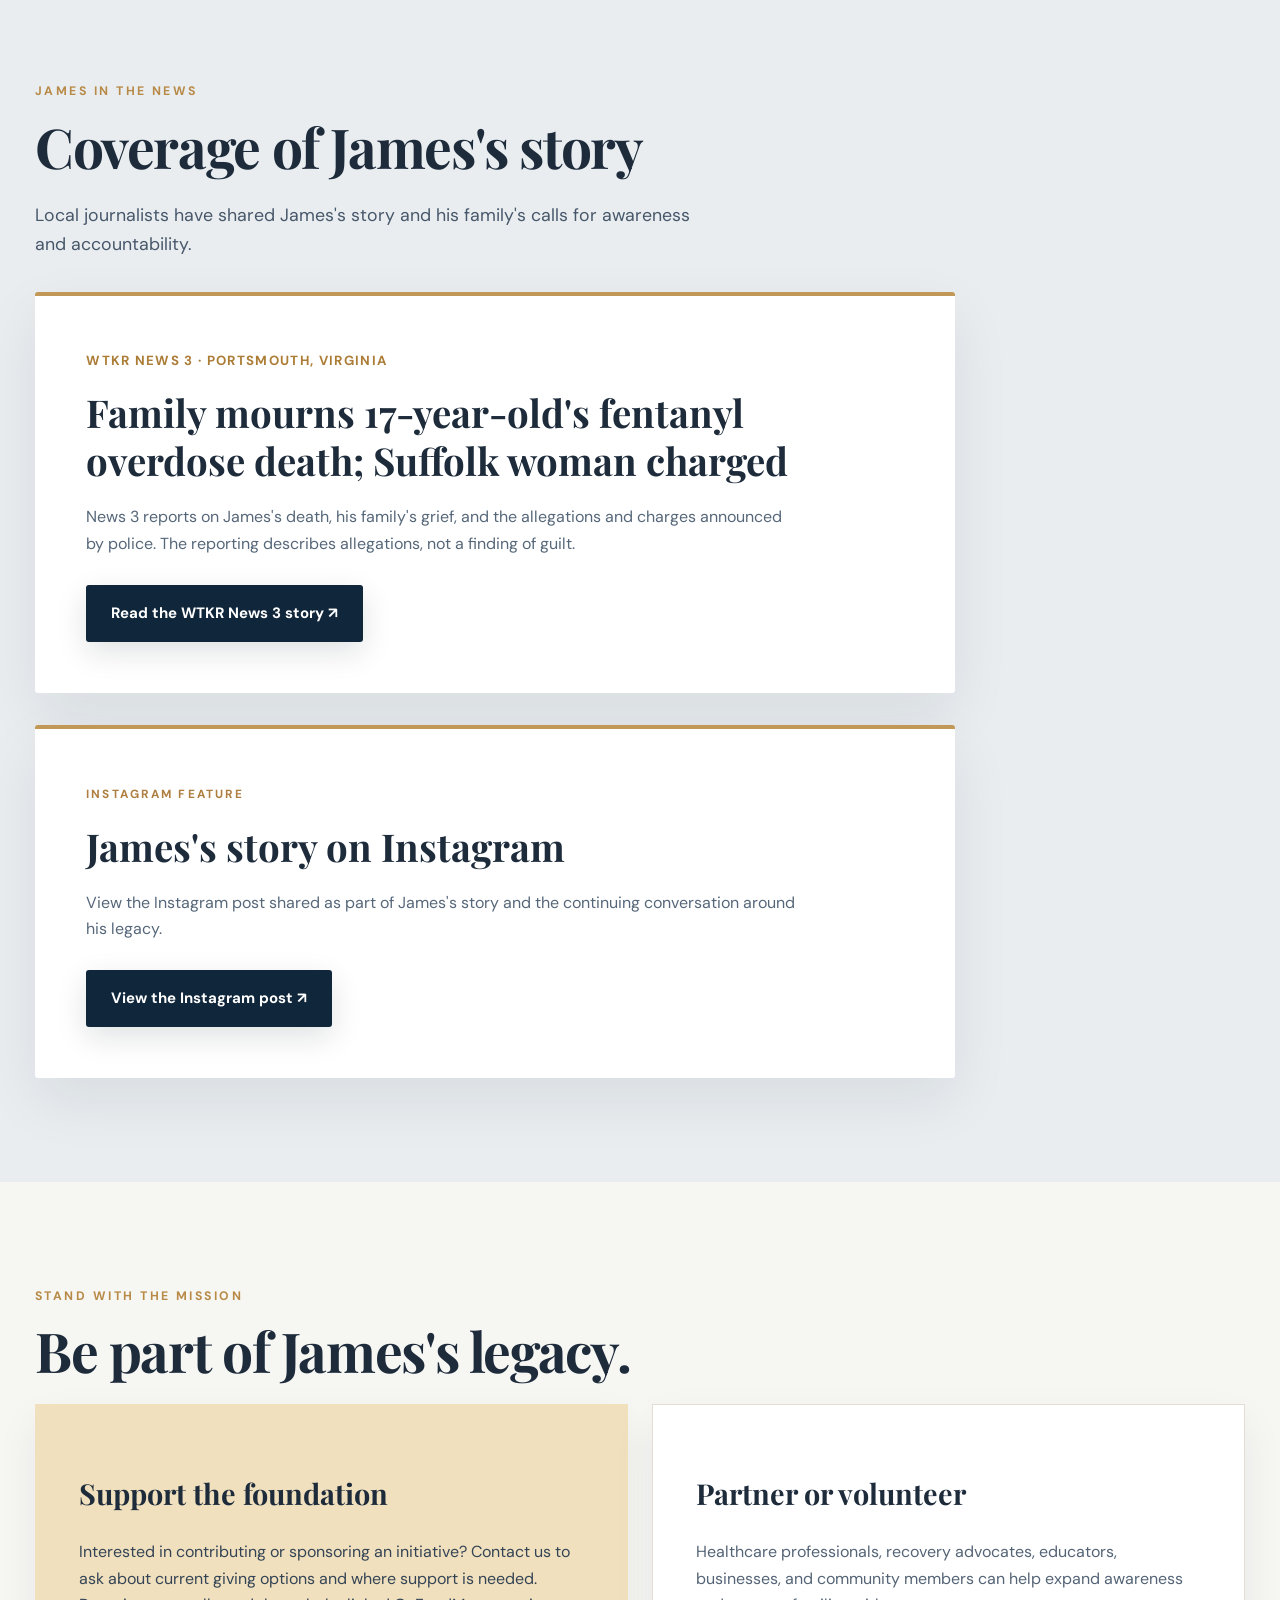
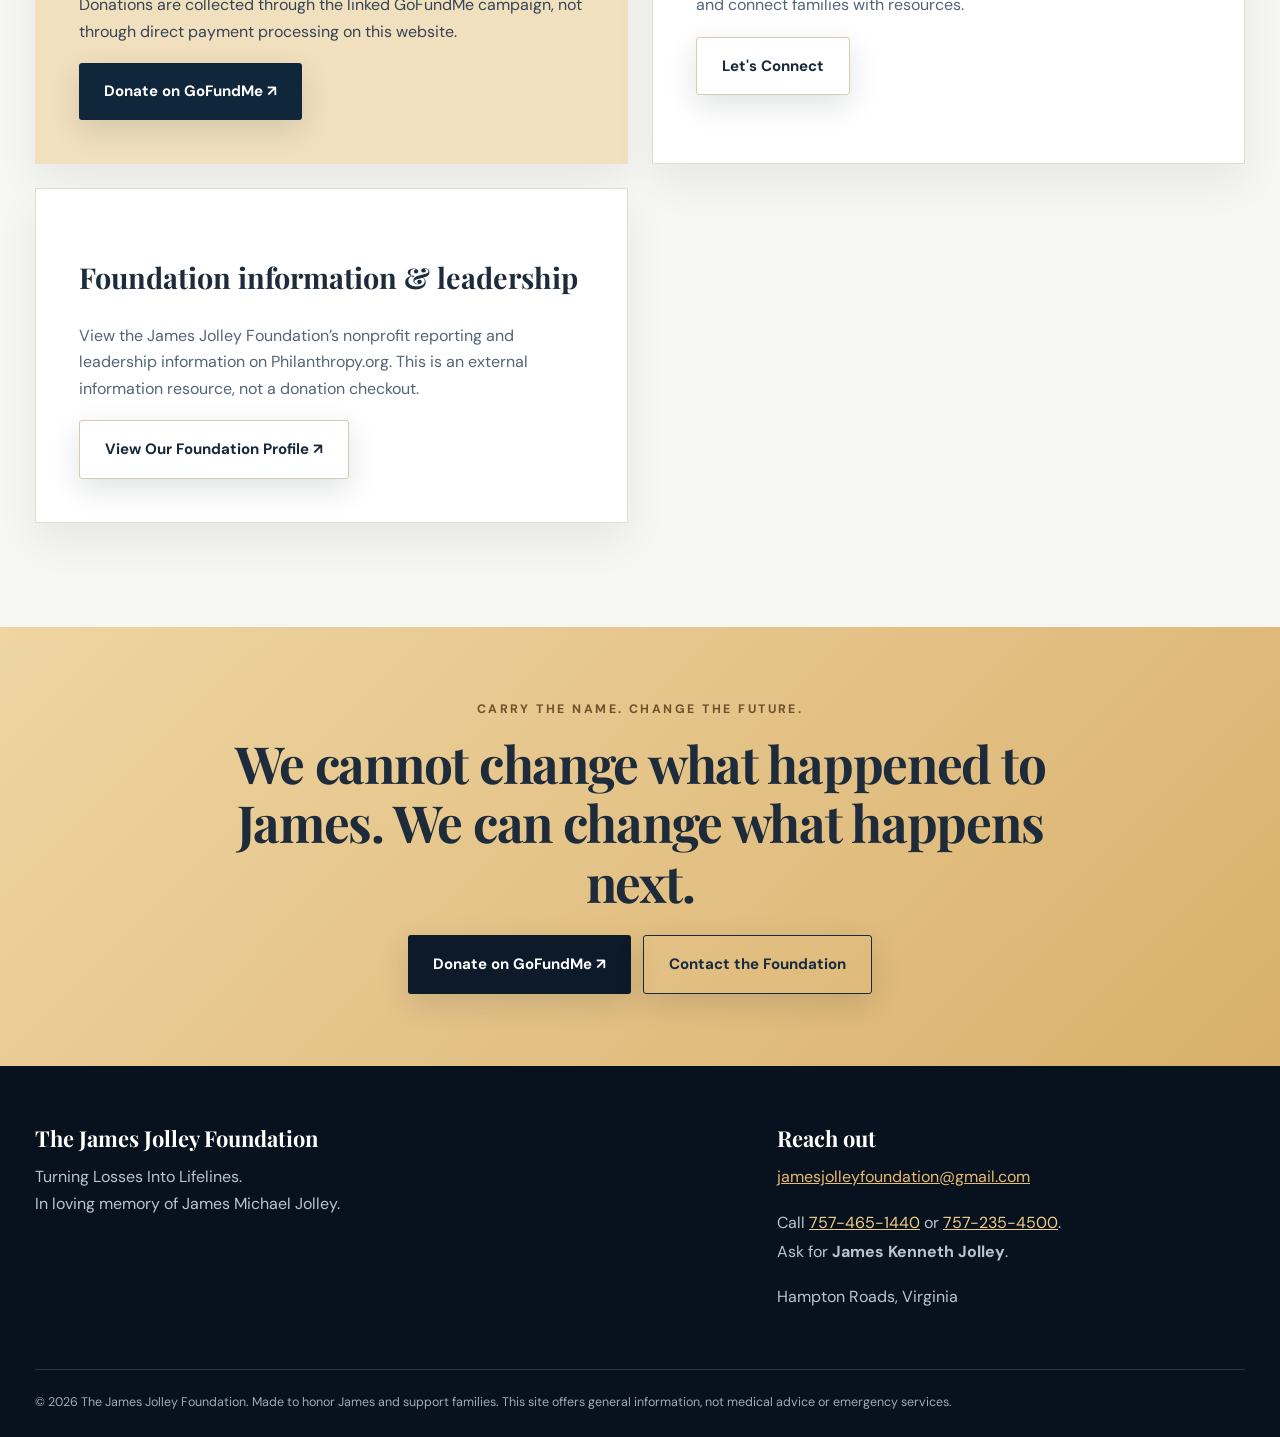
==== commit a56e2912: "Show both autoplay and swipe-enabled James memorial slideshows on Foundation homepage" ====
--- a/public/foundation-home.html
+++ b/public/foundation-home.html
@@ -19,11 +19,13 @@
 <section class="hero" aria-labelledby="hero-title"><div class="wrap hero-inner"><div class="hero-intro"><div class="hero-kicker">IN MEMORY OF JAMES MICHAEL JOLLEY</div><div class="hero-overline">The James Jolley Foundation</div><h1 id="hero-title">His name.<br><em>Our purpose.</em><br>More lives saved.</h1><p class="hero-copy">A father's promise transformed into a mission: more awareness, fewer barriers to teen treatment, and more families finding help before it is too late.</p><div class="actions"><a class="btn gold" href="https://gofund.me/a32feebae" target="_blank" rel="noopener noreferrer">Support James's Legacy ↗</a><a class="btn outline" href="#story">Discover His Story ↓</a></div><div class="hero-meta">SEPTEMBER 2, 2008 — OCTOBER 11, 2025 <span>✦</span> FOREVER 17</div></div><div class="cover-stage"><img class="cover-logo" src="/public/brand/james-jolley-foundation-v4.png" alt="Official James Jolley Foundation commemorative logo" fetchpriority="high"><div class="cover-plate">TURNING LOSSES INTO LIFELINES</div></div></div></section>
 <div class="missionline">One life. One legacy. A mission to help protect the next generation.</div>
 <section class="section" id="story"><div class="wrap split"><div><div class="eyebrow">The young man behind the mission</div><h2>James Michael Jolley</h2><p class="intro">September 2, 2008 — October 11, 2025</p><p>James was a son, a friend, and a young man whose life mattered far beyond the circumstances of his death. He loved sports, his people, and the future that should have been ahead of him.</p><p>After James died at age 17, his father turned heartbreak into a commitment: to help other parents find support and to push for a system that responds to teenagers in crisis with urgency and compassion.</p><p>We remember James not only for how he died, but for the love, joy, and possibility he brought into the world.</p></div><div class="story-quote"><p>“No family should have to wonder whether help could have arrived sooner.”</p><strong>A promise carried forward in James's name</strong></div></div></section>
-<section class="memories section" aria-labelledby="memories-heading"><div class="wrap"><div class="center"><span class="eyebrow">The memories that matter</span><h2 id="memories-heading">More than a memory. Forever family.</h2><p class="intro">Behind every statistic is a whole life—a childhood, a laugh, a family, and a future worth fighting for.</p></div><div class="memory-grid"><figure><img src="https://raw.githubusercontent.com/jolleyleads/matthewjolley/main/beach-memory.jpg" alt="Matthew carrying young James on his shoulders at the beach" loading="lazy"><figcaption>Every moment matters.</figcaption></figure><figure><img src="https://raw.githubusercontent.com/jolleyleads/matthewjolley/main/father-son.jpg" alt="Matthew and James spending time together" loading="lazy"><figcaption>A father's love. A son's legacy.</figcaption></figure><figure><img src="https://raw.githubusercontent.com/jolleyleads/matthewjolley/main/james-portrait.jpg" alt="Portrait of James Michael Jolley" loading="lazy"><figcaption>James Michael Jolley · 2008–2025</figcaption></figure></div></div></section><section class="section gallery-intro" id="galleries"><div class="wrap"><span class="eyebrow">Photographs &amp; Memories</span><h2>His story, in pictures.</h2><p class="intro">Explore James's billboard legacy and the memories that made the bond between father and son so special.</p><div class="gallery-links"><a class="gallery-link" href="/public/gallery/index.html#billboards"><span class="gallery-link-image gallery-billboard-cover"><img src="/public/brand/james-jolley-foundation-v4.png" alt="James Jolley Foundation logo"></span><span class="gallery-link-copy"><strong>James's Billboard Legacy</strong><small>Fentanyl awareness and public tributes</small><span class="gallery-link-action">Explore billboards ↗</span></span></a><a class="gallery-link" href="/public/gallery/index.html#fathers-bond"><span class="gallery-link-image"><img src="https://raw.githubusercontent.com/jolleyleads/matthewjolley/main/father-son.jpg" alt="James and his father together"></span><span class="gallery-link-copy"><strong>A Father's Bond</strong><small>Family photos and moments together</small><span class="gallery-link-action">Explore memories ↗</span></span></a></div></div></section><section class="section obituary-section" id="obituary" aria-labelledby="obituary-title"><div class="wrap obituary-grid"><div class="obituary-photo"><img src="https://raw.githubusercontent.com/jolleyleads/matthewjolley/main/james-portrait.jpg" alt="Portrait of James Michael Jolley" loading="lazy"><div class="obituary-dates">September 2, 2008 — October 11, 2025</div></div><div class="obituary-copy"><span class="eyebrow">In loving memory</span><h2 id="obituary-title">James’s Obituary</h2><div class="obituary-subtitle">James Michael Jolley · Forever 17</div><p>James Michael Jolley was born in Portsmouth, Virginia, on September 2, 2008. He passed away on October 11, 2025, at just 17 years old. His loss is deeply felt by the many relatives and friends who loved him.</p><p>James attended Christopher Academy, Randolph-Macon Academy, and Western Branch High School. A talented and competitive athlete, he enjoyed baseball, basketball, and soccer. He also loved time near the water. From his first beach trip as a baby, he grew to enjoy boogie boarding, skimboarding, and surfing. Fishing with friends and playing video games were among the other things that brought him joy.</p><p>He is lovingly remembered by his father, Matthew Ryan Jolley; grandparents James Kenneth “Kenny” Jolley, Amy Luallin, and Angela Godfrey; and his special grandmother, Paula Arcese. His family also includes uncle Christopher B. Jolley; aunts Jessica Tennant and Jamie Lee Godfrey; cousins Jax Jolley, Parker Tennant, and Levi Tennant; and great-grandmother Mary Ann Elgin. James was preceded in death by his great-grandfather, Kenneth B. Jolley.</p><p>More than any list of dates or achievements, James leaves memories of a son, grandson, nephew, cousin, and friend who was loved beyond words. His family carries that love forward, and the Foundation honors his life by working to help other young people and families.</p><p class="obituary-source">This is a family tribute adapted from the published obituary. For the original wording, condolences, and funeral-home information, visit the official notice.</p><a class="btn dark" href="https://www.bwfosterfuneralhome.com/obituaries/james-jolley" target="_blank" rel="noopener noreferrer">Read James’s Original Obituary ↗</a></div></div></section><section class="section features" id="mission"><div class="wrap center"><div class="eyebrow">What we stand for</div><h2>Turning loss into action</h2><p class="intro">When a teenager needs help, a complicated system should never be another barrier. Our mission centers on treatment access, family guidance, and education.</p><div class="cards"><article class="feature"><span class="feature-label">ACCESS</span><h3>Faster paths to treatment</h3><p>Advocating for more timely, practical ways for young people and families to connect with appropriate substance-use care.</p></article><article class="feature"><span class="feature-label">SUPPORT</span><h3>Families deserve answers</h3><p>Helping families understand their next steps and find resources during some of the hardest moments of their lives.</p></article><article class="feature"><span class="feature-label">AWARENESS</span><h3>Prevention through education</h3><p>Starting honest conversations about fentanyl, overdose prevention, adolescent substance use, and the urgency of early intervention.</p></article></div></div></section>
+<section class="memories section" aria-labelledby="memories-heading"><div class="wrap"><div class="center"><span class="eyebrow">The memories that matter</span><h2 id="memories-heading">More than a memory. Forever family.</h2><p class="intro">Behind every statistic is a whole life—a childhood, a laugh, a family, and a future worth fighting for.</p></div><div class="memory-grid"><figure><img src="https://raw.githubusercontent.com/jolleyleads/matthewjolley/main/beach-memory.jpg" alt="Matthew carrying young James on his shoulders at the beach" loading="lazy"><figcaption>Every moment matters.</figcaption></figure><figure><img src="https://raw.githubusercontent.com/jolleyleads/matthewjolley/main/father-son.jpg" alt="Matthew and James spending time together" loading="lazy"><figcaption>A father's love. A son's legacy.</figcaption></figure><figure><img src="https://raw.githubusercontent.com/jolleyleads/matthewjolley/main/james-portrait.jpg" alt="Portrait of James Michael Jolley" loading="lazy"><figcaption>James Michael Jolley · 2008–2025</figcaption></figure></div></div></section><section class="section gallery-intro" id="galleries"><div class="wrap"><span class="eyebrow">Photographs &amp; Memories</span><h2>His story, in pictures.</h2><p class="intro">Explore James's billboard legacy and the memories that made the bond between father and son so special.</p><div class="gallery-links"><a class="gallery-link" href="/public/gallery/index.html#billboards"><span class="gallery-link-image gallery-billboard-cover"><img src="/public/brand/james-jolley-foundation-v4.png" alt="James Jolley Foundation logo"></span><span class="gallery-link-copy"><strong>James's Billboard Legacy</strong><small>Fentanyl awareness and public tributes</small><span class="gallery-link-action">Explore billboards ↗</span></span></a><a class="gallery-link" href="/public/gallery/index.html#fathers-bond"><span class="gallery-link-image"><img src="https://raw.githubusercontent.com/jolleyleads/matthewjolley/main/father-son.jpg" alt="James and his father together"></span><span class="gallery-link-copy"><strong>A Father's Bond</strong><small>Family photos and moments together</small><span class="gallery-link-action">Explore memories ↗</span></span></a></div></div></section><section class="homepage-slides-section"><div class="wrap"><p class="eyebrow">Our story in photographs</p><h2>Every image tells part of his story.</h2><div class="home-slideshow-grid" aria-label="James Jolley memorial photo galleries">
+<section class="home-gallery"><div class="home-gallery-heading"><h3>James's Billboard Legacy</h3><p>His name bringing awareness to communities.</p></div><div class="slider" data-gallery="billboards" aria-label="Billboard legacy slideshow"><div class="photo-stage" aria-live="off"></div><div class="gallery-controls"><button class="gallery-prev" type="button" aria-label="Previous billboard">← Previous</button><div class="gallery-center"><div class="gallery-dots" aria-label="Choose a billboard"></div><button class="gallery-play" type="button" aria-label="Pause billboard slideshow">Pause</button></div><button class="gallery-next" type="button" aria-label="Next billboard">Next →</button></div><p class="gallery-caption" aria-live="polite"></p></div></section>
+<section class="home-gallery"><div class="home-gallery-heading"><h3>A Father's Bond</h3><p>The moments and memories that live on.</p></div><div class="slider" data-gallery="bond" aria-label="Father and son photo slideshow"><div class="photo-stage" aria-live="off"></div><div class="gallery-controls"><button class="gallery-prev" type="button" aria-label="Previous family photo">← Previous</button><div class="gallery-center"><div class="gallery-dots" aria-label="Choose a family photograph"></div><button class="gallery-play" type="button" aria-label="Pause family photo slideshow">Pause</button></div><button class="gallery-next" type="button" aria-label="Next family photo">Next →</button></div><p class="gallery-caption" aria-live="polite"></p></div></section></div></div></section><section class="section obituary-section" id="obituary" aria-labelledby="obituary-title"><div class="wrap obituary-grid"><div class="obituary-photo"><img src="https://raw.githubusercontent.com/jolleyleads/matthewjolley/main/james-portrait.jpg" alt="Portrait of James Michael Jolley" loading="lazy"><div class="obituary-dates">September 2, 2008 — October 11, 2025</div></div><div class="obituary-copy"><span class="eyebrow">In loving memory</span><h2 id="obituary-title">James’s Obituary</h2><div class="obituary-subtitle">James Michael Jolley · Forever 17</div><p>James Michael Jolley was born in Portsmouth, Virginia, on September 2, 2008. He passed away on October 11, 2025, at just 17 years old. His loss is deeply felt by the many relatives and friends who loved him.</p><p>James attended Christopher Academy, Randolph-Macon Academy, and Western Branch High School. A talented and competitive athlete, he enjoyed baseball, basketball, and soccer. He also loved time near the water. From his first beach trip as a baby, he grew to enjoy boogie boarding, skimboarding, and surfing. Fishing with friends and playing video games were among the other things that brought him joy.</p><p>He is lovingly remembered by his father, Matthew Ryan Jolley; grandparents James Kenneth “Kenny” Jolley, Amy Luallin, and Angela Godfrey; and his special grandmother, Paula Arcese. His family also includes uncle Christopher B. Jolley; aunts Jessica Tennant and Jamie Lee Godfrey; cousins Jax Jolley, Parker Tennant, and Levi Tennant; and great-grandmother Mary Ann Elgin. James was preceded in death by his great-grandfather, Kenneth B. Jolley.</p><p>More than any list of dates or achievements, James leaves memories of a son, grandson, nephew, cousin, and friend who was loved beyond words. His family carries that love forward, and the Foundation honors his life by working to help other young people and families.</p><p class="obituary-source">This is a family tribute adapted from the published obituary. For the original wording, condolences, and funeral-home information, visit the official notice.</p><a class="btn dark" href="https://www.bwfosterfuneralhome.com/obituaries/james-jolley" target="_blank" rel="noopener noreferrer">Read James’s Original Obituary ↗</a></div></div></section><section class="section features" id="mission"><div class="wrap center"><div class="eyebrow">What we stand for</div><h2>Turning loss into action</h2><p class="intro">When a teenager needs help, a complicated system should never be another barrier. Our mission centers on treatment access, family guidance, and education.</p><div class="cards"><article class="feature"><span class="feature-label">ACCESS</span><h3>Faster paths to treatment</h3><p>Advocating for more timely, practical ways for young people and families to connect with appropriate substance-use care.</p></article><article class="feature"><span class="feature-label">SUPPORT</span><h3>Families deserve answers</h3><p>Helping families understand their next steps and find resources during some of the hardest moments of their lives.</p></article><article class="feature"><span class="feature-label">AWARENESS</span><h3>Prevention through education</h3><p>Starting honest conversations about fentanyl, overdose prevention, adolescent substance use, and the urgency of early intervention.</p></article></div></div></section>
 <section class="section darksec" id="help"><div class="wrap"><div class="eyebrow">For families</div><h2>Need help finding a way forward?</h2><p class="intro">If your teenager is struggling with substance use or you are trying to navigate treatment options, reach out to tell us what you need. We can discuss resources and possible next steps; contacting us does not guarantee placement, funding, or immediate response.</p><div class="steps"><div class="step"><h3>Reach out</h3><p>Send a brief message describing the situation. Please avoid emailing private medical records or sensitive personal details.</p></div><div class="step"><h3>Explore options</h3><p>Discuss treatment-access barriers and resources that may be available for your family.</p></div><div class="step"><h3>Keep advocating</h3><p>Use trusted medical and community support while you work toward an appropriate care plan.</p></div></div><div class="actions" style="margin-top:30px"><a class="btn gold" href="mailto:jamesjolleyfoundation@gmail.com?subject=Family%20Support%20Request%20-%20James%20Jolley%20Foundation">Email a Support Request</a></div><p class="note">If someone is overdosing or in immediate danger, call 911. In the United States, call or text 988 for crisis support. This website is not an emergency response service.</p></div></section>
 <section class="seal-strip"><div class="wrap seal-content"><img src="https://raw.githubusercontent.com/jolleyleads/matthewjolley/main/foundation-seal.jpg" alt="Official James Jolley Foundation seal" loading="lazy"><div><span class="eyebrow">His name. Our promise.</span><h2>Turning Losses Into Lifelines.</h2><p>We carry James's name into every conversation about prevention, treatment access, and supporting families.</p></div></div></section><section class="section press-coverage" id="news"><div class="wrap"><span class="eyebrow">James in the News</span><h2>Coverage of James's story</h2><p class="intro">Local journalists have shared James's story and his family's calls for awareness and accountability.</p><article class="news-feature"><div><span class="num">WTKR NEWS 3 · PORTSMOUTH, VIRGINIA</span><h3>Family mourns 17-year-old's fentanyl overdose death; Suffolk woman charged</h3><p>News 3 reports on James's death, his family's grief, and the allegations and charges announced by police. The reporting describes allegations, not a finding of guilt.</p><a class="btn dark" href="https://www.wtkr.com/news/in-the-community/portsmouth/suffolk-woman-accused-of-supplying-fentanyl-that-caused-portsmouth-boys-death" target="_blank" rel="noopener noreferrer">Read the WTKR News 3 story ↗</a></div></article><article class="news-feature"><div><span class="feature-label">INSTAGRAM FEATURE</span><h3>James's story on Instagram</h3><p>View the Instagram post shared as part of James's story and the continuing conversation around his legacy.</p><a class="btn dark" href="https://www.instagram.com/p/DZ-FEnLkZo4/?img_index=1" target="_blank" rel="noopener noreferrer">View the Instagram post ↗</a></div></article></div></section><section class="section" id="support"><div class="wrap"><div class="eyebrow">Stand with the mission</div><h2>Be part of James's legacy.</h2><div class="support"><div class="support-card emphasis"><h3>Support the foundation</h3><p>Interested in contributing or sponsoring an initiative? Contact us to ask about current giving options and where support is needed. Donations are collected through the linked GoFundMe campaign, not through direct payment processing on this website.</p><a class="btn dark" href="https://gofund.me/a32feebae" target="_blank" rel="noopener noreferrer">Donate on GoFundMe ↗</a></div><div class="support-card"><h3>Partner or volunteer</h3><p>Healthcare professionals, recovery advocates, educators, businesses, and community members can help expand awareness and connect families with resources.</p><a class="btn light" href="mailto:jamesjolleyfoundation@gmail.com?subject=Foundation%20Partnership%20Inquiry">Let's Connect</a></div><div class="support-card"><h3>Foundation information &amp; leadership</h3><p>View the James Jolley Foundation’s nonprofit reporting and leadership information on Philanthropy.org. This is an external information resource, not a donation checkout.</p><a class="btn light" href="https://philanthropy.org/990/report/413089286/james-jolley-foundation?src=search#leadership" target="_blank" rel="noopener noreferrer">View Our Foundation Profile ↗</a></div></div></div></section>
 <section class="banner" id="contact"><div class="eyebrow" style="color:#6e522b">Carry the name. Change the future.</div><h2>We cannot change what happened to James. We can change what happens next.</h2><div class="banner-buttons"><a class="btn" href="https://gofund.me/a32feebae" target="_blank" rel="noopener noreferrer">Donate on GoFundMe ↗</a><a class="btn banner-outline" href="mailto:jamesjolleyfoundation@gmail.com?subject=Contact%20The%20James%20Jolley%20Foundation">Contact the Foundation</a></div></section>
 </main>
 <footer><div class="wrap"><div class="footer-grid"><div><h3>The James Jolley Foundation</h3><p>Turning Losses Into Lifelines.<br>In loving memory of James Michael Jolley.</p></div><div><h3>Reach out</h3><p><a href="mailto:jamesjolleyfoundation@gmail.com">jamesjolleyfoundation@gmail.com</a></p><p class="foundation-contact">Call <a href="tel:+17574651440">757-465-1440</a> or <a href="tel:+17572354500">757-235-4500</a>.<br>Ask for <strong>James Kenneth Jolley</strong>.</p><p>Hampton Roads, Virginia</p></div></div><div class="fineprint">© <span id="year">2026</span> The James Jolley Foundation. Made to honor James and support families. This site offers general information, not medical advice or emergency services.</div></div></footer>
 <script>document.getElementById('year').textContent=new Date().getFullYear();const m=document.getElementById('menu'),n=document.getElementById('navlinks');m.addEventListener('click',()=>{const o=n.classList.toggle('open');m.setAttribute('aria-expanded',String(o));});n.querySelectorAll('a').forEach(a=>a.addEventListener('click',()=>{n.classList.remove('open');m.setAttribute('aria-expanded','false')}));let ticking=false;function updateWatermark(){document.documentElement.style.setProperty('--ambient',(0.013+Math.min(1,window.scrollY/Math.max(300,window.innerHeight))*0.06).toFixed(3));ticking=false}window.addEventListener('scroll',()=>{if(!ticking){window.requestAnimationFrame(updateWatermark);ticking=true}},{passive:true});updateWatermark();</script>
-</body></html>+<script defer src="/public/gallery/gallery.js"></script></body></html>
